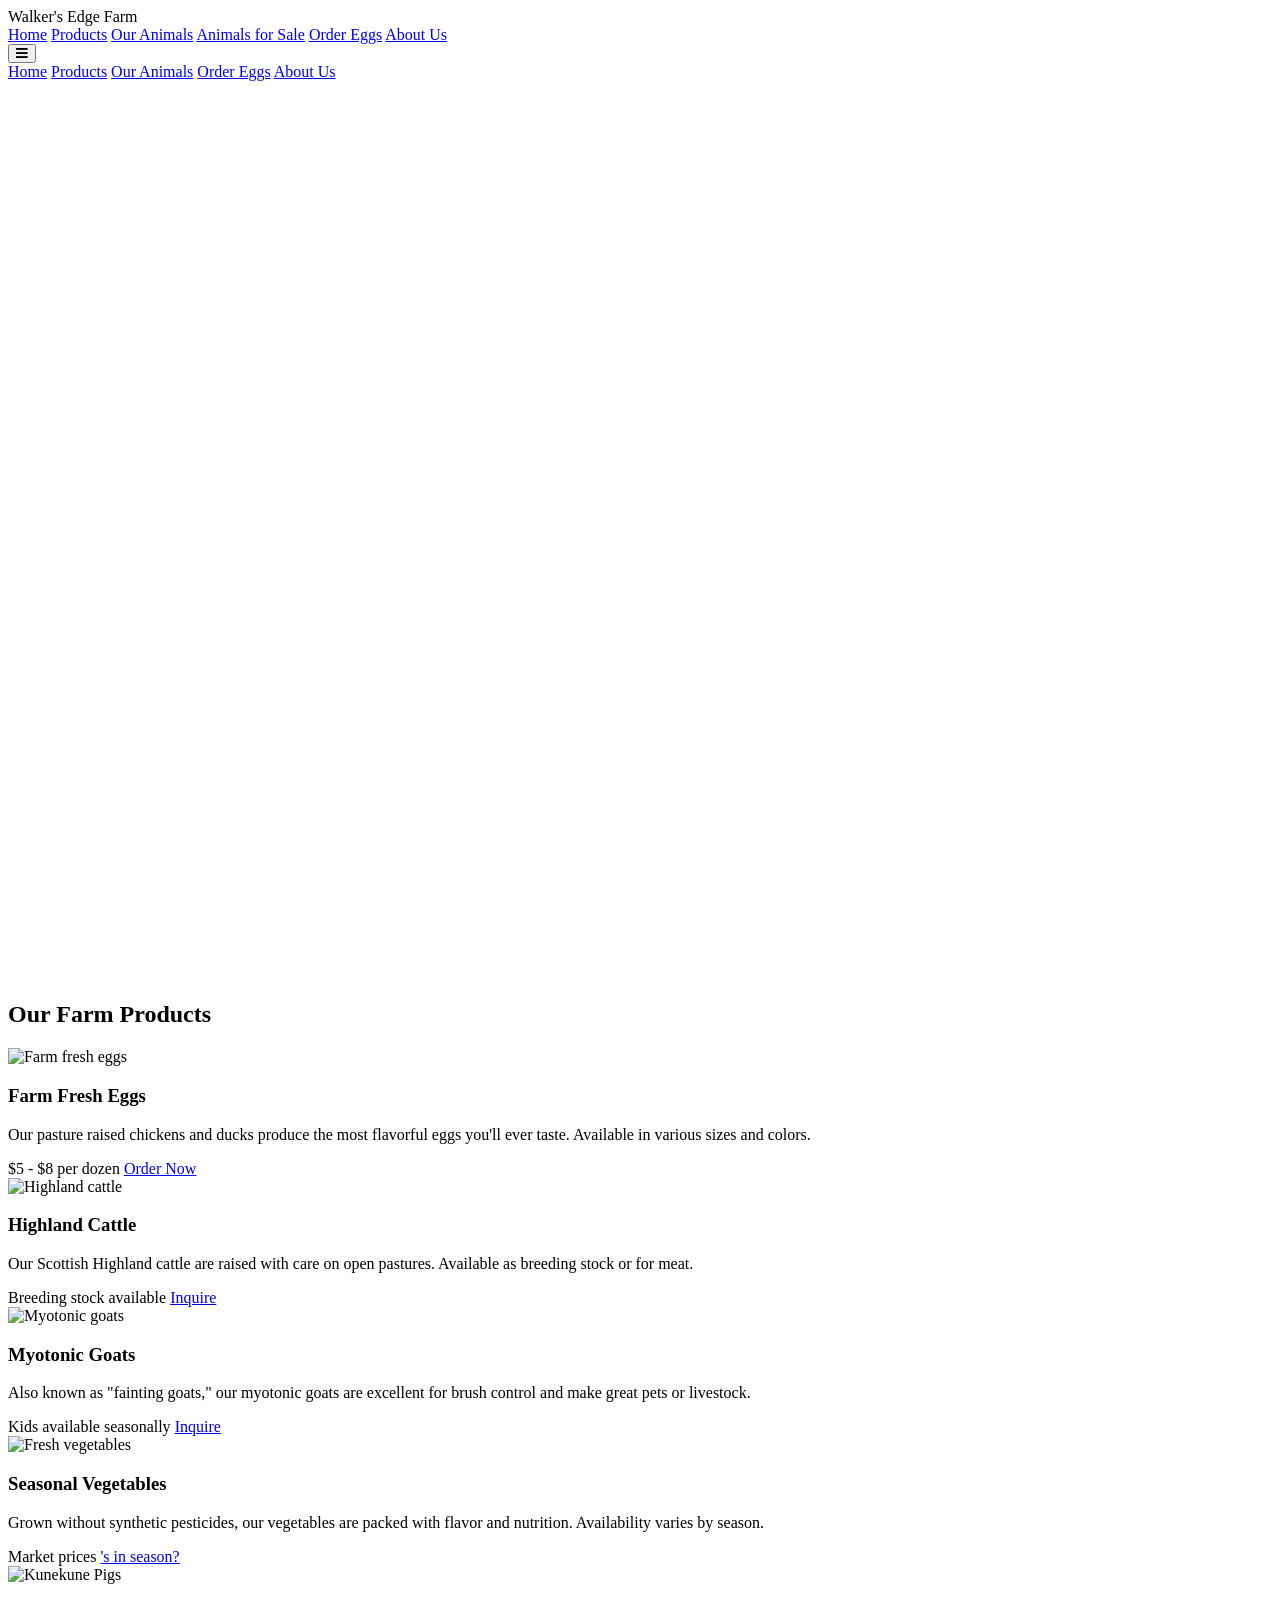
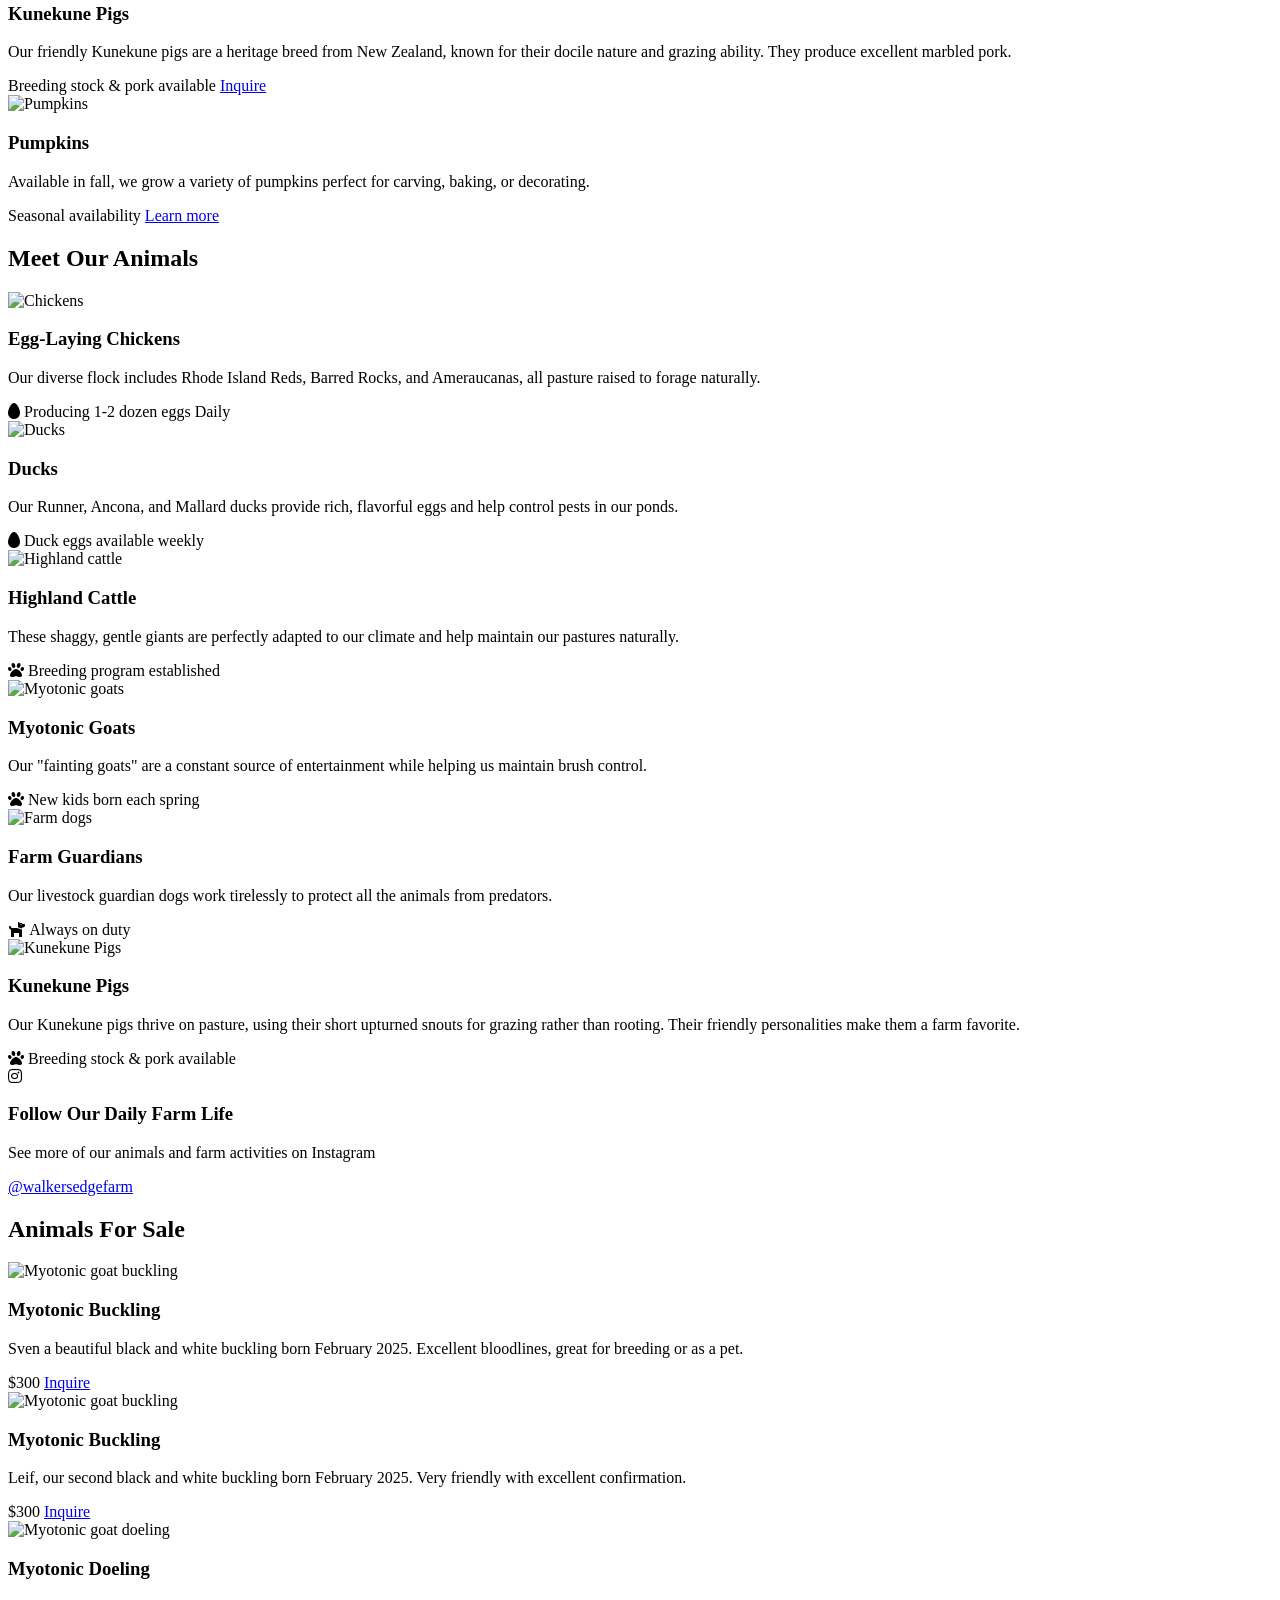
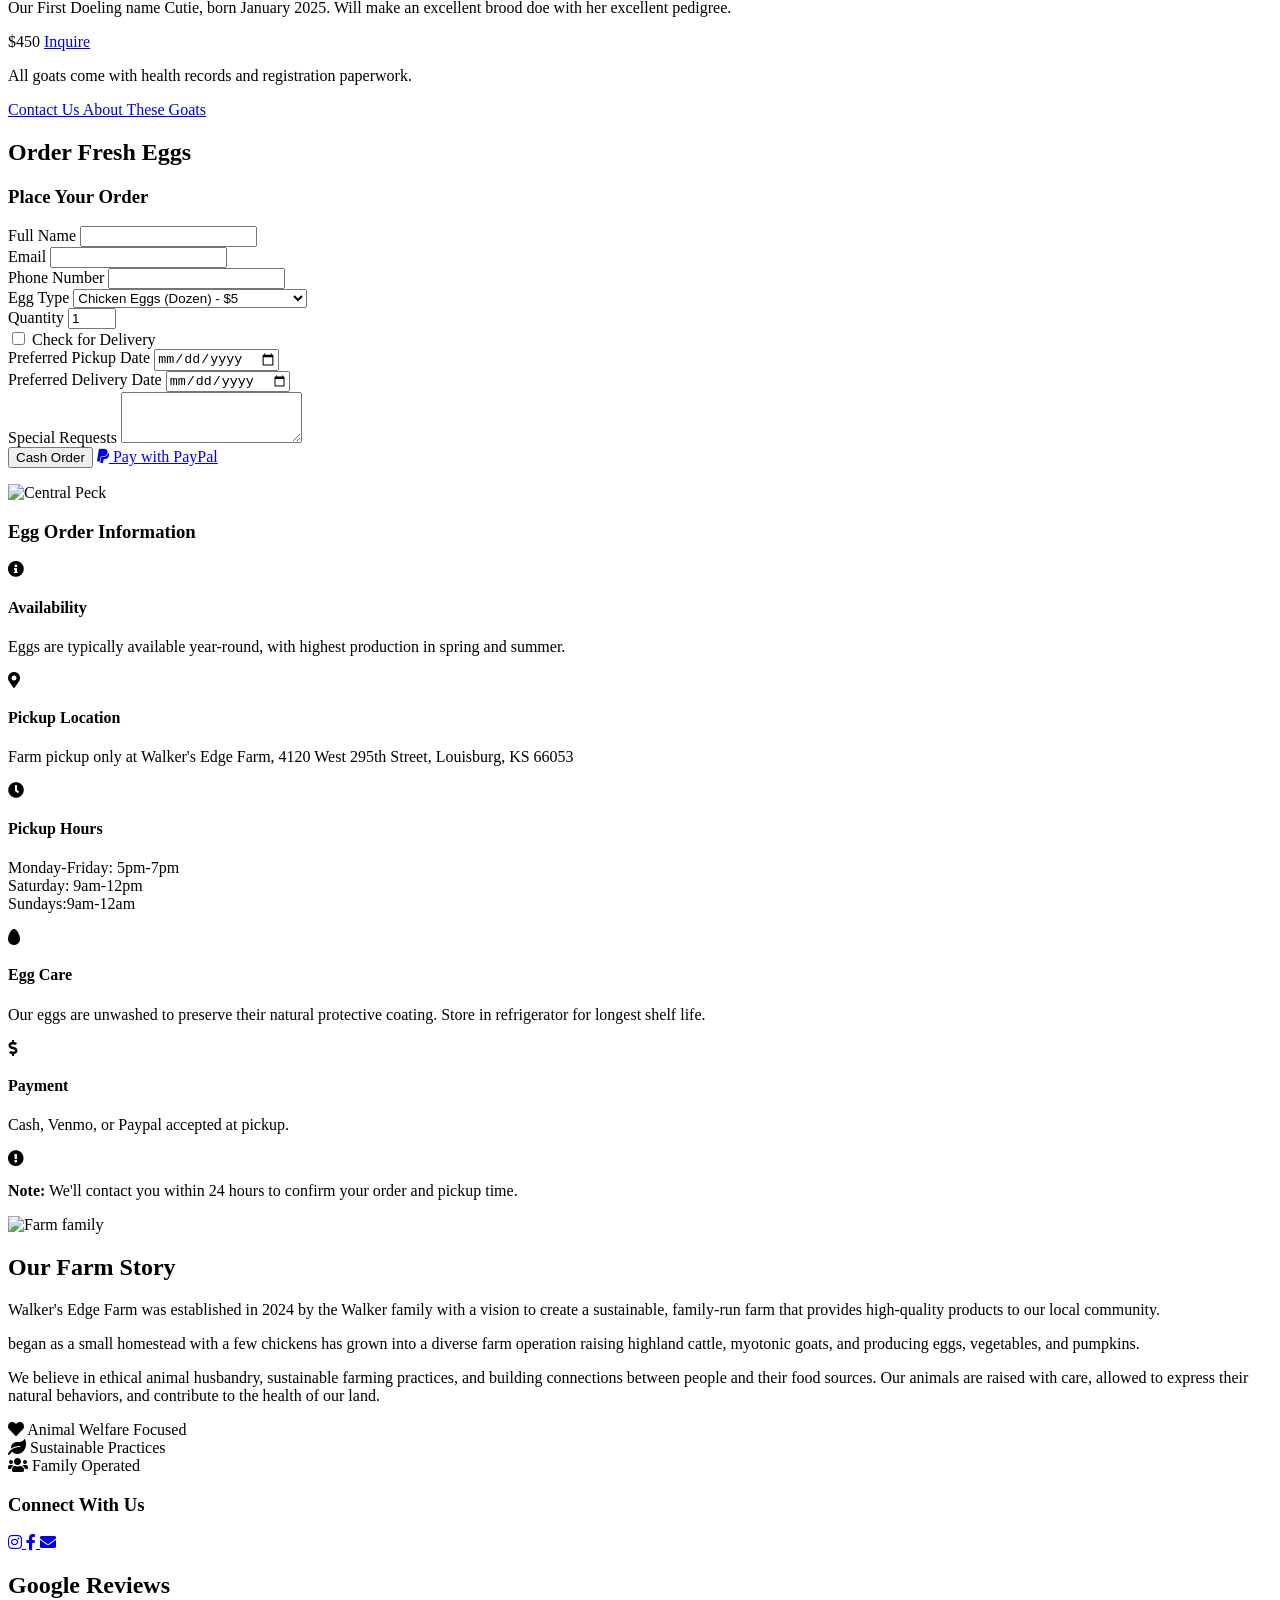
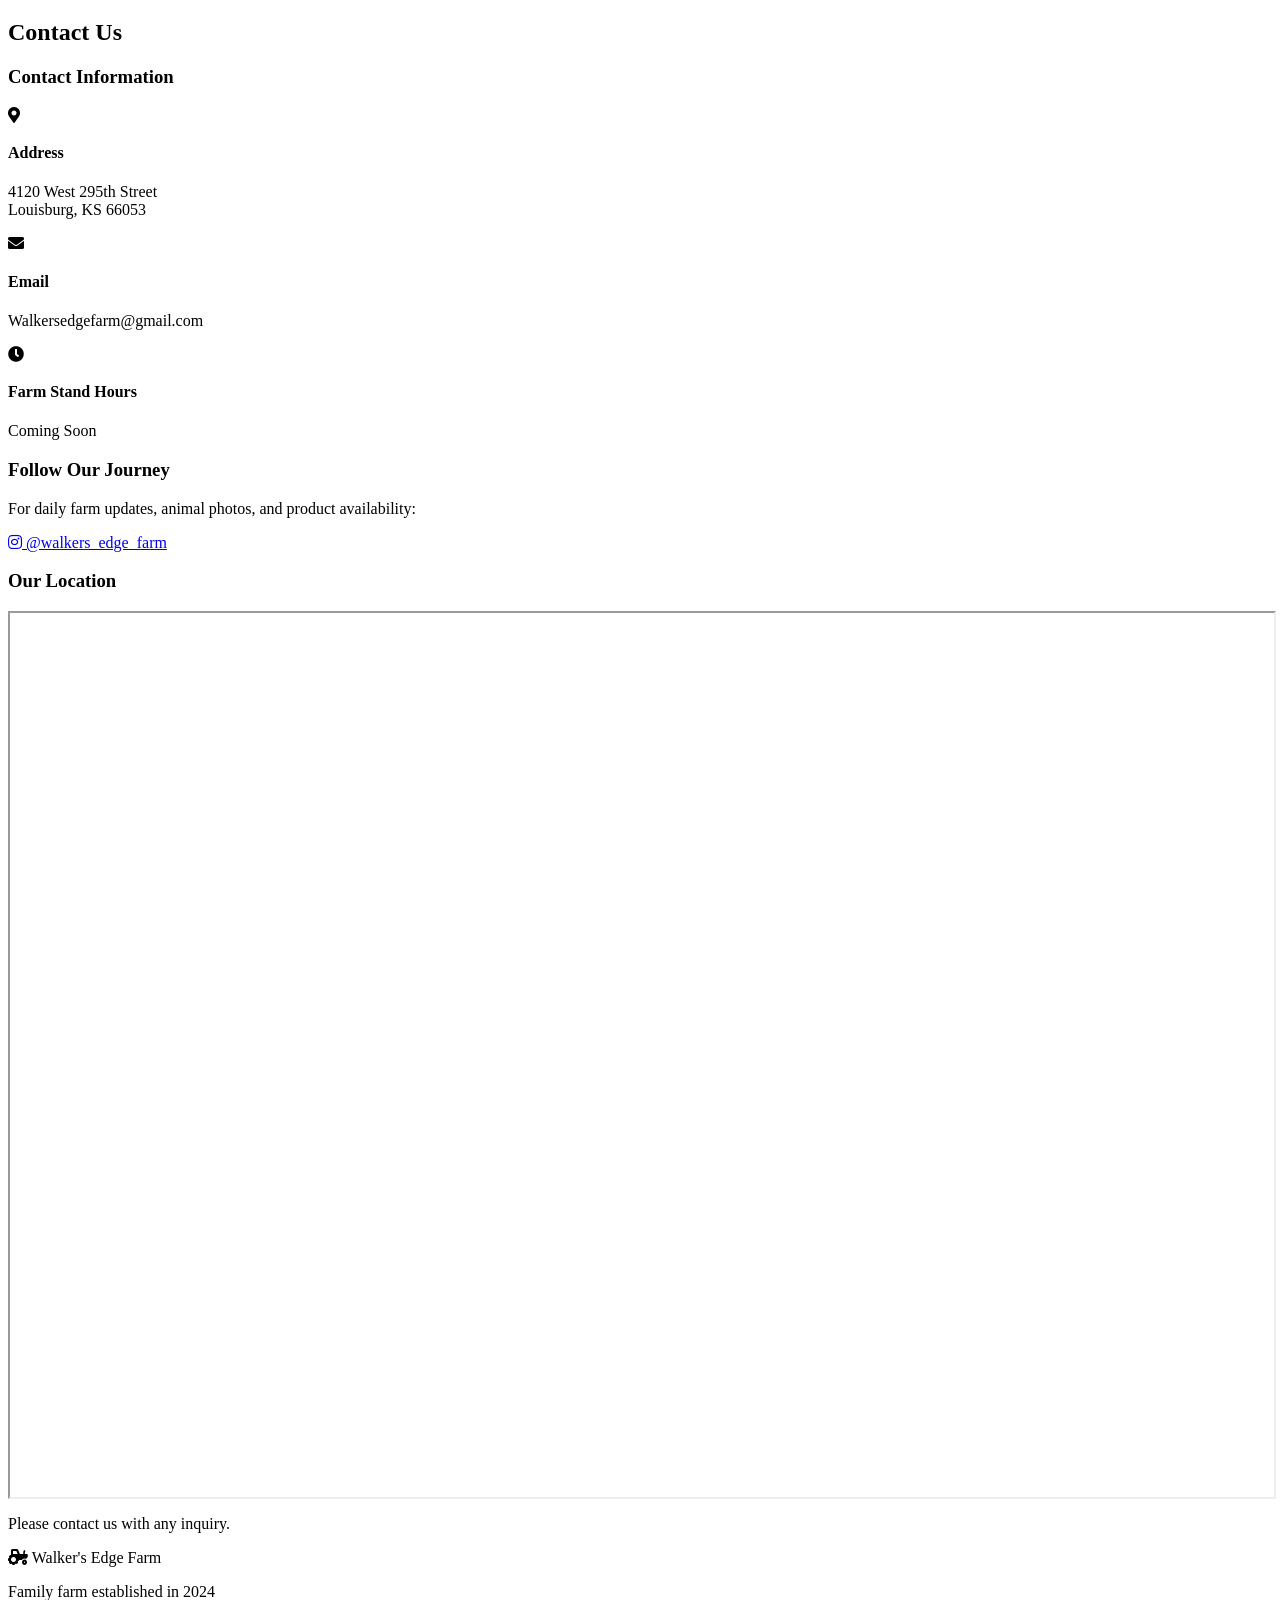
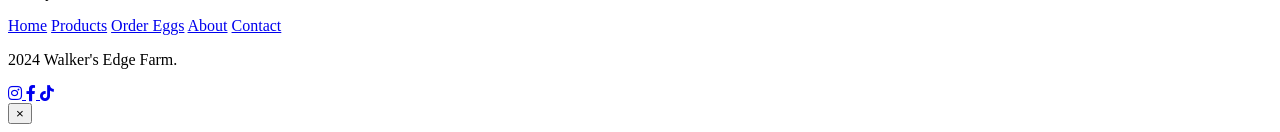
==== index.html @ 62b3bbbb "Update index.html" ====
<html lang="en">
<head>
    <meta charset="UTF-8">
    <meta name="viewport" content="width=device-width, initial-scale=1.0">
    <link rel="stylesheet" href="https://cdn.jsdelivr.net/npm/tailwindcss@2.2.19/dist/tailwind.min.css">
    <link rel="stylesheet" href="https://cdnjs.cloudflare.com/ajax/libs/font-awesome/5.15.4/css/all.min.css">
    <style>
        /* Animation classes for modal */
        .animate-zoomIn {
            animation: zoomIn 0.3s ease-out forwards;
        }
        .animate-zoomOut {
            animation: zoomOut 0.3s ease-in forwards;
        }
        @keyframes zoomIn {
            from { transform: scale(0.8); opacity: 0; }
            to { transform: scale(1); opacity: 1; }
        }
        @keyframes zoomOut {
            from { transform: scale(1); opacity: 1; }
            to { transform: scale(0.8); opacity: 0; }
        }
        
        .hero {
            background-image: linear-gradient(rgba(0, 0, 0, .0), rgba(0, 0, 0, 0)), url('https://github.com/walkersedgefarm/walkersedgefarm.github.io/blob/main/Website Logo.png?raw=true');
            background-size: cover;
            background-position: center;
            background-repeat: no-repeat;
            min-height: 100vh;
            width: 100%;
            margin: 0;
            padding: 0;
            position: relative;
        }
        .animal-card:hover {
            transform: translateY(-5px);
            box-shadow: 0 10px 25px -5px rgba(0, 0, 0, 0.1);
        }
        .product-card {
            transition: all 0.3s ease;
        }
        .product-card:hover {
            transform: scale(1.03);
        }
        .order-form {
            background-color: rgba(255, 255, 255, 0.9);
        }
        #image-modal {
            transition: opacity 0.3s ease;
        }
    </style>
</head>
<body class="font-sans bg-gray-50">
    <!-- Navigation -->
    <nav class="bg-green-800 text-white sticky top-0 z-50 shadow-lg">
        <div class="container mx-auto px-4 py-3 flex justify-between items-center">
            <div class="flex items-center space-x-2">
                <span class="text-xl font-bold">Walker's Edge Farm</span>
            </div>
            <div class="hidden md:flex space-x-6">
                <a href="#home" class="hover:text-yellow-300 transition">Home</a>
                <a href="#products" class="hover:text-yellow-300 transition">Products</a>
                <a href="#animals" class="hover:text-yellow-300 transition">Our Animals</a>
                <a href="#animals-for-sale" class="hover:text-yellow-300 transition">Animals for Sale</a>
                <a href="#order" class="hover:text-yellow-300 transition">Order Eggs</a>
                <a href="#about" class="hover:text-yellow-300 transition">About Us</a>
            </div>
            <div class="md:hidden">
                <button id="menu-btn" class="text-2xl focus:outline-none">
                    <i class="fas fa-bars"></i>
                </button>
            </div>
        </div>
        <!-- Mobile menu -->
        <div id="mobile-menu" class="hidden md:hidden bg-green-700 px-4 py-2">
            <a href="#home" class="block py-2 hover:text-yellow-300 transition">Home</a>
            <a href="#products" class="block py-2 hover:text-yellow-300 transition">Products</a>
            <a href="#animals" class="block py-2 hover:text-yellow-300 transition">Our Animals</a>
            <a href="#order" class="block py-2 hover:text-yellow-300 transition">Order Eggs</a>
            <a href="#about" class="block py-2 hover:text-yellow-300 transition">About Us</a>
        </div>
    </nav>

    <!-- Hero Section -->
    <section id="home" class="hero"></section>

    <!-- Products Section -->
    <section id="products" class="py-16 bg-white">
        <div class="container mx-auto px-4">
            <h2 class="text-3xl font-bold text-center mb-12 text-green-800">Our Farm Products</h2>
            <div class="grid grid-cols-1 md:grid-cols-2 lg:grid-cols-3 gap-8">
                <!-- Egg Products -->
                <div class="product-card bg-gray-50 rounded-lg overflow-hidden shadow-md">
                    <img src="https://github.com/walkersedgefarm/walkersedgefarm.github.io/blob/main/Eggs.jpg?raw=true" alt="Farm fresh eggs" class="w-full h-64 object-cover">
                    <div class="p-6">
                        <h3 class="text-xl font-semibold mb-2 text-green-700">Farm Fresh Eggs</h3>
                        <p class="text-gray-600 mb-4">Our pasture raised chickens and ducks produce the most flavorful eggs you'll ever taste. Available in various sizes and colors.</p>
                        <div class="flex justify-between items-center">
                            <span class="font-bold text-green-800">$5 - $8 per dozen</span>
                            <a href="#order" class="text-green-600 hover:text-green-800 font-semibold">Order Now</a>
                        </div>
                    </div>
                </div>
                
                <!-- Highland Cattle -->
                <div class="product-card bg-gray-50 rounded-lg overflow-hidden shadow-md">
                    <img src="https://github.com/walkersedgefarm/walkersedgefarm.github.io/blob/main/Cows.jpg?raw=true" alt="Highland cattle" class="w-full h-64 object-cover">
                    <div class="p-6">
                        <h3 class="text-xl font-semibold mb-2 text-green-700">Highland Cattle</h3>
                        <p class="text-gray-600 mb-4">Our Scottish Highland cattle are raised with care on open pastures. Available as breeding stock or for meat.</p>
                        <div class="flex justify-between items-center">
                            <span class="font-bold text-green-800">Breeding stock available</span>
                            <a href="#contact" class="text-green-600 hover:text-green-800 font-semibold">Inquire</a>
                        </div>
                    </div>
                </div>
                
                <!-- Myotonic Goats -->
                <div class="product-card bg-gray-50 rounded-lg overflow-hidden shadow-md">
                    <img src="https://github.com/walkersedgefarm/walkersedgefarm.github.io/blob/main/Goats.jpg?raw=true" alt="Myotonic goats" class="w-full h-64 object-cover">
                    <div class="p-6">
                        <h3 class="text-xl font-semibold mb-2 text-green-700">Myotonic Goats</h3>
                        <p class="text-gray-600 mb-4">Also known as "fainting goats," our myotonic goats are excellent for brush control and make great pets or livestock.</p>
                        <div class="flex justify-between items-center">
                            <span class="font-bold text-green-800">Kids available seasonally</span>
                            <a href="#contact" class="text-green-600 hover:text-green-800 font-semibold">Inquire</a>
                        </div>
                    </div>
                </div>
                
                <!-- Vegetables -->
                <div class="product-card bg-gray-50 rounded-lg overflow-hidden shadow-md">
                    <img src="https://github.com/walkersedgefarm/walkersedgefarm.github.io/blob/main/Zucchini.jpg?raw=true" alt="Fresh vegetables" class="w-full h-64 object-cover">
                    <div class="p-6">
                        <h3 class="text-xl font-semibold mb-2 text-green-700">Seasonal Vegetables</h3>
                        <p class="text-gray-600 mb-4">Grown without synthetic pesticides, our vegetables are packed with flavor and nutrition. Availability varies by season.</p>
                        <div class="flex justify-between items-center">
                            <span class="font-bold text-green-800">Market prices</span>
                            <a href="#contact" class="text-green-600 hover:text-green-800 font-semibold">'s in season?</a>
                        </div>
                    </div>
                </div>
                
                <!-- Pigs -->
                <div class="product-card bg-gray-50 rounded-lg overflow-hidden shadow-md">
                    <img src="https://github.com/walkersedgefarm/walkersedgefarm.github.io/blob/main/Pigs.jpg?raw=true" alt="Kunekune Pigs" class="w-full h-64 object-cover">
                    <div class="p-6">
                        <h3 class="text-xl font-semibold mb-2 text-green-700">Kunekune Pigs</h3>
                        <p class="text-gray-600 mb-4">Our friendly Kunekune pigs are a heritage breed from New Zealand, known for their docile nature and grazing ability. They produce excellent marbled pork.</p>
                        <div class="flex justify-between items-center">
                            <span class="font-bold text-green-800">Breeding stock & pork available</span>
                            <a href="#contact" class="text-green-600 hover:text-green-800 font-semibold">Inquire</a>
                        </div>
                    </div>
                </div>

                <!-- Pumpkins -->
                <div class="product-card bg-gray-50 rounded-lg overflow-hidden shadow-md">
                    <img src="https://github.com/walkersedgefarm/walkersedgefarm.github.io/blob/main/Pumpkins.jpg?raw=true" alt="Pumpkins" class="w-full h-64 object-cover">
                    <div class="p-6">
                        <h3 class="text-xl font-semibold mb-2 text-green-700">Pumpkins</h3>
                        <p class="text-gray-600 mb-4">Available in fall, we grow a variety of pumpkins perfect for carving, baking, or decorating.</p>
                        <div class="flex justify-between items-center">
                            <span class="font-bold text-green-800">Seasonal availability</span>
                            <a href="#contact" class="text-green-600 hover:text-green-800 font-semibold">Learn more</a>
                        </div>
                    </div>
                </div>
                
            </div>
        </div>
    </section>

    <!-- Our Animals Section -->
    <section id="animals" class="py-16 bg-green-50">
        <div class="container mx-auto px-4">
            <h2 class="text-3xl font-bold text-center mb-12 text-green-800">Meet Our Animals</h2>
            <div class="grid grid-cols-1 md:grid-cols-2 lg:grid-cols-3 gap-8">
                <!-- Chickens -->
                <div class="animal-card bg-white rounded-lg overflow-hidden shadow-lg transition duration-300">
                    <img src="https://github.com/walkersedgefarm/walkersedgefarm.github.io/blob/main/Chickens.jpg?raw=true" alt="Chickens" class="w-full h-64 object-cover">
                    <div class="p-6">
                        <h3 class="text-xl font-semibold mb-2 text-green-700">Egg-Laying Chickens</h3>
                        <p class="text-gray-600 mb-4">Our diverse flock includes Rhode Island Reds, Barred Rocks, and Ameraucanas, all pasture raised to forage naturally.</p>
                        <div class="flex items-center text-yellow-500">
                            <i class="fas fa-egg mr-1"></i>
                            <span class="text-gray-700 ml-1">Producing 1-2 dozen eggs Daily</span>
                        </div>
                    </div>
                </div>
                
                <!-- Ducks -->
                <div class="animal-card bg-white rounded-lg overflow-hidden shadow-lg transition duration-300">
                    <img src="https://github.com/walkersedgefarm/walkersedgefarm.github.io/blob/main/Ducks.jpg?raw=true" alt="Ducks" class="w-full h-64 object-cover">
                    <div class="p-6">
                        <h3 class="text-xl font-semibold mb-2 text-green-700">Ducks</h3>
                        <p class="text-gray-600 mb-4">Our Runner, Ancona, and Mallard ducks provide rich, flavorful eggs and help control pests in our ponds.</p>
                        <div class="flex items-center text-yellow-500">
                            <i class="fas fa-egg mr-1"></i>
                            <span class="text-gray-700 ml-1">Duck eggs available weekly</span>
                        </div>
                    </div>
                </div>
                
                <!-- Highland Cattle -->
                <div class="animal-card bg-white rounded-lg overflow-hidden shadow-lg transition duration-300">
                    <img src="https://github.com/walkersedgefarm/walkersedgefarm.github.io/blob/main/Cows.jpg?raw=true" alt="Highland cattle" class="w-full h-64 object-cover">
                    <div class="p-6">
                        <h3 class="text-xl font-semibold mb-2 text-green-700">Highland Cattle</h3>
                        <p class="text-gray-600 mb-4">These shaggy, gentle giants are perfectly adapted to our climate and help maintain our pastures naturally.</p>
                        <div class="flex items-center text-green-600">
                            <i class="fas fa-paw mr-1"></i>
                            <span class="text-gray-700 ml-1">Breeding program established</span>
                        </div>
                    </div>
                </div>
                
                <!-- Myotonic Goats -->
                <div class="animal-card bg-white rounded-lg overflow-hidden shadow-lg transition duration-300">
                    <img src="https://github.com/walkersedgefarm/walkersedgefarm.github.io/blob/main/Goats.jpg?raw=true" alt="Myotonic goats" class="w-full h-64 object-cover">
                    <div class="p-6">
                        <h3 class="text-xl font-semibold mb-2 text-green-700">Myotonic Goats</h3>
                        <p class="text-gray-600 mb-4">Our "fainting goats" are a constant source of entertainment while helping us maintain brush control.</p>
                        <div class="flex items-center text-green-600">
                            <i class="fas fa-paw mr-1"></i>
                            <span class="text-gray-700 ml-1">New kids born each spring</span>
                        </div>
                    </div>
                </div>
                
                <!-- Farm Dogs -->
                <div class="animal-card bg-white rounded-lg overflow-hidden shadow-lg transition duration-300">
                    <img src="https://github.com/walkersedgefarm/walkersedgefarm.github.io/blob/main/Cooper.jpg?raw=true" alt="Farm dogs" class="w-full h-64 object-cover">
                    <div class="p-6">
                        <h3 class="text-xl font-semibold mb-2 text-green-700">Farm Guardians</h3>
                        <p class="text-gray-600 mb-4">Our livestock guardian dogs work tirelessly to protect all the animals from predators.</p>
                        <div class="flex items-center text-green-600">
                            <i class="fas fa-dog mr-1"></i>
                            <span class="text-gray-700 ml-1">Always on duty</span>
                        </div>
                    </div>
                </div>
                
                <!-- Pigs -->
                <div class="animal-card bg-white rounded-lg overflow-hidden shadow-lg transition duration-300">
                    <img src="https://github.com/walkersedgefarm/walkersedgefarm.github.io/blob/main/Pigs.jpg?raw=true" alt="Kunekune Pigs" class="w-full h-64 object-cover">
                    <div class="p-6">
                        <h3 class="text-xl font-semibold mb-2 text-green-700">Kunekune Pigs</h3>
                        <p class="text-gray-600 mb-4">Our Kunekune pigs thrive on pasture, using their short upturned snouts for grazing rather than rooting. Their friendly personalities make them a farm favorite.</p>
                        <div class="flex items-center text-pink-500">
                            <i class="fas fa-paw mr-1"></i>
                            <span class="text-gray-700 ml-1">Breeding stock & pork available</span>
                        </div>
                    </div>
                </div>

                <!-- Instagram Feed -->
                <div class="animal-card bg-white rounded-lg overflow-hidden shadow-lg transition duration-300 lg:col-start-2">
                    <div class="h-64 bg-gradient-to-br from-purple-500 to-pink-500 flex items-center justify-center text-white">
                        <div class="text-center p-4">
                            <i class="fab fa-instagram text-4xl mb-2"></i>
                            <h3 class="text-xl font-semibold mb-2">Follow Our Daily Farm Life</h3>
                            <p class="mb-4">See more of our animals and farm activities on Instagram</p>
                            <a href="https://www.instagram.com/walkers_edge_farm" target="_blank" class="bg-white text-pink-500 px-4 py-2 rounded-lg font-semibold inline-block">@walkersedgefarm</a>
                        </div>
                    </div>
                </div>
            </div>
        </div>
    </section>

        <!-- Animals for Sale Section -->
    <section id="animals-for-sale" class="py-16 bg-white">
        <div class="container mx-auto px-4">
            <h2 class="text-3xl font-bold text-center mb-12 text-green-800">Animals For Sale</h2>
            <div class="grid grid-cols-1 md:grid-cols-3 gap-8">
                <!-- Buckling #1 -->
                <div class="animal-card bg-white rounded-lg overflow-hidden shadow-lg transition duration-300">
                    <img src="https://github.com/walkersedgefarm/walkersedgefarm.github.io/blob/main/Sven.jpg?raw=true" alt="Myotonic goat buckling" class="w-full h-64 object-cover">
                    <div class="p-6">
                        <h3 class="text-xl font-semibold mb-2 text-green-700">Myotonic Buckling</h3>
                        <p class="text-gray-600 mb-4">Sven a beautiful black and white buckling born February 2025. Excellent bloodlines, great for breeding or as a pet.</p>
                        <div class="flex justify-between items-center">
                            <span class="font-bold text-green-800">$300</span>
                            <a href="#contact" class="text-green-600 hover:text-green-800 font-semibold">Inquire</a>
                        </div>
                    </div>
                </div>
                
                <!-- Buckling #2 -->
                <div class="animal-card bg-white rounded-lg overflow-hidden shadow-lg transition duration-300">
                    <img src="https://github.com/walkersedgefarm/walkersedgefarm.github.io/blob/main/Leif.jpg?raw=true" alt="Myotonic goat buckling" class="w-full h-64 object-cover">
                    <div class="p-6">
                        <h3 class="text-xl font-semibold mb-2 text-green-700">Myotonic Buckling</h3>
                        <p class="text-gray-600 mb-4">Leif, our second black and white buckling born February 2025. Very friendly with excellent confirmation.</p>
                        <div class="flex justify-between items-center">
                            <span class="font-bold text-green-800">$300</span>
                            <a href="#contact" class="text-green-600 hover:text-green-800 font-semibold">Inquire</a>
                        </div>
                    </div>
                </div>
                
                <!-- Doeling -->
                <div class="animal-card bg-white rounded-lg overflow-hidden shadow-lg transition duration-300">
                    <img src="https://github.com/walkersedgefarm/walkersedgefarm.github.io/blob/main/Cutie.jpg?raw=true" alt="Myotonic goat doeling" class="w-full h-64 object-cover">
                    <div class="p-6">
                        <h3 class="text-xl font-semibold mb-2 text-green-700">Myotonic Doeling</h3>
                        <p class="text-gray-600 mb-4">Our First Doeling name Cutie, born January 2025. Will make an excellent brood doe with her excellent pedigree.</p>
                        <div class="flex justify-between items-center">
                            <span class="font-bold text-green-800">$450</span>
                            <a href="#contact" class="text-green-600 hover:text-green-800 font-semibold">Inquire</a>
                        </div>
                    </div>
                </div>
            </div>
            <div class="mt-8 text-center">
                <p class="text-gray-600 mb-4">All goats come with health records and registration paperwork.</p>
                <a href="#contact" class="bg-green-600 hover:bg-green-700 text-white px-6 py-3 rounded-lg font-semibold inline-block transition">Contact Us About These Goats</a>
            </div>
        </div>
    </section>
    
    <!-- Egg Order Section -->
    <section id="order" class="py-16 bg-white">
        <div class="container mx-auto px-4">
            <h2 class="text-3xl font-bold text-center mb-12 text-green-800">Order Fresh Eggs</h2>
            <div class="flex flex-col lg:flex-row gap-8">
                <div class="lg:w-1/2 order-form p-8 rounded-lg shadow-lg">
                    <h3 class="text-2xl font-semibold mb-6 text-green-700 text-center">Place Your Order</h3>
                    <form id="egg-order-form" class="space-y-4" action="https://formsubmit.co/walkersedgefarm@gmail.com" method="POST">
                        <input type="hidden" name="_template" value="table">
                        <input type="hidden" name="_subject" value="New Egg Order from Website">
                        <input type="hidden" name="_next" value="https://walkersedgefarm.github.io/thank-you.html">
                        <input type="hidden" name="_autoresponse" value="Thank you for your egg order! We'll contact you shortly to confirm.">
                        <input type="hidden" name="_captcha" value="false">
                        <input type="text" name="_honey" style="display:none">
                        <div>
                            <label for="name" class="block text-gray-700 mb-1">Full Name</label>
                            <input type="text" id="name" name="name" required class="w-full px-4 py-2 border rounded-lg focus:outline-none focus:ring-2 focus:ring-green-500">
                        </div>
                        <div>
                            <label for="email" class="block text-gray-700 mb-1">Email</label>
                            <input type="email" id="email" name="email" required class="w-full px-4 py-2 border rounded-lg focus:outline-none focus:ring-2 focus:ring-green-500">
                        </div>
                        <div>
                            <label for="phone" class="block text-gray-700 mb-1">Phone Number</label>
                            <input type="tel" id="phone" name="phone" class="w-full px-4 py-2 border rounded-lg focus:outline-none focus:ring-2 focus:ring-green-500">
                        </div>
                        <div>
                            <label for="egg-type" class="block text-gray-700 mb-1">Egg Type</label>
                            <select id="egg-type" name="egg-type" class="w-full px-4 py-2 border rounded-lg focus:outline-none focus:ring-2 focus:ring-green-500">
                                <option value="chicken">Chicken Eggs (Dozen) - $5</option>
                                <option value="duck">Duck Eggs (Half Dozen) - $6</option>
                                <option value="mixed">Mixed Dozen (Chicken & Duck) - $8</option>
                            </select>
                        </div>
                        <div>
                            <label for="quantity" class="block text-gray-700 mb-1">Quantity</label>
                            <input type="number" id="quantity" name="quantity" min="1" max="10" value="1" class="w-full px-4 py-2 border rounded-lg focus:outline-none focus:ring-2 focus:ring-green-500">
                        </div>
                        <div class="flex items-center mb-4">
                            <input type="checkbox" id="delivery-toggle" name="delivery" class="mr-2 h-5 w-5">
                            <label for="delivery-toggle" class="text-gray-700">Check for Delivery</label>
                        </div>
                        <div id="pickup-date-container">
                            <label for="pickup-date" class="block text-gray-700 mb-1">Preferred Pickup Date</label>
                            <input type="date" id="pickup-date" name="pickup-date" required class="w-full px-4 py-2 border rounded-lg focus:outline-none focus:ring-2 focus:ring-green-500">
                        </div>
                        <div id="delivery-date-container" class="hidden">
                            <label for="delivery-date" class="block text-gray-700 mb-1">Preferred Delivery Date</label>
                            <input type="date" id="delivery-date" name="delivery-date" class="w-full px-4 py-2 border rounded-lg focus:outline-none focus:ring-2 focus:ring-green-500">
                        </div>
                        <div>
                            <label for="notes" class="block text-gray-700 mb-1">Special Requests</label>
                            <textarea id="notes" name="notes" rows="3" class="w-full px-4 py-2 border rounded-lg focus:outline-none focus:ring-2 focus:ring-green-500"></textarea>
                        </div>
                        <button type="submit" class="w-full bg-green-600 hover:bg-green-700 text-white py-3 rounded-lg font-semibold transition mb-4">Cash Order</button>
                        <a href="https://www.paypal.com/ncp/payment/MYETDXRGGTS4J" target="_blank" class="w-full bg-blue-600 hover:bg-blue-700 text-white py-3 rounded-lg font-semibold transition flex items-center justify-center">
                            <i class="fab fa-paypal mr-2"></i> Pay with PayPal
                        </a>
                    </form>
                </div>
                <div class="lg:w-1/2">
                    <div class="bg-green-50 p-8 rounded-lg h-full">
                        <div class="mb-6 w-full h-64 overflow-hidden rounded-lg">
                            <img src="https://github.com/walkersedgefarm/walkersedgefarm.github.io/blob/main/Central%20Peck.jpg?raw=true" alt="Central Peck" class="w-full h-full object-cover">
                        </div>
                        <h3 class="text-2xl font-semibold mb-4 text-green-700">Egg Order Information</h3>
                        <div class="space-y-4">
                            <div class="flex items-start">
                                <i class="fas fa-info-circle text-green-600 mt-1 mr-3"></i>
                                <div>
                                    <h4 class="font-semibold text-gray-800">Availability</h4>
                                    <p class="text-gray-600">Eggs are typically available year-round, with highest production in spring and summer.</p>
                                </div>
                            </div>
                            <div class="flex items-start">
                                <i class="fas fa-map-marker-alt text-green-600 mt-1 mr-3"></i>
                                <div>
                                    <h4 class="font-semibold text-gray-800">Pickup Location</h4>
                                    <p class="text-gray-600">Farm pickup only at Walker's Edge Farm, 4120 West 295th Street, Louisburg, KS 66053</p>
                                </div>
                            </div>
                            <div class="flex items-start">
                                <i class="fas fa-clock text-green-600 mt-1 mr-3"></i>
                                <div>
                                    <h4 class="font-semibold text-gray-800">Pickup Hours</h4>
                                    <p class="text-gray-600">Monday-Friday: 5pm-7pm<br>Saturday: 9am-12pm<br> Sundays:9am-12am</p>
                                </div>
                            </div>
                            <div class="flex items-start">
                                <i class="fas fa-egg text-green-600 mt-1 mr-3"></i>
                                <div>
                                    <h4 class="font-semibold text-gray-800">Egg Care</h4>
                                    <p class="text-gray-600">Our eggs are unwashed to preserve their natural protective coating. Store in refrigerator for longest shelf life.</p>
                                </div>
                            </div>
                            <div class="flex items-start">
                                <i class="fas fa-dollar-sign text-green-600 mt-1 mr-3"></i>
                                <div>
                                    <h4 class="font-semibold text-gray-800">Payment</h4>
                                    <p class="text-gray-600">Cash, Venmo, or Paypal accepted at pickup.</p>
                                </div>
                            </div>
                        </div>
                        <div class="mt-8 bg-yellow-50 border-l-4 border-yellow-400 p-4">
                            <div class="flex">
                                <div class="flex-shrink-0">
                                    <i class="fas fa-exclamation-circle text-yellow-500"></i>
                                </div>
                                <div class="ml-3">
                                    <p class="text-sm text-yellow-700">
                                        <strong>Note:</strong> We'll contact you within 24 hours to confirm your order and pickup time.
                                    </p>
                                </div>
                            </div>
                        </div>
                    </div>
                </div>
            </div>
        </div>
    </section>

    <!-- About Us Section -->
    <section id="about" class="py-16 bg-green-800 text-white">
        <div class="container mx-auto px-4">
            <div class="flex flex-col lg:flex-row gap-12 items-center">
                <div class="lg:w-1/2">
                    <img src="https://github.com/walkersedgefarm/walkersedgefarm.github.io/blob/main/SnowBarn.jpg?raw=true" alt="Farm family" class="rounded-lg shadow-xl w-full">
                </div>
                <div class="lg:w-1/2">
                    <h2 class="text-3xl font-bold mb-6">Our Farm Story</h2>
                    <p class="mb-4 text-lg">Walker's Edge Farm was established in 2024 by the Walker family with a vision to create a sustainable, family-run farm that provides high-quality products to our local community.</p>
                    <p class="mb-4"> began as a small homestead with a few chickens has grown into a diverse farm operation raising highland cattle, myotonic goats, and producing eggs, vegetables, and pumpkins.</p>
                    <p class="mb-6">We believe in ethical animal husbandry, sustainable farming practices, and building connections between people and their food sources. Our animals are raised with care, allowed to express their natural behaviors, and contribute to the health of our land.</p>
                    <div class="flex flex-wrap gap-4">
                        <div class="flex items-center bg-green-700 px-4 py-2 rounded-lg">
                            <i class="fas fa-heart mr-2"></i>
                            <span>Animal Welfare Focused</span>
                        </div>
                        <div class="flex items-center bg-green-700 px-4 py-2 rounded-lg">
                            <i class="fas fa-leaf mr-2"></i>
                            <span>Sustainable Practices</span>
                        </div>
                        <div class="flex items-center bg-green-700 px-4 py-2 rounded-lg">
                            <i class="fas fa-users mr-2"></i>
                            <span>Family Operated</span>
                        </div>
                    </div>
                    <div class="mt-8">
                        <h3 class="text-xl font-semibold mb-4">Connect With Us</h3>
                        <div class="flex space-x-4">
                            <a href="https://www.instagram.com/walkers_edge_farm" target="_blank" class="bg-pink-600 hover:bg-pink-700 w-10 h-10 rounded-full flex items-center justify-center text-white">
                                <i class="fab fa-instagram"></i>
                            </a>
                            <a href="https://www.facebook.com/people/Walkers-Edge-Farm/61564915550157/?ref=_xav_ig_profile_page_web#" target="_blank" class="bg-blue-600 hover:bg-blue-700 w-10 h-10 rounded-full flex items-center justify-center text-white">
                                <i class="fab fa-facebook-f"></i>                      
                            </a>
                            <a href="walkersedgefarm@gmail.com" class="bg-red-600 hover:bg-red-700 w-10 h-10 rounded-full flex items-center justify-center text-white">
                                <i class="fas fa-envelope"></i>
                            </a>
                        </div>
                    </div>
                </div>
            </div>
        </div>
    </section>

    <!-- Google Reviews -->
    <section class="py-8 bg-gray-50">
        <div class="container mx-auto px-4">
            <h2 class="text-3xl font-bold text-center mb-12 text-green-800">Google Reviews</h2>
            <!-- Elfsight Google Reviews | Untitled Google Reviews -->
            <script src="https://elfsightcdn.com/platform.js" async></script>
            <div class="elfsight-app-69a62b04-50c7-46d8-9f9d-1e63221ea5bd" data-elfsight-app-lazy></div>
        </div>
    </section>

    <!-- Contact Section -->
    <section id="contact" class="py-8 bg-white">
        <div class="container mx-auto px-4">
            <div class="max-w-4xl mx-auto">
                <h2 class="text-3xl font-bold text-center mb-12 text-green-800">Contact Us</h2>
                <div class="flex flex-col md:flex-row gap-8">
                    <div class="md:w-1/2">
                        <h3 class="text-xl font-semibold mb-4 text-green-700">Contact Information</h3>
                        <div class="space-y-4">
                            <div class="flex items-start">
                                <i class="fas fa-map-marker-alt text-green-600 mt-1 mr-3"></i>
                                <div>
                                    <h4 class="font-semibold text-gray-800">Address</h4>
                                    <p class="text-gray-600">4120 West 295th Street<br>Louisburg, KS 66053</p>
                                </div>
                            </div>
                            <div class="flex items-start">
                                <i class="fas fa-envelope text-green-600 mt-1 mr-3"></i>
                                <div>
                                    <h4 class="font-semibold text-gray-800">Email</h4>
                                    <p class="text-gray-600">Walkersedgefarm@gmail.com</p>
                                </div>
                            </div>
                            <div class="flex items-start">
                                <i class="fas fa-clock text-green-600 mt-1 mr-3"></i>
                                <div>
                                    <h4 class="font-semibold text-gray-800">Farm Stand Hours</h4>
                                    <p class="text-gray-600">Coming Soon</p>
                                </div>
                            </div>
                        </div>
                        <div class="mt-8">
                            <h3 class="text-xl font-semibold mb-4 text-green-700">Follow Our Journey</h3>
                            <p class="mb-4 text-gray-600">For daily farm updates, animal photos, and product availability:</p>
                            <a href="https://www.instagram.com/walkers_edge_farm" target="_blank" class="inline-flex items-center bg-gradient-to-r from-purple-500 to-pink-500 text-white px-4 py-2 rounded-lg">
                                <i class="fab fa-instagram mr-2"></i>
                                @walkers_edge_farm
                            </a>
                        </div>
                    </div>
                    <div class="md:w-1/2">
                        <h3 class="text-xl font-semibold mb-4 text-green-700">Our Location</h3>
                        <div class="bg-gray-100 p-4 rounded-lg h-full">
                            <iframe src="https://www.google.com/maps/embed?pb=!1m18!1m12!1m3!1d3099.187116199113!2d-94.715309!3d38.620833!2m3!1f0!2f0!3f0!3m2!1i1024!2i768!4f13.1!3m3!1m2!1s0x87c0f7c5d8c4c6e5%3A0x3e3e3e3e3e3e3e3e!2s4120%20W%20295th%20St%2C%20Louisburg%2C%20KS%2066053!5e0!3m2!1sen!2sus!4v1620000000000!5m2!1sen!2sus" width="100%" height="100%" style="min-height: 300px;" allowfullscreen="" loading="lazy" referrerpolicy="no-referrer-when-downgrade" class="rounded-lg"></iframe>
                        </div>
                        <p class="mt-4 text-gray-600"> Please contact us with any inquiry.</p>
                    </div>
                </div>
            </div>
        </div>
    </section>

    <!-- Footer -->
    <footer class="bg-green-900 text-white py-8">
        <div class="container mx-auto px-4">
            <div class="flex flex-col md:flex-row justify-between items-center">
                <div class="mb-4 md:mb-0">
                    <div class="flex items-center space-x-2">
                        <i class="fas fa-tractor text-2xl"></i>
                        <span class="text-xl font-bold">Walker's Edge Farm</span>
                    </div>
                    <p class="mt-2 text-green-200">Family farm established in 2024</p>
                </div>
                <div class="flex space-x-6">
                    <a href="#home" class="hover:text-yellow-300 transition">Home</a>
                    <a href="#products" class="hover:text-yellow-300 transition">Products</a>
                    <a href="#order" class="hover:text-yellow-300 transition">Order Eggs</a>
                    <a href="#about" class="hover:text-yellow-300 transition">About</a>
                    <a href="#contact" class="hover:text-yellow-300 transition">Contact</a>
                </div>
            </div>
            <div class="border-t border-green-800 mt-6 pt-6 flex flex-col md:flex-row justify-between items-center">
                <p class="text-green-300 text-sm mb-4 md:mb-0">2024 Walker's Edge Farm. </p>
                <div class="flex space-x-4">
                    <a href="https://www.instagram.com/walkers_edge_farm" target="_blank" class="text-green-300 hover:text-white">
                        <i class="fab fa-instagram text-xl"></i>
                    </a>
                    <a href="#" class="text-green-300 hover:text-white">
                        <i class="fab fa-facebook-f text-xl"></i>
                    </a>
                    <a href="#" class="text-green-300 hover:text-white">
                        <i class="fab fa-tiktok text-xl"></i>
                    </a>
                </div>
            </div>
        </div>
    </footer>

    <!-- Image Modal -->
    <div id="image-modal" class="hidden fixed inset-0 z-50 bg-black bg-opacity-90 flex items-center justify-center p-4">
        <div class="relative max-w-4xl w-full">
            <button id="close-modal" class="absolute -top-12 right-0 text-white text-3xl hover:text-yellow-300 transition">&times;</button>
            <img id="modal-image" src="" alt="" class="w-full max-h-[90vh] object-contain rounded-lg">
        </div>
    </div>

    <script>
        // Mobile menu toggle
        document.getElementById('menu-btn').addEventListener('click', function() {
            document.getElementById('mobile-menu').classList.toggle('hidden');
        });

        // Form validation
        document.getElementById('egg-order-form').addEventListener('submit', function(e) {
            const name = document.getElementById('name').value.trim();
            const email = document.getElementById('email').value.trim();
            const phone = document.getElementById('phone').value.trim();
            const quantity = document.getElementById('quantity').value;
            
            if(!name || !email) {
                e.preventDefault();
                alert('Please fill out all required fields (Name and Email).');
                return false;
            }
            
            if(!/^\w+([\.-]?\w+)*@\w+([\.-]?\w+)*(\.\w{2,3})+$/.test(email)) {
                e.preventDefault();
                alert('Please enter a valid email address.');
                return false;
            }
            
            if(quantity < 1 || quantity > 10) {
                e.preventDefault();
                alert('Please enter a quantity between 1 and 10.');
                return false;
            }
            
            return true;
        });

        // Set minimum date for order pickup/delivery (tomorrow)
        const today = new Date();
        const tomorrow = new Date(today);
        tomorrow.setDate(tomorrow.getDate() + 1);
        
        const dd = String(tomorrow.getDate()).padStart(2, '0');
        const mm = String(tomorrow.getMonth() + 1).padStart(2, '0');
        const yyyy = tomorrow.getFullYear();
        
        const minDate = yyyy + '-' + mm + '-' + dd;
        document.getElementById('pickup-date').setAttribute('min', minDate);
        document.getElementById('delivery-date').setAttribute('min', minDate);

        // Delivery toggle handler
        document.getElementById('delivery-toggle').addEventListener('change', function() {
            const isDelivery = this.checked;
            document.getElementById('pickup-date-container').classList.toggle('hidden', isDelivery);
            document.getElementById('delivery-date-container').classList.toggle('hidden', !isDelivery);
            
            // Make the appropriate date field required
            document.getElementById('pickup-date').required = !isDelivery;
            document.getElementById('delivery-date').required = isDelivery;
        });

        // Image modal functionality for Bucklings and Doeling
        document.querySelectorAll('#animals-for-sale .animal-card img').forEach(img => {
            img.style.cursor = 'zoom-in';
            img.addEventListener('click', function() {
                const modal = document.getElementById('image-modal');
                const modalImg = document.getElementById('modal-image');
                
                modalImg.src = this.src;
                modalImg.alt = this.alt;
                modal.classList.remove('hidden');
                document.body.style.overflow = 'hidden';
            });
        });

        // Close modal button
        document.getElementById('close-modal').addEventListener('click', function() {
            document.getElementById('image-modal').classList.add('hidden');
            document.body.style.overflow = '';
        });

        // Close when clicking outside image
        document.getElementById('image-modal').addEventListener('click', function(e) {
            if (e.target === this) {
                this.classList.add('hidden');
                document.body.style.overflow = '';
            }
        });

        // Close with Escape key
        document.addEventListener('keydown', function(e) {
            if (e.key === 'Escape') {
                document.getElementById('image-modal').classList.add('hidden');
                document.body.style.overflow = '';
            }
        });
    </script>
</body>
</html>
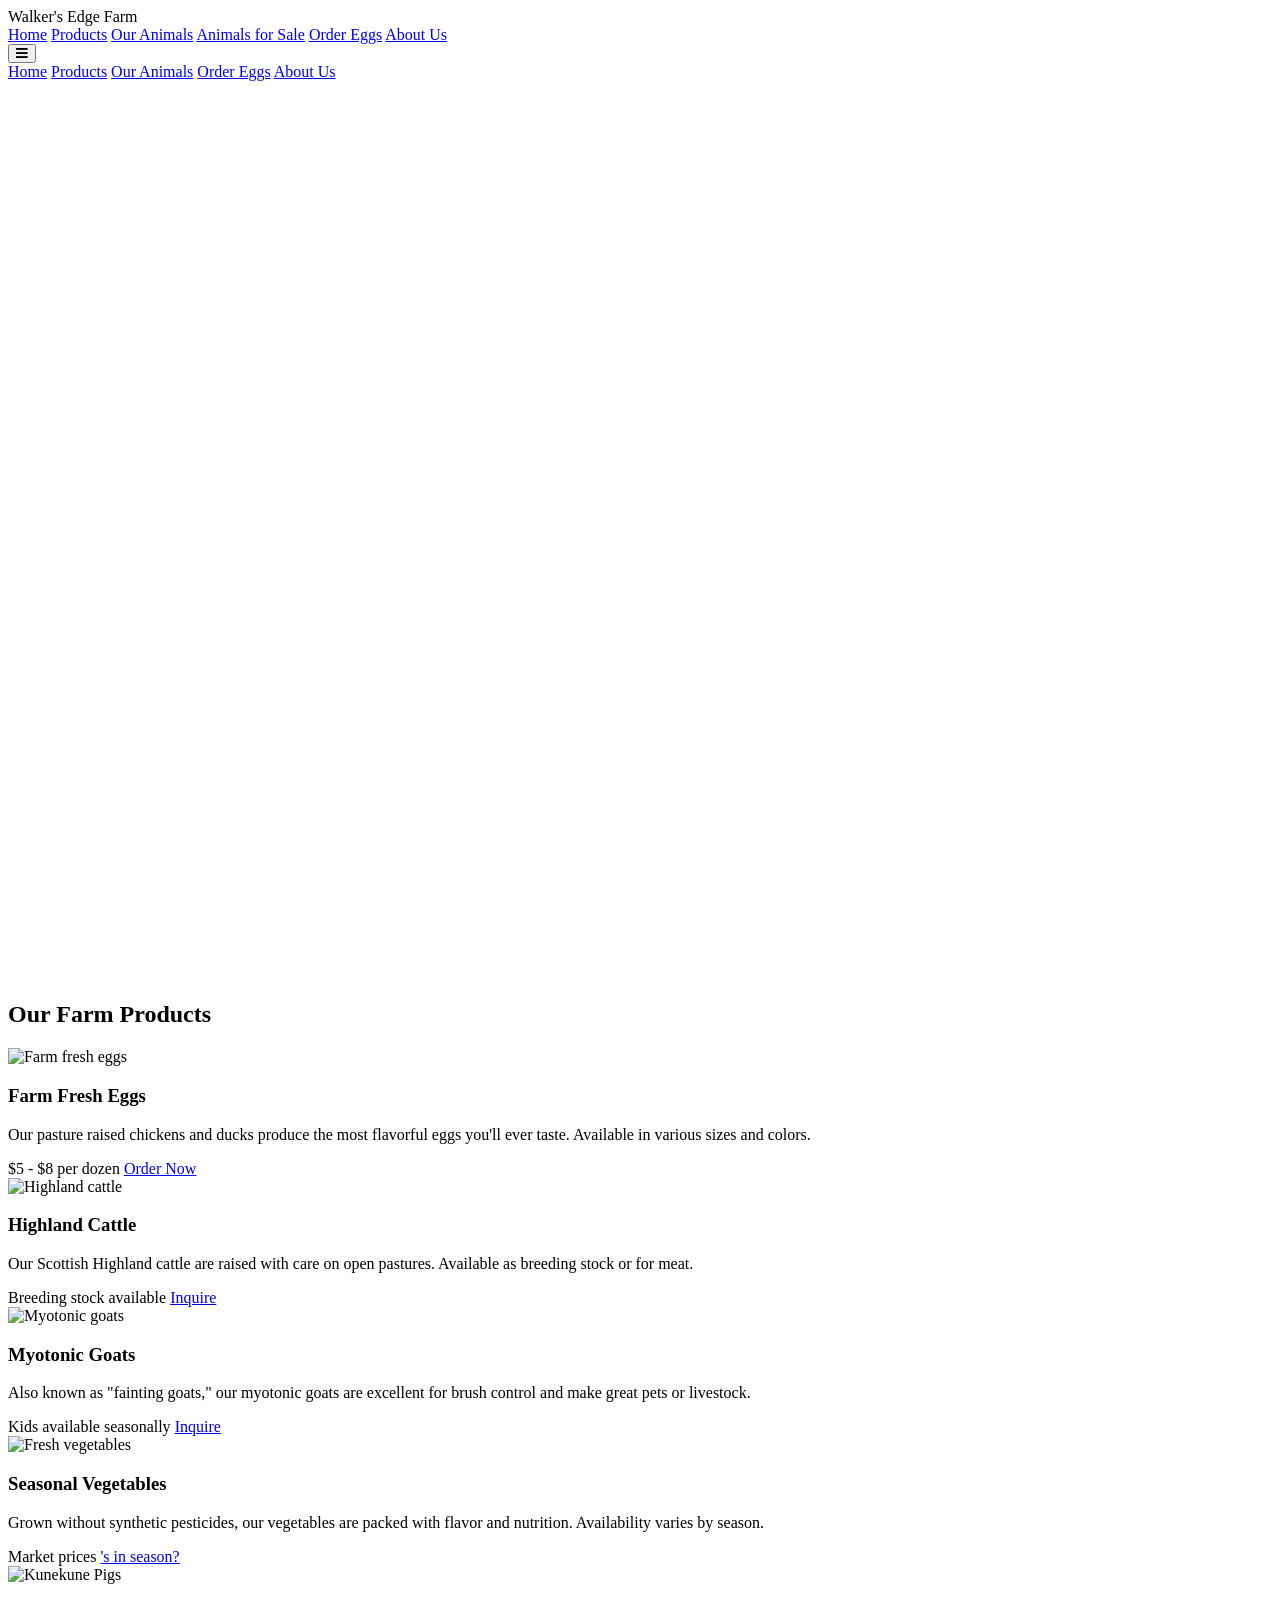
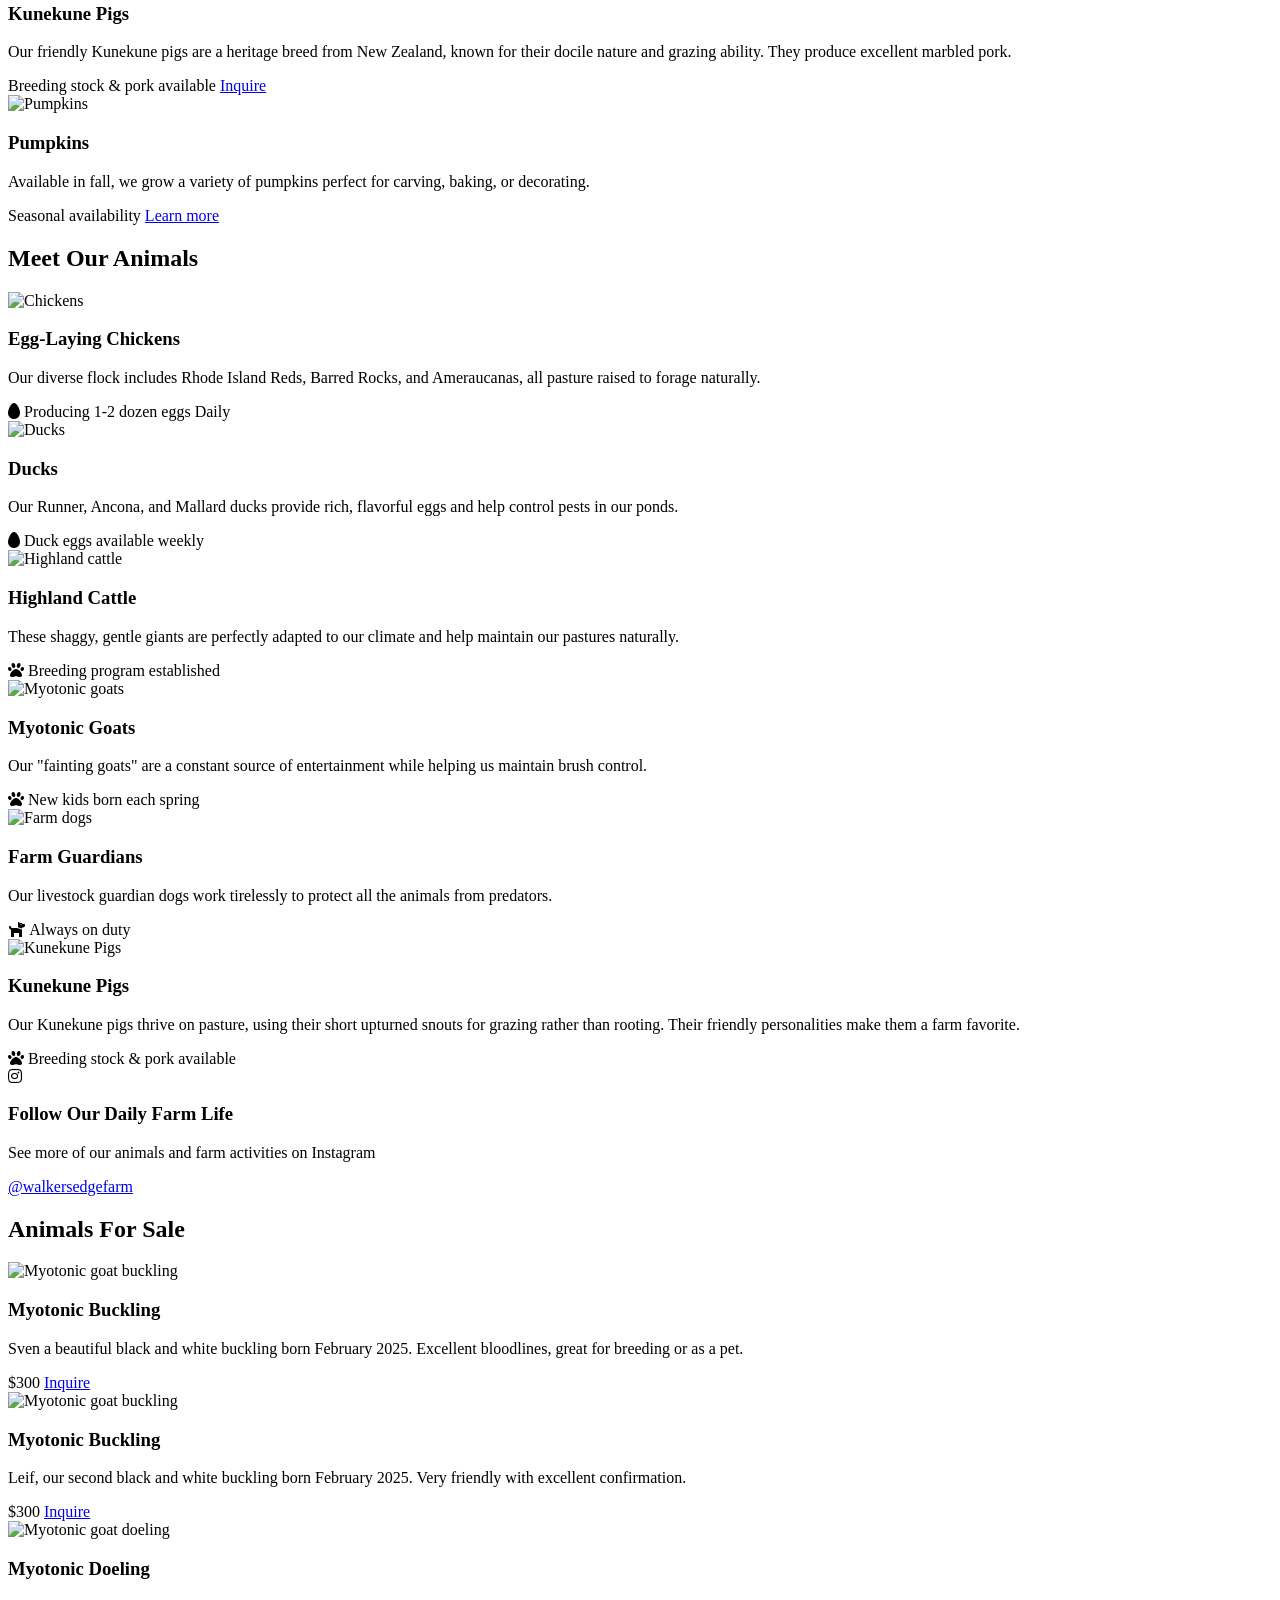
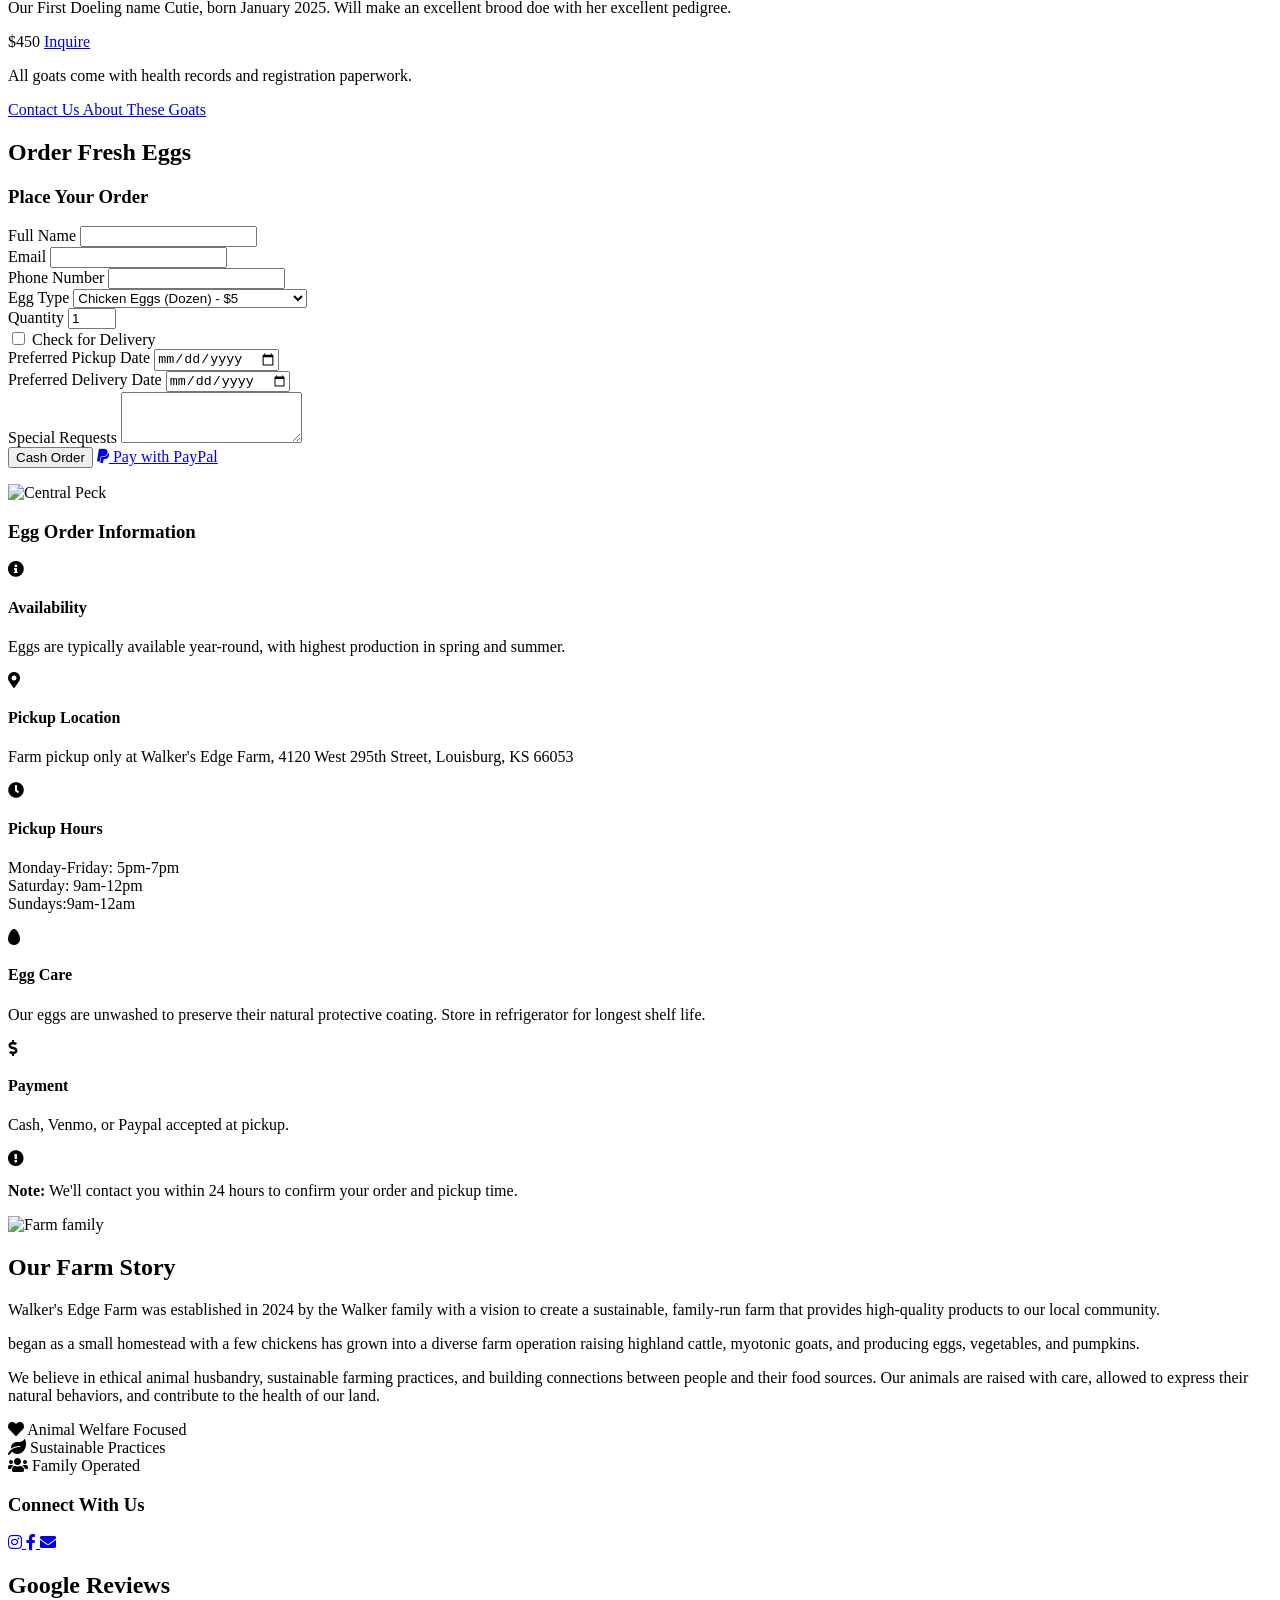
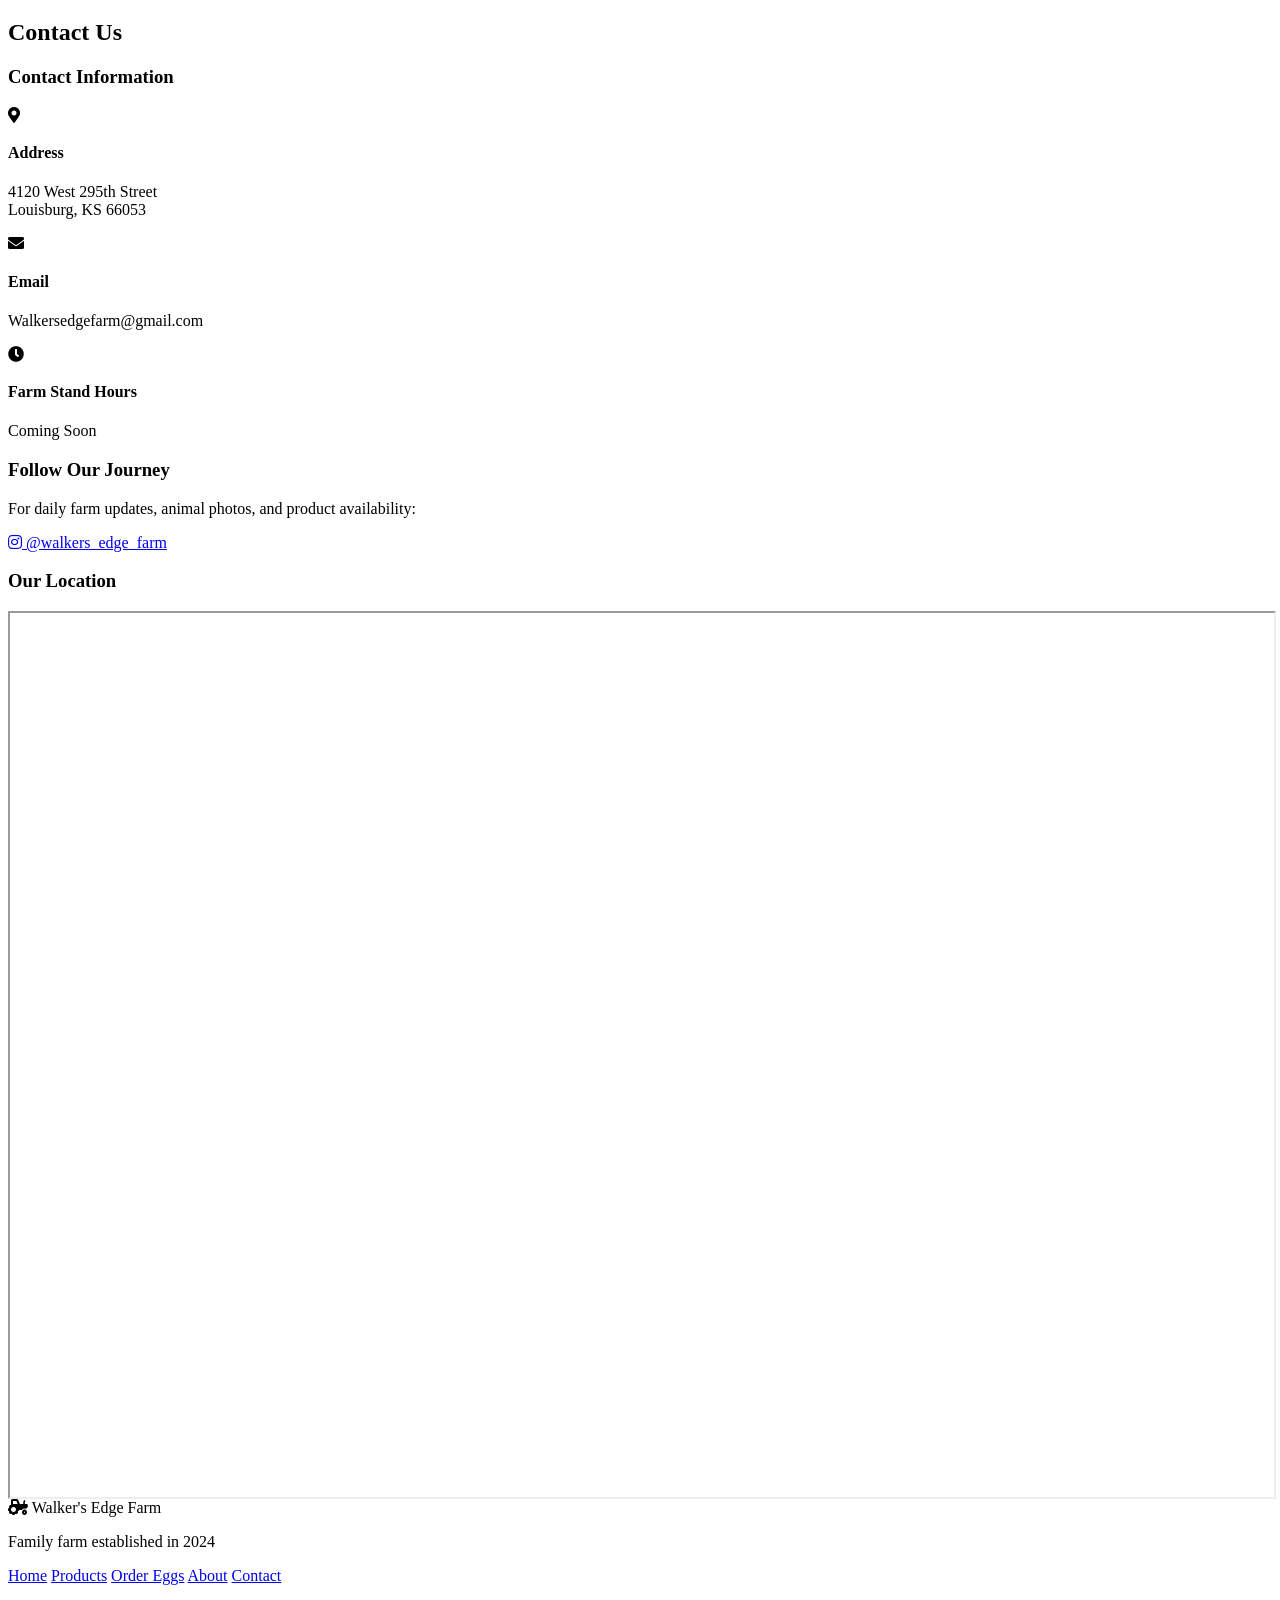
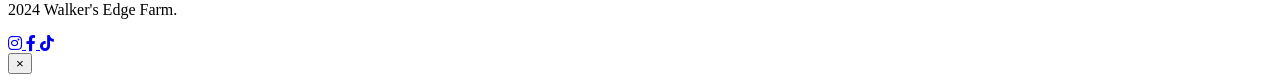
==== commit 78b0ba34: "Update index.html" ====
--- a/index.html
+++ b/index.html
@@ -497,7 +497,7 @@
     </section>
 
     <!-- Contact Section -->
-    <section id="contact" class="py-8 bg-white">
+    <section id="contact" class="py-12 bg-white">
         <div class="container mx-auto px-4">
             <div class="max-w-4xl mx-auto">
                 <h2 class="text-3xl font-bold text-center mb-12 text-green-800">Contact Us</h2>
@@ -541,7 +541,6 @@
                         <div class="bg-gray-100 p-4 rounded-lg h-full">
                             <iframe src="https://www.google.com/maps/embed?pb=!1m18!1m12!1m3!1d3099.187116199113!2d-94.715309!3d38.620833!2m3!1f0!2f0!3f0!3m2!1i1024!2i768!4f13.1!3m3!1m2!1s0x87c0f7c5d8c4c6e5%3A0x3e3e3e3e3e3e3e3e!2s4120%20W%20295th%20St%2C%20Louisburg%2C%20KS%2066053!5e0!3m2!1sen!2sus!4v1620000000000!5m2!1sen!2sus" width="100%" height="100%" style="min-height: 300px;" allowfullscreen="" loading="lazy" referrerpolicy="no-referrer-when-downgrade" class="rounded-lg"></iframe>
                         </div>
-                        <p class="mt-4 text-gray-600"> Please contact us with any inquiry.</p>
                     </div>
                 </div>
             </div>
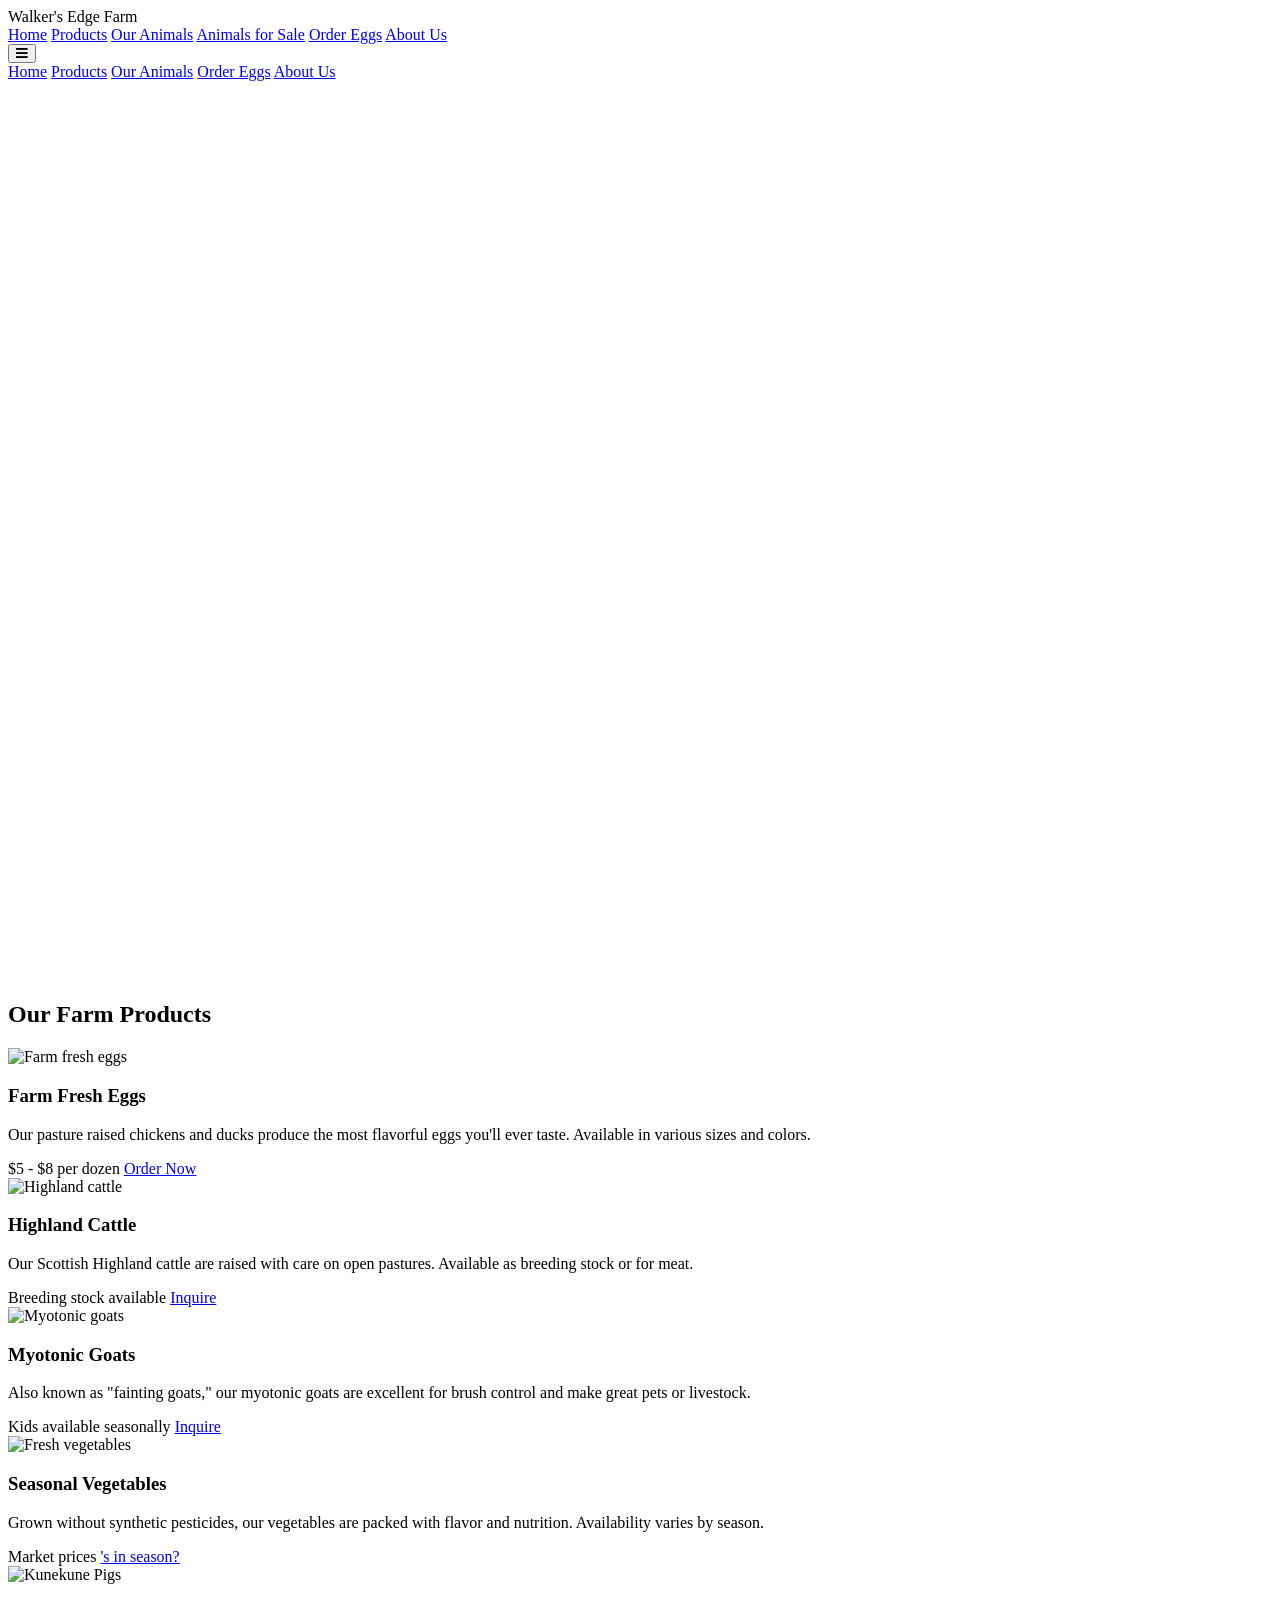
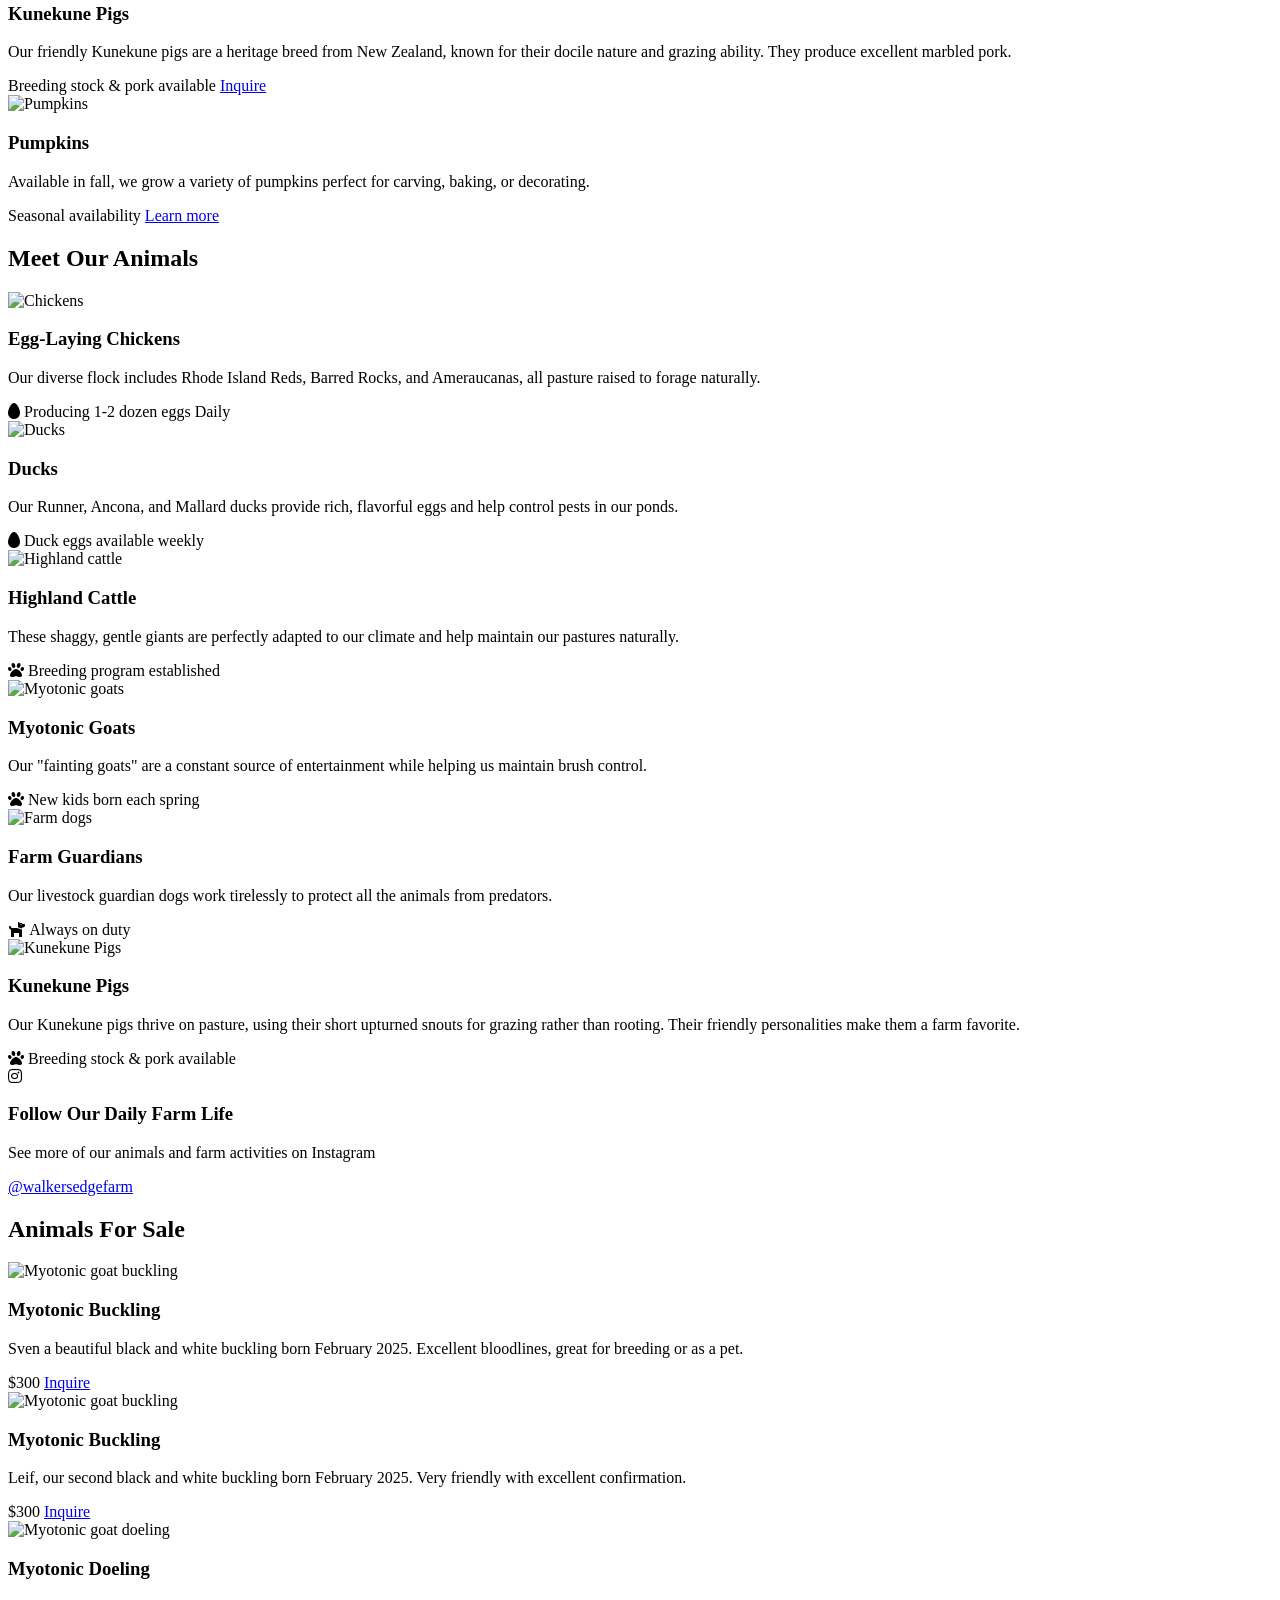
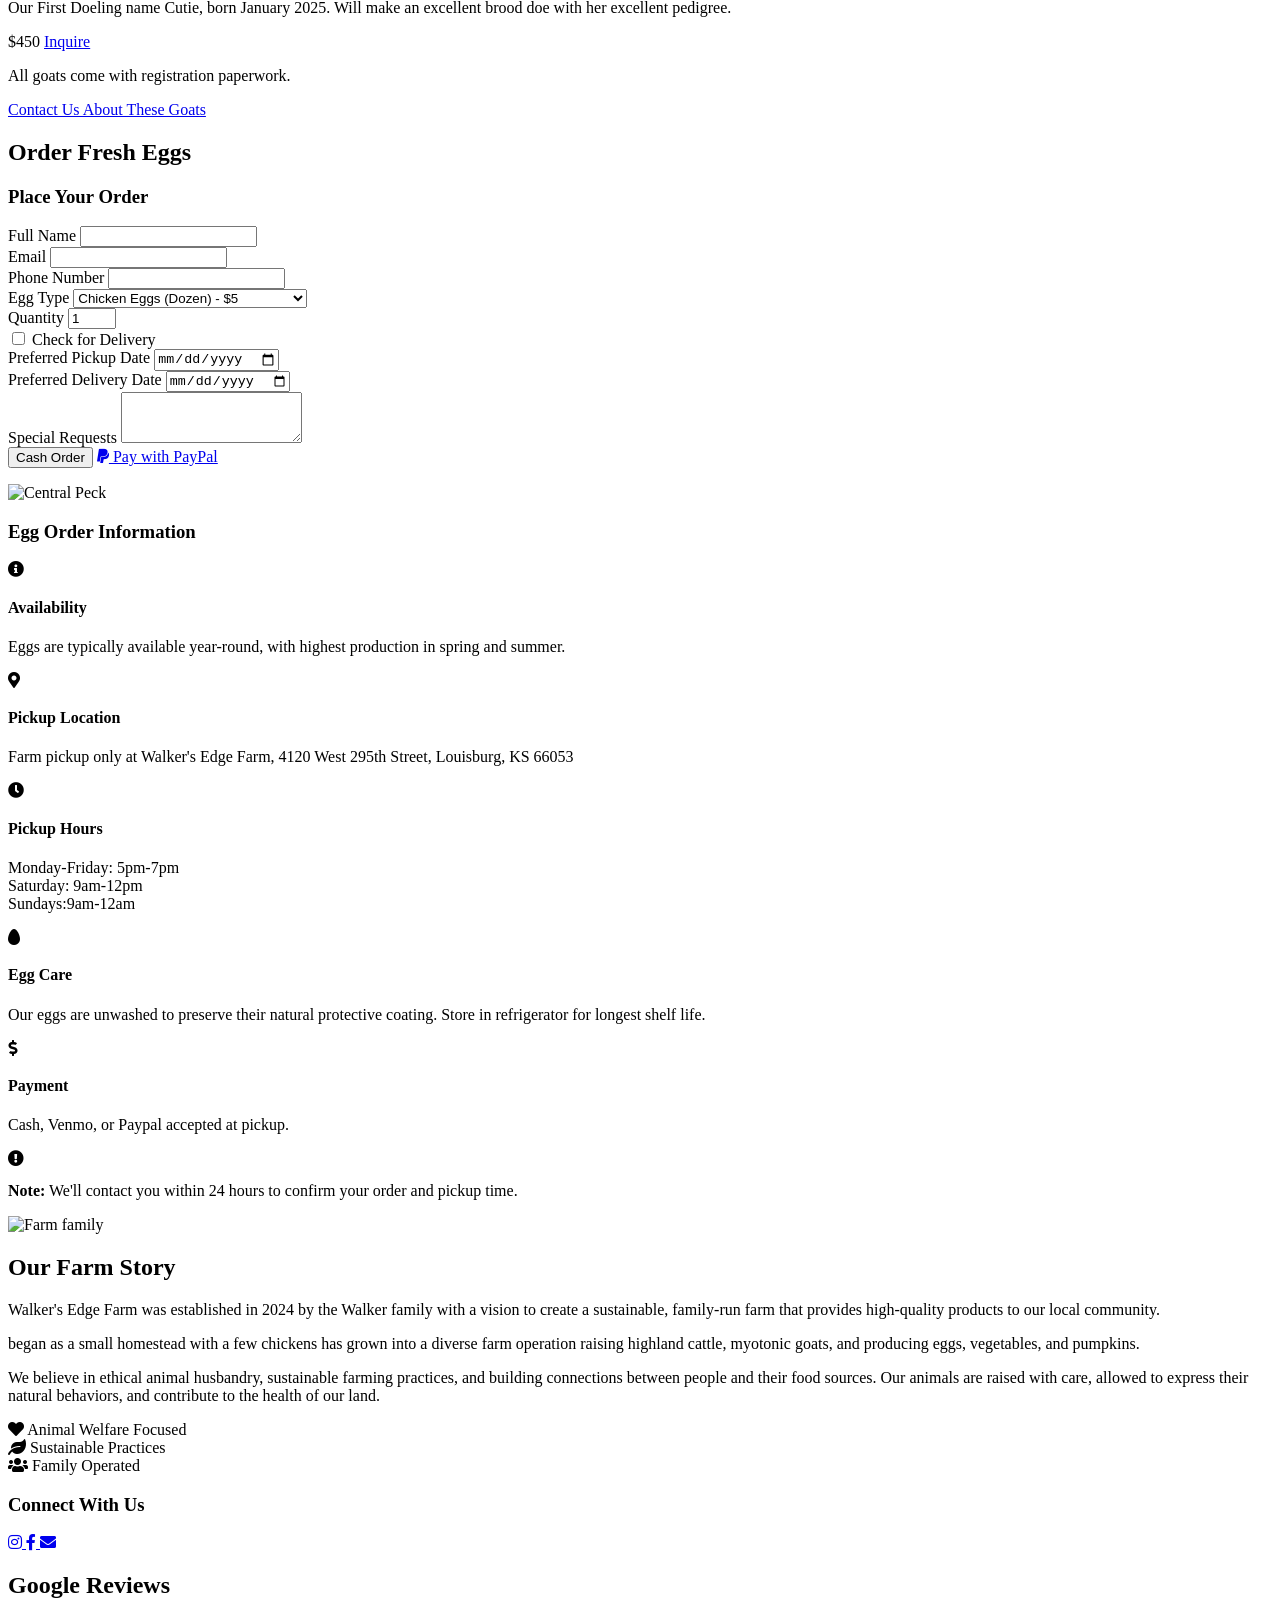
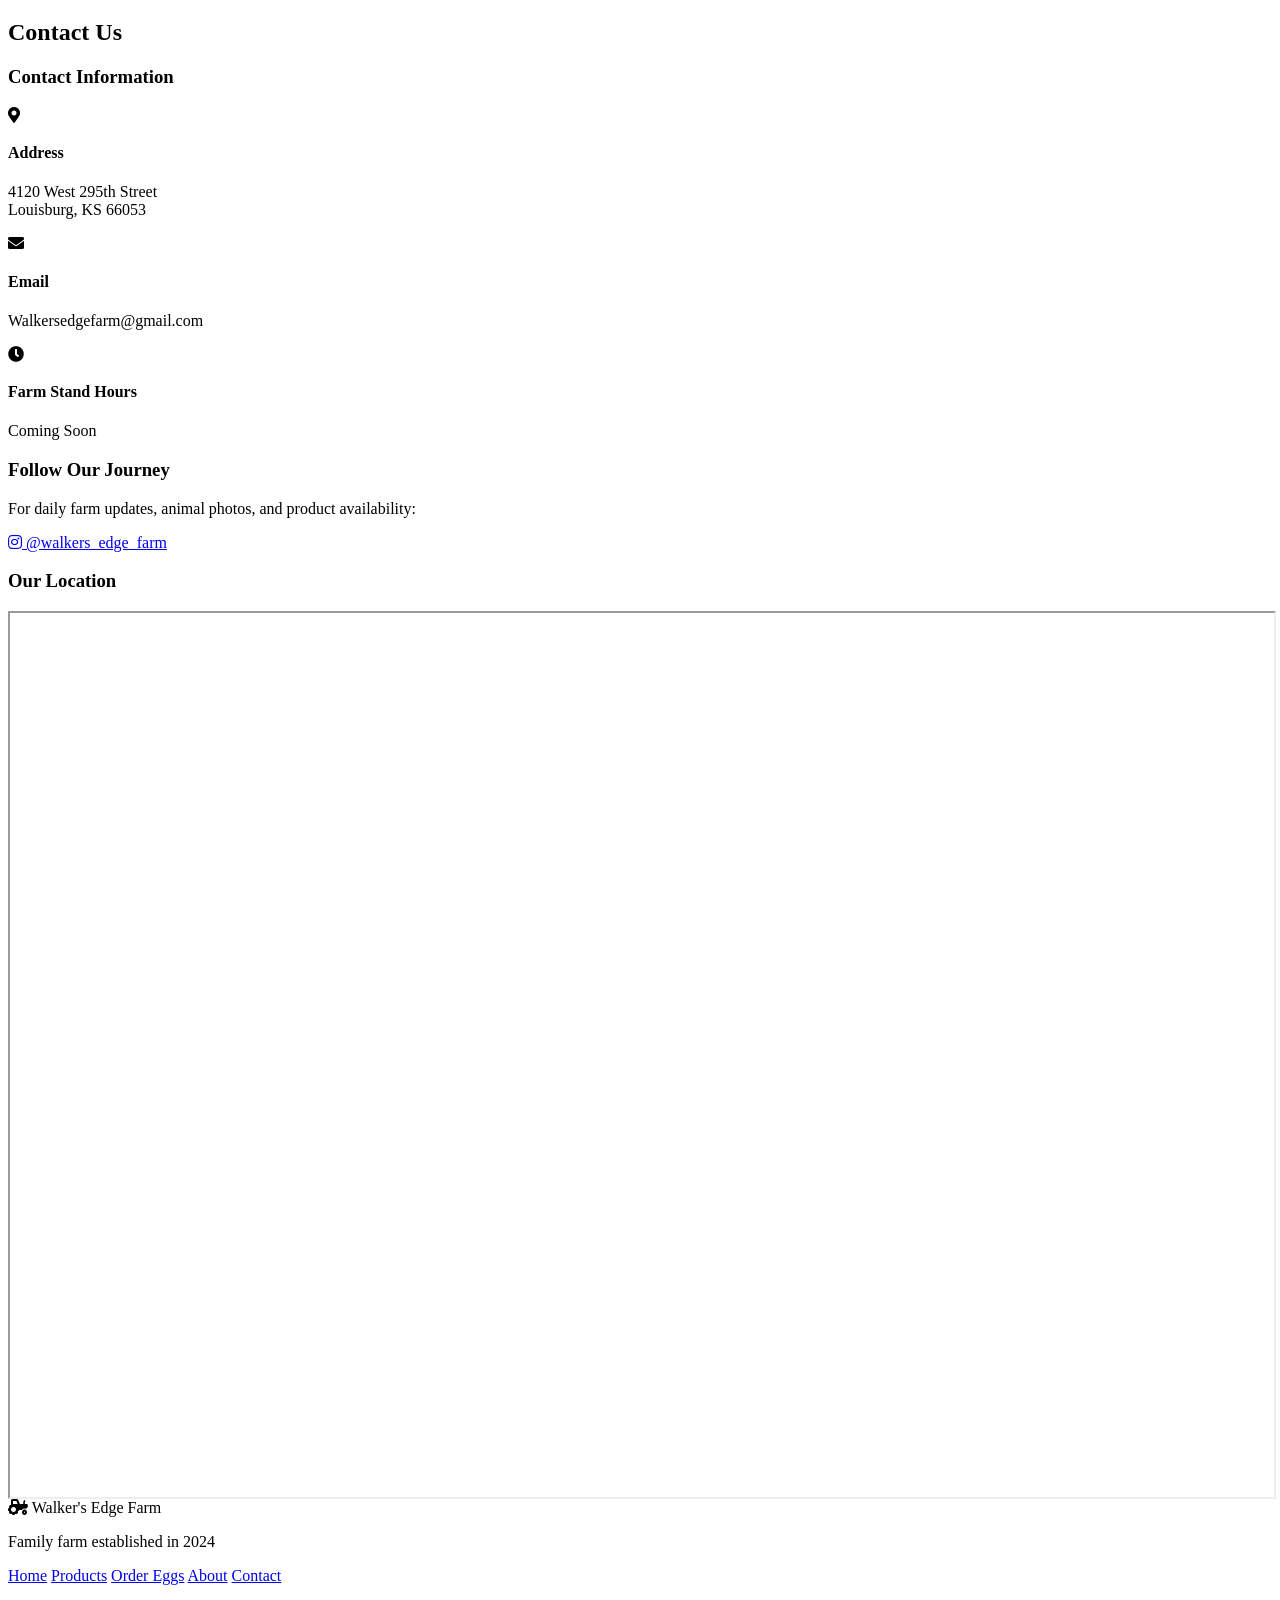
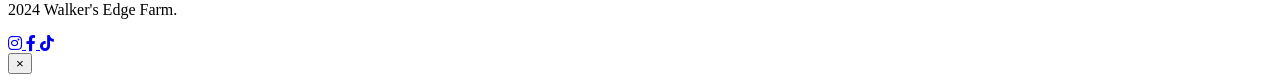
==== commit 40a787f8: "Update index.html" ====
--- a/index.html
+++ b/index.html
@@ -314,7 +314,7 @@
                 </div>
             </div>
             <div class="mt-8 text-center">
-                <p class="text-gray-600 mb-4">All goats come with health records and registration paperwork.</p>
+                <p class="text-gray-600 mb-4">All goats come with registration paperwork.</p>
                 <a href="#contact" class="bg-green-600 hover:bg-green-700 text-white px-6 py-3 rounded-lg font-semibold inline-block transition">Contact Us About These Goats</a>
             </div>
         </div>
@@ -476,7 +476,7 @@
                             <a href="https://www.facebook.com/people/Walkers-Edge-Farm/61564915550157/?ref=_xav_ig_profile_page_web#" target="_blank" class="bg-blue-600 hover:bg-blue-700 w-10 h-10 rounded-full flex items-center justify-center text-white">
                                 <i class="fab fa-facebook-f"></i>                      
                             </a>
-                            <a href="walkersedgefarm@gmail.com" class="bg-red-600 hover:bg-red-700 w-10 h-10 rounded-full flex items-center justify-center text-white">
+                            <a href="#contact" class="bg-red-600 hover:bg-red-700 w-10 h-10 rounded-full flex items-center justify-center text-white">
                                 <i class="fas fa-envelope"></i>
                             </a>
                         </div>
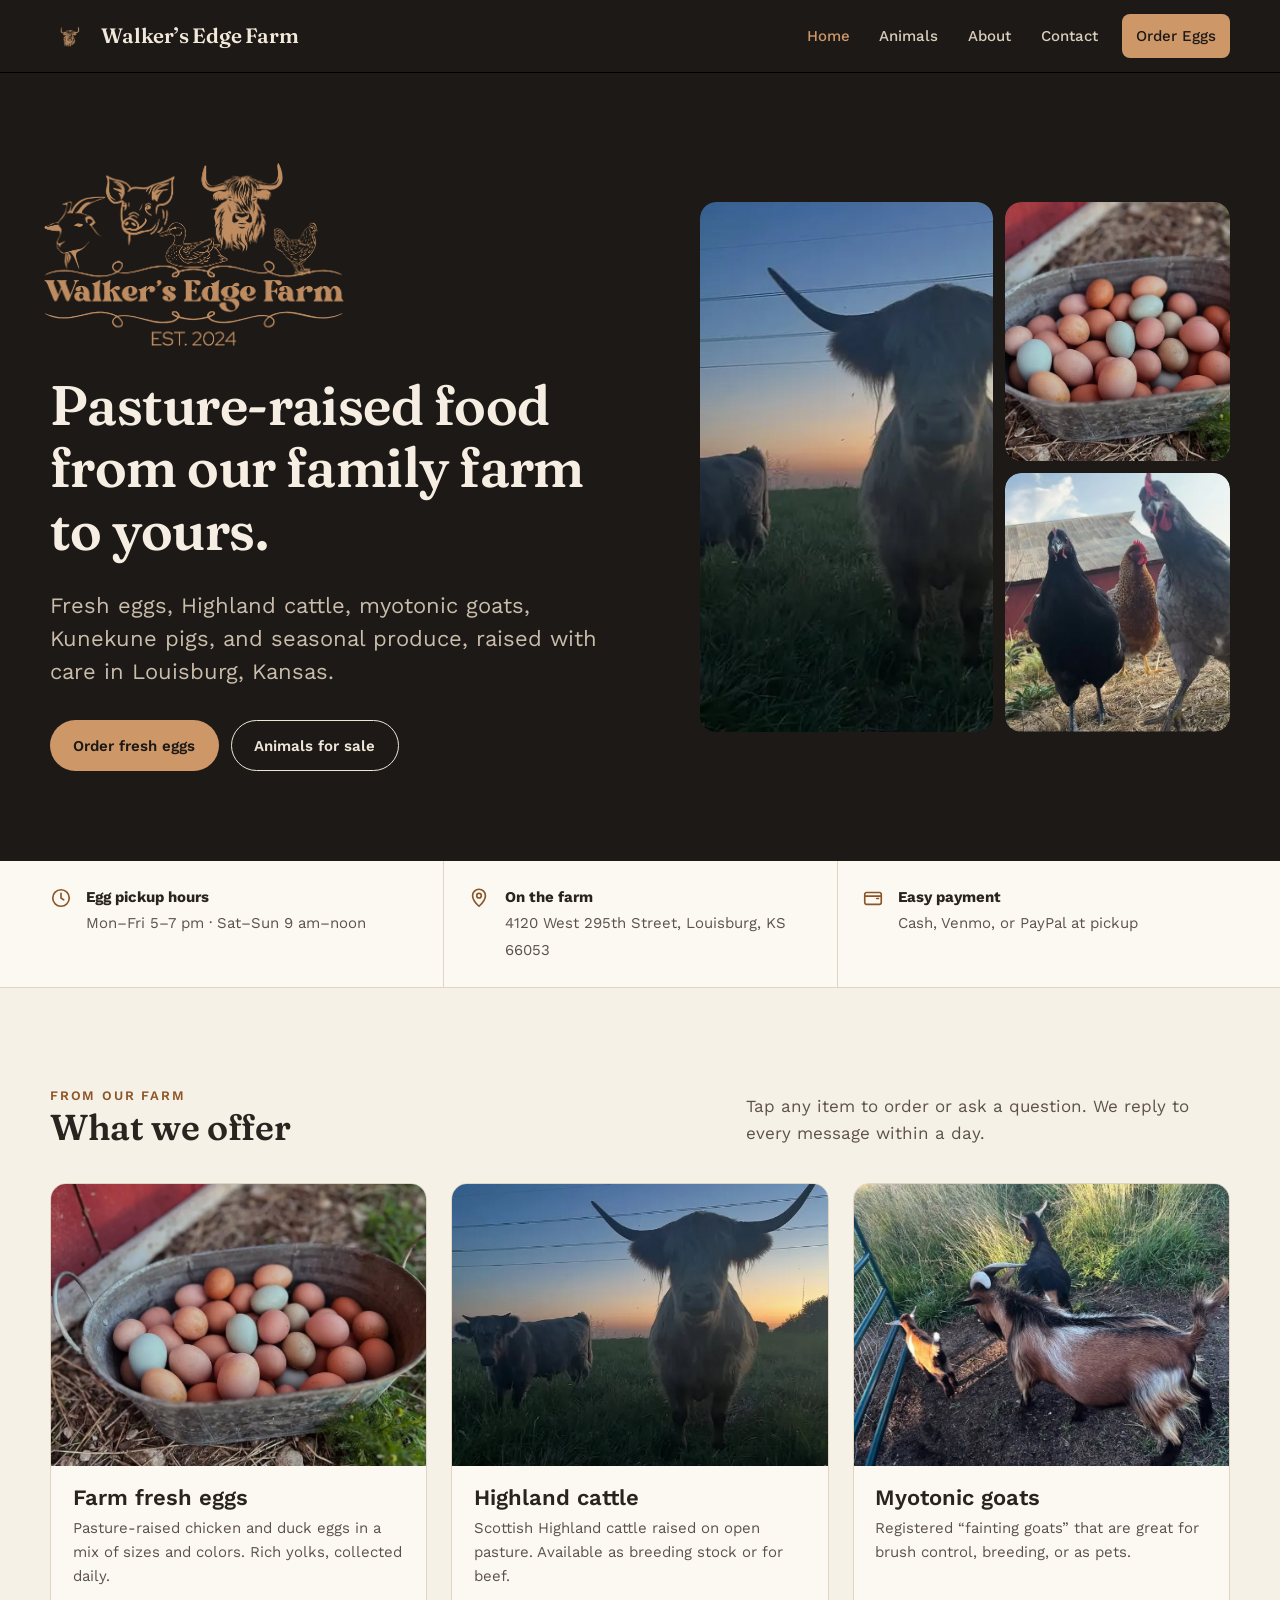
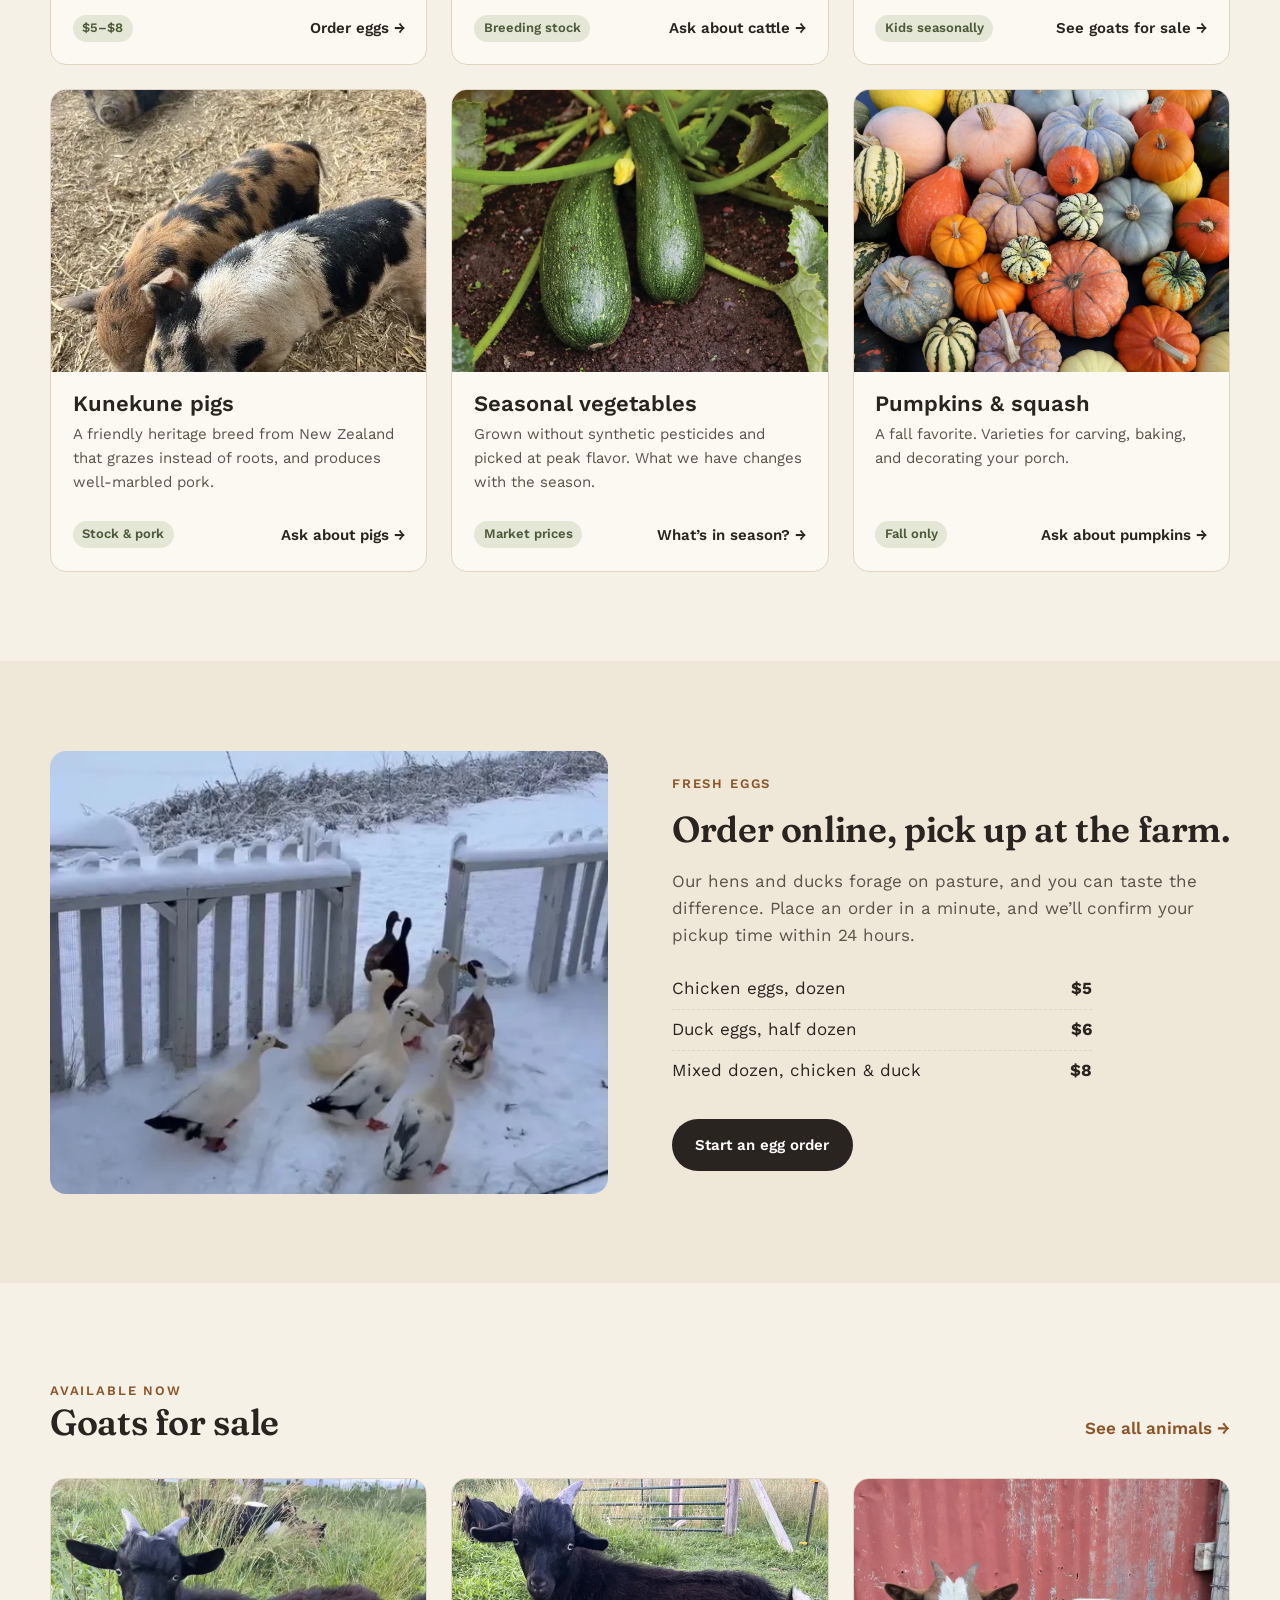
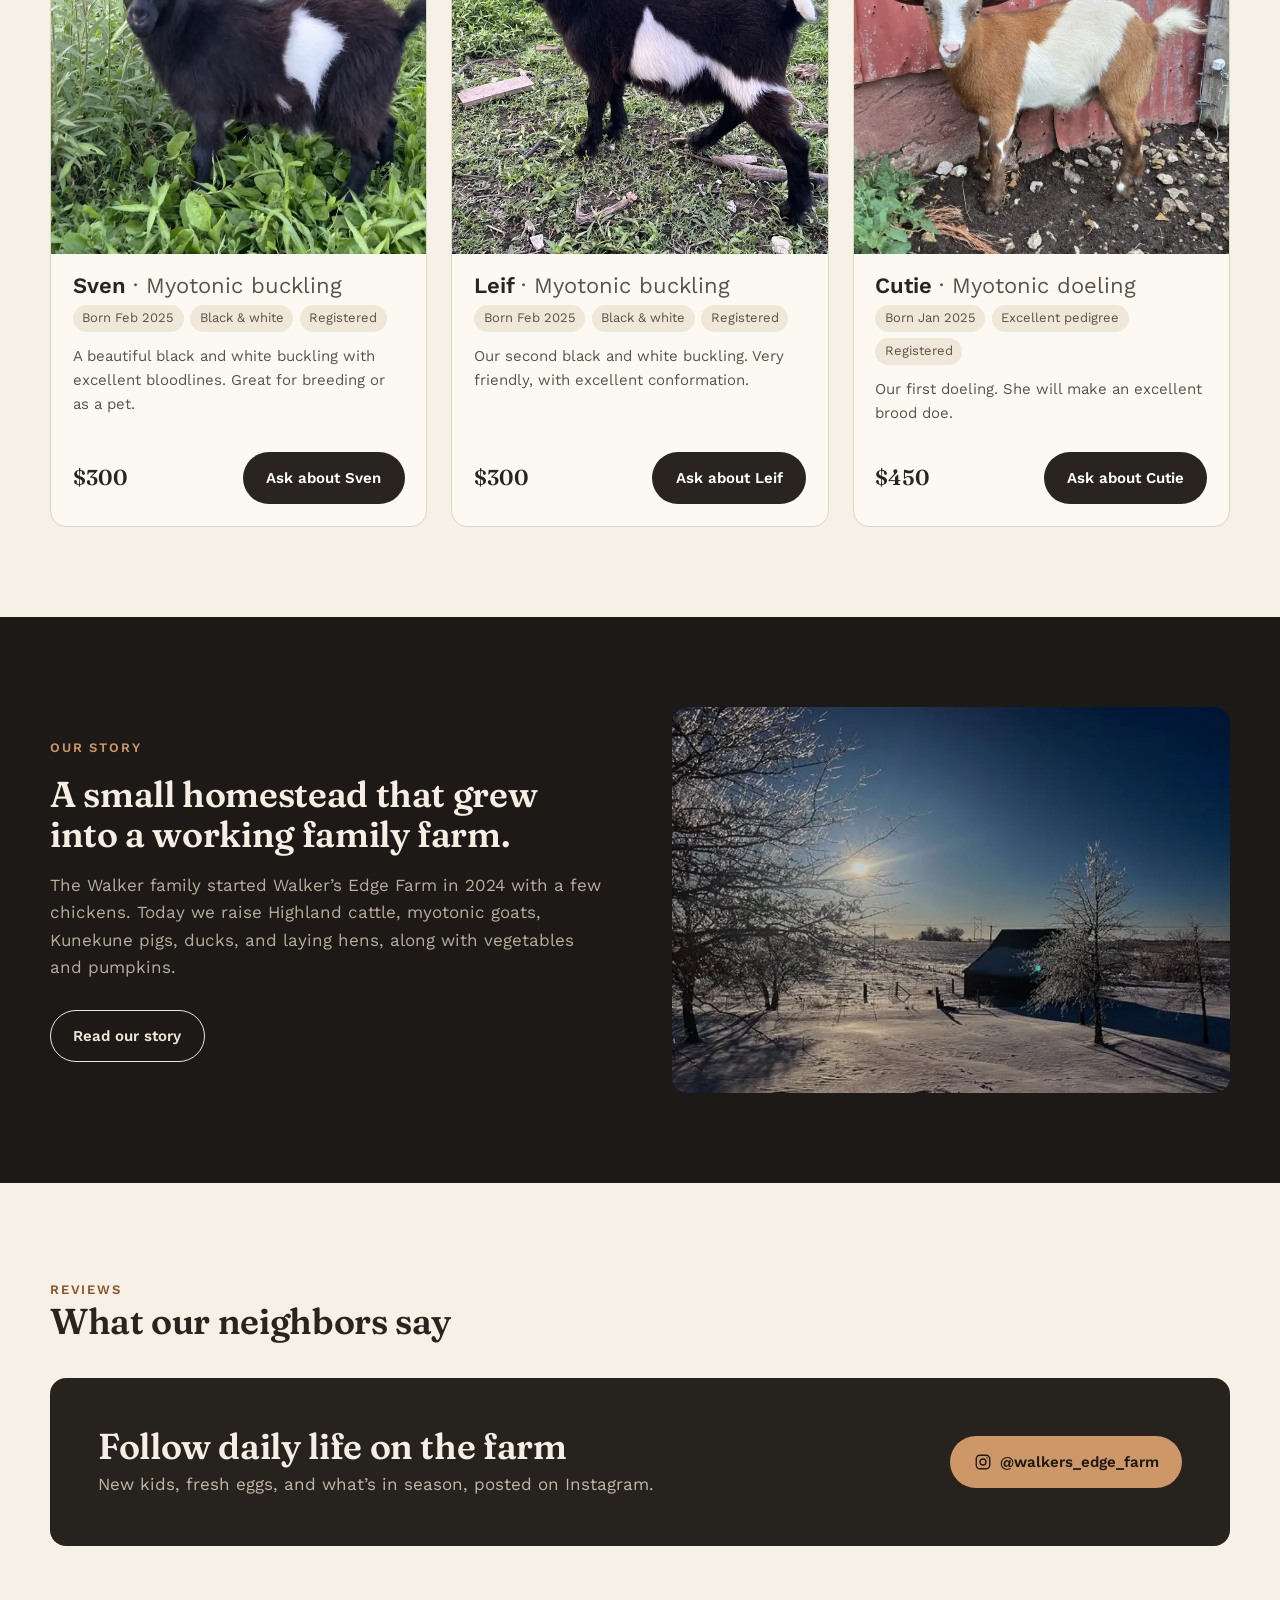
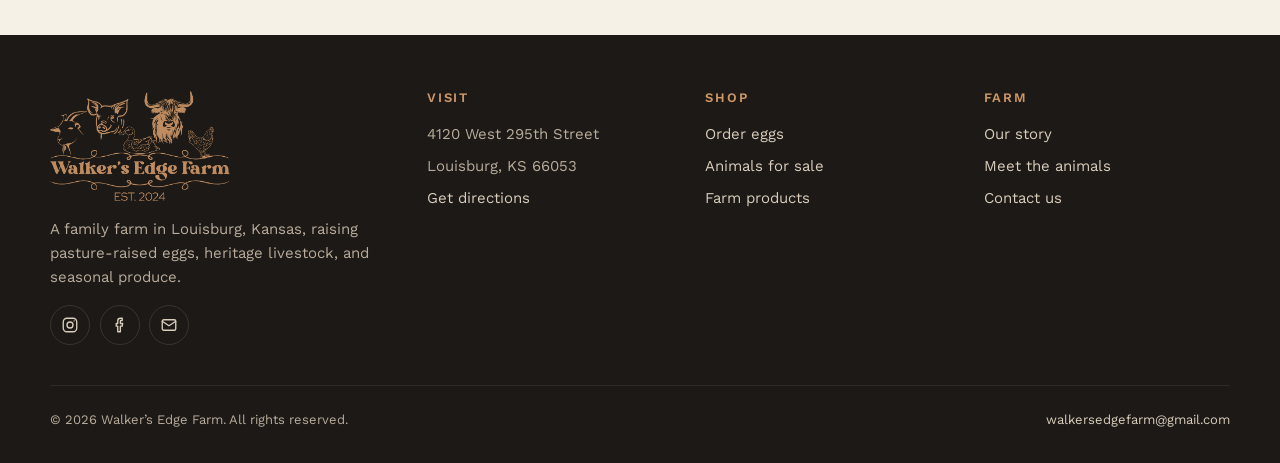
==== commit 8078b4b4: "Redesign site: multi-page layout, egg order and contact forms, optimized photos" ====
--- a/index.html
+++ b/index.html
@@ -1,689 +1,172 @@
+<!DOCTYPE html>
 <html lang="en">
 <head>
-    <meta charset="UTF-8">
-    <meta name="viewport" content="width=device-width, initial-scale=1.0">
-    <link rel="stylesheet" href="https://cdn.jsdelivr.net/npm/tailwindcss@2.2.19/dist/tailwind.min.css">
-    <link rel="stylesheet" href="https://cdnjs.cloudflare.com/ajax/libs/font-awesome/5.15.4/css/all.min.css">
-    <style>
-        /* Animation classes for modal */
-        .animate-zoomIn {
-            animation: zoomIn 0.3s ease-out forwards;
-        }
-        .animate-zoomOut {
-            animation: zoomOut 0.3s ease-in forwards;
-        }
-        @keyframes zoomIn {
-            from { transform: scale(0.8); opacity: 0; }
-            to { transform: scale(1); opacity: 1; }
-        }
-        @keyframes zoomOut {
-            from { transform: scale(1); opacity: 1; }
-            to { transform: scale(0.8); opacity: 0; }
-        }
-        
-        .hero {
-            background-image: linear-gradient(rgba(0, 0, 0, .0), rgba(0, 0, 0, 0)), url('https://github.com/walkersedgefarm/walkersedgefarm.github.io/blob/main/Website Logo.png?raw=true');
-            background-size: cover;
-            background-position: center;
-            background-repeat: no-repeat;
-            min-height: 100vh;
-            width: 100%;
-            margin: 0;
-            padding: 0;
-            position: relative;
-        }
-        .animal-card:hover {
-            transform: translateY(-5px);
-            box-shadow: 0 10px 25px -5px rgba(0, 0, 0, 0.1);
-        }
-        .product-card {
-            transition: all 0.3s ease;
-        }
-        .product-card:hover {
-            transform: scale(1.03);
-        }
-        .order-form {
-            background-color: rgba(255, 255, 255, 0.9);
-        }
-        #image-modal {
-            transition: opacity 0.3s ease;
-        }
-    </style>
+<meta charset="UTF-8">
+<meta name="viewport" content="width=device-width, initial-scale=1">
+<title>Walker's Edge Farm | Fresh Eggs & Heritage Livestock in Louisburg, KS</title>
+<meta name="description" content="Family farm in Louisburg, Kansas offering pasture-raised eggs, Highland cattle, registered myotonic goats, Kunekune pigs, and seasonal produce.">
+<link rel="canonical" href="https://walkersedgefarm.com/">
+<meta property="og:type" content="website">
+<meta property="og:title" content="Walker's Edge Farm | Fresh Eggs & Heritage Livestock in Louisburg, KS">
+<meta property="og:description" content="Family farm in Louisburg, Kansas offering pasture-raised eggs, Highland cattle, registered myotonic goats, Kunekune pigs, and seasonal produce.">
+<meta property="og:image" content="https://walkersedgefarm.com/img/highland-cattle.jpg">
+<meta property="og:url" content="https://walkersedgefarm.com/">
+<meta name="theme-color" content="#1c1916">
+<link rel="icon" href="img/favicon.png" type="image/png">
+<link rel="apple-touch-icon" href="img/apple-touch-icon.png">
+<link rel="preconnect" href="https://fonts.googleapis.com">
+<link rel="preconnect" href="https://fonts.gstatic.com" crossorigin>
+<link href="https://fonts.googleapis.com/css2?family=Fraunces:opsz,wght,SOFT@9..144,500..700,50&family=Work+Sans:wght@400;500;600&display=swap" rel="stylesheet">
+<link rel="stylesheet" href="css/styles.css">
+<script type="application/ld+json">{"@context": "https://schema.org", "@type": "LocalBusiness", "name": "Walker's Edge Farm", "image": "https://walkersedgefarm.com/img/logo.png", "url": "https://walkersedgefarm.com", "email": "walkersedgefarm@gmail.com", "foundingDate": "2024", "address": {"@type": "PostalAddress", "streetAddress": "4120 West 295th Street", "addressLocality": "Louisburg", "addressRegion": "KS", "postalCode": "66053", "addressCountry": "US"}, "sameAs": ["https://www.instagram.com/walkers_edge_farm", "https://www.facebook.com/people/Walkers-Edge-Farm/61564915550157/"], "openingHoursSpecification": [{"@type": "OpeningHoursSpecification", "dayOfWeek": ["Monday", "Tuesday", "Wednesday", "Thursday", "Friday"], "opens": "17:00", "closes": "19:00"}, {"@type": "OpeningHoursSpecification", "dayOfWeek": ["Saturday", "Sunday"], "opens": "09:00", "closes": "12:00"}]}</script>
 </head>
-<body class="font-sans bg-gray-50">
-    <!-- Navigation -->
-    <nav class="bg-green-800 text-white sticky top-0 z-50 shadow-lg">
-        <div class="container mx-auto px-4 py-3 flex justify-between items-center">
-            <div class="flex items-center space-x-2">
-                <span class="text-xl font-bold">Walker's Edge Farm</span>
-            </div>
-            <div class="hidden md:flex space-x-6">
-                <a href="#home" class="hover:text-yellow-300 transition">Home</a>
-                <a href="#products" class="hover:text-yellow-300 transition">Products</a>
-                <a href="#animals" class="hover:text-yellow-300 transition">Our Animals</a>
-                <a href="#animals-for-sale" class="hover:text-yellow-300 transition">Animals for Sale</a>
-                <a href="#order" class="hover:text-yellow-300 transition">Order Eggs</a>
-                <a href="#about" class="hover:text-yellow-300 transition">About Us</a>
-            </div>
-            <div class="md:hidden">
-                <button id="menu-btn" class="text-2xl focus:outline-none">
-                    <i class="fas fa-bars"></i>
-                </button>
-            </div>
-        </div>
-        <!-- Mobile menu -->
-        <div id="mobile-menu" class="hidden md:hidden bg-green-700 px-4 py-2">
-            <a href="#home" class="block py-2 hover:text-yellow-300 transition">Home</a>
-            <a href="#products" class="block py-2 hover:text-yellow-300 transition">Products</a>
-            <a href="#animals" class="block py-2 hover:text-yellow-300 transition">Our Animals</a>
-            <a href="#order" class="block py-2 hover:text-yellow-300 transition">Order Eggs</a>
-            <a href="#about" class="block py-2 hover:text-yellow-300 transition">About Us</a>
-        </div>
-    </nav>
-
-    <!-- Hero Section -->
-    <section id="home" class="hero"></section>
-
-    <!-- Products Section -->
-    <section id="products" class="py-16 bg-white">
-        <div class="container mx-auto px-4">
-            <h2 class="text-3xl font-bold text-center mb-12 text-green-800">Our Farm Products</h2>
-            <div class="grid grid-cols-1 md:grid-cols-2 lg:grid-cols-3 gap-8">
-                <!-- Egg Products -->
-                <div class="product-card bg-gray-50 rounded-lg overflow-hidden shadow-md">
-                    <img src="https://github.com/walkersedgefarm/walkersedgefarm.github.io/blob/main/Eggs.jpg?raw=true" alt="Farm fresh eggs" class="w-full h-64 object-cover">
-                    <div class="p-6">
-                        <h3 class="text-xl font-semibold mb-2 text-green-700">Farm Fresh Eggs</h3>
-                        <p class="text-gray-600 mb-4">Our pasture raised chickens and ducks produce the most flavorful eggs you'll ever taste. Available in various sizes and colors.</p>
-                        <div class="flex justify-between items-center">
-                            <span class="font-bold text-green-800">$5 - $8 per dozen</span>
-                            <a href="#order" class="text-green-600 hover:text-green-800 font-semibold">Order Now</a>
-                        </div>
-                    </div>
-                </div>
-                
-                <!-- Highland Cattle -->
-                <div class="product-card bg-gray-50 rounded-lg overflow-hidden shadow-md">
-                    <img src="https://github.com/walkersedgefarm/walkersedgefarm.github.io/blob/main/Cows.jpg?raw=true" alt="Highland cattle" class="w-full h-64 object-cover">
-                    <div class="p-6">
-                        <h3 class="text-xl font-semibold mb-2 text-green-700">Highland Cattle</h3>
-                        <p class="text-gray-600 mb-4">Our Scottish Highland cattle are raised with care on open pastures. Available as breeding stock or for meat.</p>
-                        <div class="flex justify-between items-center">
-                            <span class="font-bold text-green-800">Breeding stock available</span>
-                            <a href="#contact" class="text-green-600 hover:text-green-800 font-semibold">Inquire</a>
-                        </div>
-                    </div>
-                </div>
-                
-                <!-- Myotonic Goats -->
-                <div class="product-card bg-gray-50 rounded-lg overflow-hidden shadow-md">
-                    <img src="https://github.com/walkersedgefarm/walkersedgefarm.github.io/blob/main/Goats.jpg?raw=true" alt="Myotonic goats" class="w-full h-64 object-cover">
-                    <div class="p-6">
-                        <h3 class="text-xl font-semibold mb-2 text-green-700">Myotonic Goats</h3>
-                        <p class="text-gray-600 mb-4">Also known as "fainting goats," our myotonic goats are excellent for brush control and make great pets or livestock.</p>
-                        <div class="flex justify-between items-center">
-                            <span class="font-bold text-green-800">Kids available seasonally</span>
-                            <a href="#contact" class="text-green-600 hover:text-green-800 font-semibold">Inquire</a>
-                        </div>
-                    </div>
-                </div>
-                
-                <!-- Vegetables -->
-                <div class="product-card bg-gray-50 rounded-lg overflow-hidden shadow-md">
-                    <img src="https://github.com/walkersedgefarm/walkersedgefarm.github.io/blob/main/Zucchini.jpg?raw=true" alt="Fresh vegetables" class="w-full h-64 object-cover">
-                    <div class="p-6">
-                        <h3 class="text-xl font-semibold mb-2 text-green-700">Seasonal Vegetables</h3>
-                        <p class="text-gray-600 mb-4">Grown without synthetic pesticides, our vegetables are packed with flavor and nutrition. Availability varies by season.</p>
-                        <div class="flex justify-between items-center">
-                            <span class="font-bold text-green-800">Market prices</span>
-                            <a href="#contact" class="text-green-600 hover:text-green-800 font-semibold">'s in season?</a>
-                        </div>
-                    </div>
-                </div>
-                
-                <!-- Pigs -->
-                <div class="product-card bg-gray-50 rounded-lg overflow-hidden shadow-md">
-                    <img src="https://github.com/walkersedgefarm/walkersedgefarm.github.io/blob/main/Pigs.jpg?raw=true" alt="Kunekune Pigs" class="w-full h-64 object-cover">
-                    <div class="p-6">
-                        <h3 class="text-xl font-semibold mb-2 text-green-700">Kunekune Pigs</h3>
-                        <p class="text-gray-600 mb-4">Our friendly Kunekune pigs are a heritage breed from New Zealand, known for their docile nature and grazing ability. They produce excellent marbled pork.</p>
-                        <div class="flex justify-between items-center">
-                            <span class="font-bold text-green-800">Breeding stock & pork available</span>
-                            <a href="#contact" class="text-green-600 hover:text-green-800 font-semibold">Inquire</a>
-                        </div>
-                    </div>
-                </div>
-
-                <!-- Pumpkins -->
-                <div class="product-card bg-gray-50 rounded-lg overflow-hidden shadow-md">
-                    <img src="https://github.com/walkersedgefarm/walkersedgefarm.github.io/blob/main/Pumpkins.jpg?raw=true" alt="Pumpkins" class="w-full h-64 object-cover">
-                    <div class="p-6">
-                        <h3 class="text-xl font-semibold mb-2 text-green-700">Pumpkins</h3>
-                        <p class="text-gray-600 mb-4">Available in fall, we grow a variety of pumpkins perfect for carving, baking, or decorating.</p>
-                        <div class="flex justify-between items-center">
-                            <span class="font-bold text-green-800">Seasonal availability</span>
-                            <a href="#contact" class="text-green-600 hover:text-green-800 font-semibold">Learn more</a>
-                        </div>
-                    </div>
-                </div>
-                
-            </div>
-        </div>
-    </section>
-
-    <!-- Our Animals Section -->
-    <section id="animals" class="py-16 bg-green-50">
-        <div class="container mx-auto px-4">
-            <h2 class="text-3xl font-bold text-center mb-12 text-green-800">Meet Our Animals</h2>
-            <div class="grid grid-cols-1 md:grid-cols-2 lg:grid-cols-3 gap-8">
-                <!-- Chickens -->
-                <div class="animal-card bg-white rounded-lg overflow-hidden shadow-lg transition duration-300">
-                    <img src="https://github.com/walkersedgefarm/walkersedgefarm.github.io/blob/main/Chickens.jpg?raw=true" alt="Chickens" class="w-full h-64 object-cover">
-                    <div class="p-6">
-                        <h3 class="text-xl font-semibold mb-2 text-green-700">Egg-Laying Chickens</h3>
-                        <p class="text-gray-600 mb-4">Our diverse flock includes Rhode Island Reds, Barred Rocks, and Ameraucanas, all pasture raised to forage naturally.</p>
-                        <div class="flex items-center text-yellow-500">
-                            <i class="fas fa-egg mr-1"></i>
-                            <span class="text-gray-700 ml-1">Producing 1-2 dozen eggs Daily</span>
-                        </div>
-                    </div>
-                </div>
-                
-                <!-- Ducks -->
-                <div class="animal-card bg-white rounded-lg overflow-hidden shadow-lg transition duration-300">
-                    <img src="https://github.com/walkersedgefarm/walkersedgefarm.github.io/blob/main/Ducks.jpg?raw=true" alt="Ducks" class="w-full h-64 object-cover">
-                    <div class="p-6">
-                        <h3 class="text-xl font-semibold mb-2 text-green-700">Ducks</h3>
-                        <p class="text-gray-600 mb-4">Our Runner, Ancona, and Mallard ducks provide rich, flavorful eggs and help control pests in our ponds.</p>
-                        <div class="flex items-center text-yellow-500">
-                            <i class="fas fa-egg mr-1"></i>
-                            <span class="text-gray-700 ml-1">Duck eggs available weekly</span>
-                        </div>
-                    </div>
-                </div>
-                
-                <!-- Highland Cattle -->
-                <div class="animal-card bg-white rounded-lg overflow-hidden shadow-lg transition duration-300">
-                    <img src="https://github.com/walkersedgefarm/walkersedgefarm.github.io/blob/main/Cows.jpg?raw=true" alt="Highland cattle" class="w-full h-64 object-cover">
-                    <div class="p-6">
-                        <h3 class="text-xl font-semibold mb-2 text-green-700">Highland Cattle</h3>
-                        <p class="text-gray-600 mb-4">These shaggy, gentle giants are perfectly adapted to our climate and help maintain our pastures naturally.</p>
-                        <div class="flex items-center text-green-600">
-                            <i class="fas fa-paw mr-1"></i>
-                            <span class="text-gray-700 ml-1">Breeding program established</span>
-                        </div>
-                    </div>
-                </div>
-                
-                <!-- Myotonic Goats -->
-                <div class="animal-card bg-white rounded-lg overflow-hidden shadow-lg transition duration-300">
-                    <img src="https://github.com/walkersedgefarm/walkersedgefarm.github.io/blob/main/Goats.jpg?raw=true" alt="Myotonic goats" class="w-full h-64 object-cover">
-                    <div class="p-6">
-                        <h3 class="text-xl font-semibold mb-2 text-green-700">Myotonic Goats</h3>
-                        <p class="text-gray-600 mb-4">Our "fainting goats" are a constant source of entertainment while helping us maintain brush control.</p>
-                        <div class="flex items-center text-green-600">
-                            <i class="fas fa-paw mr-1"></i>
-                            <span class="text-gray-700 ml-1">New kids born each spring</span>
-                        </div>
-                    </div>
-                </div>
-                
-                <!-- Farm Dogs -->
-                <div class="animal-card bg-white rounded-lg overflow-hidden shadow-lg transition duration-300">
-                    <img src="https://github.com/walkersedgefarm/walkersedgefarm.github.io/blob/main/Cooper.jpg?raw=true" alt="Farm dogs" class="w-full h-64 object-cover">
-                    <div class="p-6">
-                        <h3 class="text-xl font-semibold mb-2 text-green-700">Farm Guardians</h3>
-                        <p class="text-gray-600 mb-4">Our livestock guardian dogs work tirelessly to protect all the animals from predators.</p>
-                        <div class="flex items-center text-green-600">
-                            <i class="fas fa-dog mr-1"></i>
-                            <span class="text-gray-700 ml-1">Always on duty</span>
-                        </div>
-                    </div>
-                </div>
-                
-                <!-- Pigs -->
-                <div class="animal-card bg-white rounded-lg overflow-hidden shadow-lg transition duration-300">
-                    <img src="https://github.com/walkersedgefarm/walkersedgefarm.github.io/blob/main/Pigs.jpg?raw=true" alt="Kunekune Pigs" class="w-full h-64 object-cover">
-                    <div class="p-6">
-                        <h3 class="text-xl font-semibold mb-2 text-green-700">Kunekune Pigs</h3>
-                        <p class="text-gray-600 mb-4">Our Kunekune pigs thrive on pasture, using their short upturned snouts for grazing rather than rooting. Their friendly personalities make them a farm favorite.</p>
-                        <div class="flex items-center text-pink-500">
-                            <i class="fas fa-paw mr-1"></i>
-                            <span class="text-gray-700 ml-1">Breeding stock & pork available</span>
-                        </div>
-                    </div>
-                </div>
-
-                <!-- Instagram Feed -->
-                <div class="animal-card bg-white rounded-lg overflow-hidden shadow-lg transition duration-300 lg:col-start-2">
-                    <div class="h-64 bg-gradient-to-br from-purple-500 to-pink-500 flex items-center justify-center text-white">
-                        <div class="text-center p-4">
-                            <i class="fab fa-instagram text-4xl mb-2"></i>
-                            <h3 class="text-xl font-semibold mb-2">Follow Our Daily Farm Life</h3>
-                            <p class="mb-4">See more of our animals and farm activities on Instagram</p>
-                            <a href="https://www.instagram.com/walkers_edge_farm" target="_blank" class="bg-white text-pink-500 px-4 py-2 rounded-lg font-semibold inline-block">@walkersedgefarm</a>
-                        </div>
-                    </div>
-                </div>
-            </div>
-        </div>
-    </section>
-
-        <!-- Animals for Sale Section -->
-    <section id="animals-for-sale" class="py-16 bg-white">
-        <div class="container mx-auto px-4">
-            <h2 class="text-3xl font-bold text-center mb-12 text-green-800">Animals For Sale</h2>
-            <div class="grid grid-cols-1 md:grid-cols-3 gap-8">
-                <!-- Buckling #1 -->
-                <div class="animal-card bg-white rounded-lg overflow-hidden shadow-lg transition duration-300">
-                    <img src="https://github.com/walkersedgefarm/walkersedgefarm.github.io/blob/main/Sven.jpg?raw=true" alt="Myotonic goat buckling" class="w-full h-64 object-cover">
-                    <div class="p-6">
-                        <h3 class="text-xl font-semibold mb-2 text-green-700">Myotonic Buckling</h3>
-                        <p class="text-gray-600 mb-4">Sven a beautiful black and white buckling born February 2025. Excellent bloodlines, great for breeding or as a pet.</p>
-                        <div class="flex justify-between items-center">
-                            <span class="font-bold text-green-800">$300</span>
-                            <a href="#contact" class="text-green-600 hover:text-green-800 font-semibold">Inquire</a>
-                        </div>
-                    </div>
-                </div>
-                
-                <!-- Buckling #2 -->
-                <div class="animal-card bg-white rounded-lg overflow-hidden shadow-lg transition duration-300">
-                    <img src="https://github.com/walkersedgefarm/walkersedgefarm.github.io/blob/main/Leif.jpg?raw=true" alt="Myotonic goat buckling" class="w-full h-64 object-cover">
-                    <div class="p-6">
-                        <h3 class="text-xl font-semibold mb-2 text-green-700">Myotonic Buckling</h3>
-                        <p class="text-gray-600 mb-4">Leif, our second black and white buckling born February 2025. Very friendly with excellent confirmation.</p>
-                        <div class="flex justify-between items-center">
-                            <span class="font-bold text-green-800">$300</span>
-                            <a href="#contact" class="text-green-600 hover:text-green-800 font-semibold">Inquire</a>
-                        </div>
-                    </div>
-                </div>
-                
-                <!-- Doeling -->
-                <div class="animal-card bg-white rounded-lg overflow-hidden shadow-lg transition duration-300">
-                    <img src="https://github.com/walkersedgefarm/walkersedgefarm.github.io/blob/main/Cutie.jpg?raw=true" alt="Myotonic goat doeling" class="w-full h-64 object-cover">
-                    <div class="p-6">
-                        <h3 class="text-xl font-semibold mb-2 text-green-700">Myotonic Doeling</h3>
-                        <p class="text-gray-600 mb-4">Our First Doeling name Cutie, born January 2025. Will make an excellent brood doe with her excellent pedigree.</p>
-                        <div class="flex justify-between items-center">
-                            <span class="font-bold text-green-800">$450</span>
-                            <a href="#contact" class="text-green-600 hover:text-green-800 font-semibold">Inquire</a>
-                        </div>
-                    </div>
-                </div>
-            </div>
-            <div class="mt-8 text-center">
-                <p class="text-gray-600 mb-4">All goats come with registration paperwork.</p>
-                <a href="#contact" class="bg-green-600 hover:bg-green-700 text-white px-6 py-3 rounded-lg font-semibold inline-block transition">Contact Us About These Goats</a>
-            </div>
-        </div>
-    </section>
-    
-    <!-- Egg Order Section -->
-    <section id="order" class="py-16 bg-white">
-        <div class="container mx-auto px-4">
-            <h2 class="text-3xl font-bold text-center mb-12 text-green-800">Order Fresh Eggs</h2>
-            <div class="flex flex-col lg:flex-row gap-8">
-                <div class="lg:w-1/2 order-form p-8 rounded-lg shadow-lg">
-                    <h3 class="text-2xl font-semibold mb-6 text-green-700 text-center">Place Your Order</h3>
-                    <form id="egg-order-form" class="space-y-4" action="https://formsubmit.co/walkersedgefarm@gmail.com" method="POST">
-                        <input type="hidden" name="_template" value="table">
-                        <input type="hidden" name="_subject" value="New Egg Order from Website">
-                        <input type="hidden" name="_next" value="https://walkersedgefarm.github.io/thank-you.html">
-                        <input type="hidden" name="_autoresponse" value="Thank you for your egg order! We'll contact you shortly to confirm.">
-                        <input type="hidden" name="_captcha" value="false">
-                        <input type="text" name="_honey" style="display:none">
-                        <div>
-                            <label for="name" class="block text-gray-700 mb-1">Full Name</label>
-                            <input type="text" id="name" name="name" required class="w-full px-4 py-2 border rounded-lg focus:outline-none focus:ring-2 focus:ring-green-500">
-                        </div>
-                        <div>
-                            <label for="email" class="block text-gray-700 mb-1">Email</label>
-                            <input type="email" id="email" name="email" required class="w-full px-4 py-2 border rounded-lg focus:outline-none focus:ring-2 focus:ring-green-500">
-                        </div>
-                        <div>
-                            <label for="phone" class="block text-gray-700 mb-1">Phone Number</label>
-                            <input type="tel" id="phone" name="phone" class="w-full px-4 py-2 border rounded-lg focus:outline-none focus:ring-2 focus:ring-green-500">
-                        </div>
-                        <div>
-                            <label for="egg-type" class="block text-gray-700 mb-1">Egg Type</label>
-                            <select id="egg-type" name="egg-type" class="w-full px-4 py-2 border rounded-lg focus:outline-none focus:ring-2 focus:ring-green-500">
-                                <option value="chicken">Chicken Eggs (Dozen) - $5</option>
-                                <option value="duck">Duck Eggs (Half Dozen) - $6</option>
-                                <option value="mixed">Mixed Dozen (Chicken & Duck) - $8</option>
-                            </select>
-                        </div>
-                        <div>
-                            <label for="quantity" class="block text-gray-700 mb-1">Quantity</label>
-                            <input type="number" id="quantity" name="quantity" min="1" max="10" value="1" class="w-full px-4 py-2 border rounded-lg focus:outline-none focus:ring-2 focus:ring-green-500">
-                        </div>
-                        <div class="flex items-center mb-4">
-                            <input type="checkbox" id="delivery-toggle" name="delivery" class="mr-2 h-5 w-5">
-                            <label for="delivery-toggle" class="text-gray-700">Check for Delivery</label>
-                        </div>
-                        <div id="pickup-date-container">
-                            <label for="pickup-date" class="block text-gray-700 mb-1">Preferred Pickup Date</label>
-                            <input type="date" id="pickup-date" name="pickup-date" required class="w-full px-4 py-2 border rounded-lg focus:outline-none focus:ring-2 focus:ring-green-500">
-                        </div>
-                        <div id="delivery-date-container" class="hidden">
-                            <label for="delivery-date" class="block text-gray-700 mb-1">Preferred Delivery Date</label>
-                            <input type="date" id="delivery-date" name="delivery-date" class="w-full px-4 py-2 border rounded-lg focus:outline-none focus:ring-2 focus:ring-green-500">
-                        </div>
-                        <div>
-                            <label for="notes" class="block text-gray-700 mb-1">Special Requests</label>
-                            <textarea id="notes" name="notes" rows="3" class="w-full px-4 py-2 border rounded-lg focus:outline-none focus:ring-2 focus:ring-green-500"></textarea>
-                        </div>
-                        <button type="submit" class="w-full bg-green-600 hover:bg-green-700 text-white py-3 rounded-lg font-semibold transition mb-4">Cash Order</button>
-                        <a href="https://www.paypal.com/ncp/payment/MYETDXRGGTS4J" target="_blank" class="w-full bg-blue-600 hover:bg-blue-700 text-white py-3 rounded-lg font-semibold transition flex items-center justify-center">
-                            <i class="fab fa-paypal mr-2"></i> Pay with PayPal
-                        </a>
-                    </form>
-                </div>
-                <div class="lg:w-1/2">
-                    <div class="bg-green-50 p-8 rounded-lg h-full">
-                        <div class="mb-6 w-full h-64 overflow-hidden rounded-lg">
-                            <img src="https://github.com/walkersedgefarm/walkersedgefarm.github.io/blob/main/Central%20Peck.jpg?raw=true" alt="Central Peck" class="w-full h-full object-cover">
-                        </div>
-                        <h3 class="text-2xl font-semibold mb-4 text-green-700">Egg Order Information</h3>
-                        <div class="space-y-4">
-                            <div class="flex items-start">
-                                <i class="fas fa-info-circle text-green-600 mt-1 mr-3"></i>
-                                <div>
-                                    <h4 class="font-semibold text-gray-800">Availability</h4>
-                                    <p class="text-gray-600">Eggs are typically available year-round, with highest production in spring and summer.</p>
-                                </div>
-                            </div>
-                            <div class="flex items-start">
-                                <i class="fas fa-map-marker-alt text-green-600 mt-1 mr-3"></i>
-                                <div>
-                                    <h4 class="font-semibold text-gray-800">Pickup Location</h4>
-                                    <p class="text-gray-600">Farm pickup only at Walker's Edge Farm, 4120 West 295th Street, Louisburg, KS 66053</p>
-                                </div>
-                            </div>
-                            <div class="flex items-start">
-                                <i class="fas fa-clock text-green-600 mt-1 mr-3"></i>
-                                <div>
-                                    <h4 class="font-semibold text-gray-800">Pickup Hours</h4>
-                                    <p class="text-gray-600">Monday-Friday: 5pm-7pm<br>Saturday: 9am-12pm<br> Sundays:9am-12am</p>
-                                </div>
-                            </div>
-                            <div class="flex items-start">
-                                <i class="fas fa-egg text-green-600 mt-1 mr-3"></i>
-                                <div>
-                                    <h4 class="font-semibold text-gray-800">Egg Care</h4>
-                                    <p class="text-gray-600">Our eggs are unwashed to preserve their natural protective coating. Store in refrigerator for longest shelf life.</p>
-                                </div>
-                            </div>
-                            <div class="flex items-start">
-                                <i class="fas fa-dollar-sign text-green-600 mt-1 mr-3"></i>
-                                <div>
-                                    <h4 class="font-semibold text-gray-800">Payment</h4>
-                                    <p class="text-gray-600">Cash, Venmo, or Paypal accepted at pickup.</p>
-                                </div>
-                            </div>
-                        </div>
-                        <div class="mt-8 bg-yellow-50 border-l-4 border-yellow-400 p-4">
-                            <div class="flex">
-                                <div class="flex-shrink-0">
-                                    <i class="fas fa-exclamation-circle text-yellow-500"></i>
-                                </div>
-                                <div class="ml-3">
-                                    <p class="text-sm text-yellow-700">
-                                        <strong>Note:</strong> We'll contact you within 24 hours to confirm your order and pickup time.
-                                    </p>
-                                </div>
-                            </div>
-                        </div>
-                    </div>
-                </div>
-            </div>
-        </div>
-    </section>
-
-    <!-- About Us Section -->
-    <section id="about" class="py-16 bg-green-800 text-white">
-        <div class="container mx-auto px-4">
-            <div class="flex flex-col lg:flex-row gap-12 items-center">
-                <div class="lg:w-1/2">
-                    <img src="https://github.com/walkersedgefarm/walkersedgefarm.github.io/blob/main/SnowBarn.jpg?raw=true" alt="Farm family" class="rounded-lg shadow-xl w-full">
-                </div>
-                <div class="lg:w-1/2">
-                    <h2 class="text-3xl font-bold mb-6">Our Farm Story</h2>
-                    <p class="mb-4 text-lg">Walker's Edge Farm was established in 2024 by the Walker family with a vision to create a sustainable, family-run farm that provides high-quality products to our local community.</p>
-                    <p class="mb-4"> began as a small homestead with a few chickens has grown into a diverse farm operation raising highland cattle, myotonic goats, and producing eggs, vegetables, and pumpkins.</p>
-                    <p class="mb-6">We believe in ethical animal husbandry, sustainable farming practices, and building connections between people and their food sources. Our animals are raised with care, allowed to express their natural behaviors, and contribute to the health of our land.</p>
-                    <div class="flex flex-wrap gap-4">
-                        <div class="flex items-center bg-green-700 px-4 py-2 rounded-lg">
-                            <i class="fas fa-heart mr-2"></i>
-                            <span>Animal Welfare Focused</span>
-                        </div>
-                        <div class="flex items-center bg-green-700 px-4 py-2 rounded-lg">
-                            <i class="fas fa-leaf mr-2"></i>
-                            <span>Sustainable Practices</span>
-                        </div>
-                        <div class="flex items-center bg-green-700 px-4 py-2 rounded-lg">
-                            <i class="fas fa-users mr-2"></i>
-                            <span>Family Operated</span>
-                        </div>
-                    </div>
-                    <div class="mt-8">
-                        <h3 class="text-xl font-semibold mb-4">Connect With Us</h3>
-                        <div class="flex space-x-4">
-                            <a href="https://www.instagram.com/walkers_edge_farm" target="_blank" class="bg-pink-600 hover:bg-pink-700 w-10 h-10 rounded-full flex items-center justify-center text-white">
-                                <i class="fab fa-instagram"></i>
-                            </a>
-                            <a href="https://www.facebook.com/people/Walkers-Edge-Farm/61564915550157/?ref=_xav_ig_profile_page_web#" target="_blank" class="bg-blue-600 hover:bg-blue-700 w-10 h-10 rounded-full flex items-center justify-center text-white">
-                                <i class="fab fa-facebook-f"></i>                      
-                            </a>
-                            <a href="#contact" class="bg-red-600 hover:bg-red-700 w-10 h-10 rounded-full flex items-center justify-center text-white">
-                                <i class="fas fa-envelope"></i>
-                            </a>
-                        </div>
-                    </div>
-                </div>
-            </div>
-        </div>
-    </section>
-
-    <!-- Google Reviews -->
-    <section class="py-8 bg-gray-50">
-        <div class="container mx-auto px-4">
-            <h2 class="text-3xl font-bold text-center mb-12 text-green-800">Google Reviews</h2>
-            <!-- Elfsight Google Reviews | Untitled Google Reviews -->
-            <script src="https://elfsightcdn.com/platform.js" async></script>
-            <div class="elfsight-app-69a62b04-50c7-46d8-9f9d-1e63221ea5bd" data-elfsight-app-lazy></div>
-        </div>
-    </section>
-
-    <!-- Contact Section -->
-    <section id="contact" class="py-12 bg-white">
-        <div class="container mx-auto px-4">
-            <div class="max-w-4xl mx-auto">
-                <h2 class="text-3xl font-bold text-center mb-12 text-green-800">Contact Us</h2>
-                <div class="flex flex-col md:flex-row gap-8">
-                    <div class="md:w-1/2">
-                        <h3 class="text-xl font-semibold mb-4 text-green-700">Contact Information</h3>
-                        <div class="space-y-4">
-                            <div class="flex items-start">
-                                <i class="fas fa-map-marker-alt text-green-600 mt-1 mr-3"></i>
-                                <div>
-                                    <h4 class="font-semibold text-gray-800">Address</h4>
-                                    <p class="text-gray-600">4120 West 295th Street<br>Louisburg, KS 66053</p>
-                                </div>
-                            </div>
-                            <div class="flex items-start">
-                                <i class="fas fa-envelope text-green-600 mt-1 mr-3"></i>
-                                <div>
-                                    <h4 class="font-semibold text-gray-800">Email</h4>
-                                    <p class="text-gray-600">Walkersedgefarm@gmail.com</p>
-                                </div>
-                            </div>
-                            <div class="flex items-start">
-                                <i class="fas fa-clock text-green-600 mt-1 mr-3"></i>
-                                <div>
-                                    <h4 class="font-semibold text-gray-800">Farm Stand Hours</h4>
-                                    <p class="text-gray-600">Coming Soon</p>
-                                </div>
-                            </div>
-                        </div>
-                        <div class="mt-8">
-                            <h3 class="text-xl font-semibold mb-4 text-green-700">Follow Our Journey</h3>
-                            <p class="mb-4 text-gray-600">For daily farm updates, animal photos, and product availability:</p>
-                            <a href="https://www.instagram.com/walkers_edge_farm" target="_blank" class="inline-flex items-center bg-gradient-to-r from-purple-500 to-pink-500 text-white px-4 py-2 rounded-lg">
-                                <i class="fab fa-instagram mr-2"></i>
-                                @walkers_edge_farm
-                            </a>
-                        </div>
-                    </div>
-                    <div class="md:w-1/2">
-                        <h3 class="text-xl font-semibold mb-4 text-green-700">Our Location</h3>
-                        <div class="bg-gray-100 p-4 rounded-lg h-full">
-                            <iframe src="https://www.google.com/maps/embed?pb=!1m18!1m12!1m3!1d3099.187116199113!2d-94.715309!3d38.620833!2m3!1f0!2f0!3f0!3m2!1i1024!2i768!4f13.1!3m3!1m2!1s0x87c0f7c5d8c4c6e5%3A0x3e3e3e3e3e3e3e3e!2s4120%20W%20295th%20St%2C%20Louisburg%2C%20KS%2066053!5e0!3m2!1sen!2sus!4v1620000000000!5m2!1sen!2sus" width="100%" height="100%" style="min-height: 300px;" allowfullscreen="" loading="lazy" referrerpolicy="no-referrer-when-downgrade" class="rounded-lg"></iframe>
-                        </div>
-                    </div>
-                </div>
-            </div>
-        </div>
-    </section>
-
-    <!-- Footer -->
-    <footer class="bg-green-900 text-white py-8">
-        <div class="container mx-auto px-4">
-            <div class="flex flex-col md:flex-row justify-between items-center">
-                <div class="mb-4 md:mb-0">
-                    <div class="flex items-center space-x-2">
-                        <i class="fas fa-tractor text-2xl"></i>
-                        <span class="text-xl font-bold">Walker's Edge Farm</span>
-                    </div>
-                    <p class="mt-2 text-green-200">Family farm established in 2024</p>
-                </div>
-                <div class="flex space-x-6">
-                    <a href="#home" class="hover:text-yellow-300 transition">Home</a>
-                    <a href="#products" class="hover:text-yellow-300 transition">Products</a>
-                    <a href="#order" class="hover:text-yellow-300 transition">Order Eggs</a>
-                    <a href="#about" class="hover:text-yellow-300 transition">About</a>
-                    <a href="#contact" class="hover:text-yellow-300 transition">Contact</a>
-                </div>
-            </div>
-            <div class="border-t border-green-800 mt-6 pt-6 flex flex-col md:flex-row justify-between items-center">
-                <p class="text-green-300 text-sm mb-4 md:mb-0">2024 Walker's Edge Farm. </p>
-                <div class="flex space-x-4">
-                    <a href="https://www.instagram.com/walkers_edge_farm" target="_blank" class="text-green-300 hover:text-white">
-                        <i class="fab fa-instagram text-xl"></i>
-                    </a>
-                    <a href="#" class="text-green-300 hover:text-white">
-                        <i class="fab fa-facebook-f text-xl"></i>
-                    </a>
-                    <a href="#" class="text-green-300 hover:text-white">
-                        <i class="fab fa-tiktok text-xl"></i>
-                    </a>
-                </div>
-            </div>
-        </div>
-    </footer>
-
-    <!-- Image Modal -->
-    <div id="image-modal" class="hidden fixed inset-0 z-50 bg-black bg-opacity-90 flex items-center justify-center p-4">
-        <div class="relative max-w-4xl w-full">
-            <button id="close-modal" class="absolute -top-12 right-0 text-white text-3xl hover:text-yellow-300 transition">&times;</button>
-            <img id="modal-image" src="" alt="" class="w-full max-h-[90vh] object-contain rounded-lg">
-        </div>
+<body>
+<a class="skip" href="#main">Skip to content</a>
+<header class="site-header">
+  <div class="wrap">
+    <a class="brand" href="index.html" aria-label="Walker's Edge Farm home"><img src="img/favicon.png" alt="" width="40" height="40"><span>Walker&rsquo;s Edge Farm</span></a>
+    <button class="menu-btn" aria-expanded="false" aria-controls="site-nav"><svg width="20" height="20" viewBox="0 0 24 24" fill="none" stroke="currentColor" stroke-width="1.8" stroke-linecap="round" stroke-linejoin="round" aria-hidden="true"><path d="M4 7h16M4 12h16M4 17h16"/></svg> Menu</button>
+    <nav class="nav" id="site-nav" aria-label="Main"><a href="index.html" aria-current="page">Home</a><a href="animals.html">Animals</a><a href="about.html">About</a><a href="contact.html">Contact</a><a class="btn btn--copper" href="order.html">Order Eggs</a></nav>
+  </div>
+</header>
+<main id="main">
+<section class="hero">
+  <div class="wrap">
+    <div>
+      <img class="hero-logo" src="img/logo.png" alt="Walker's Edge Farm, established 2024" width="617" height="377">
+      <h1>Pasture-raised food from our family farm to yours.</h1>
+      <p class="lede">Fresh eggs, Highland cattle, myotonic goats, Kunekune pigs, and seasonal produce, raised with care in Louisburg, Kansas.</p>
+      <div class="btn-row"><a class="btn btn--copper" href="order.html">Order fresh eggs</a><a class="btn btn--ghost" href="animals.html#for-sale">Animals for sale</a></div>
     </div>
-
-    <script>
-        // Mobile menu toggle
-        document.getElementById('menu-btn').addEventListener('click', function() {
-            document.getElementById('mobile-menu').classList.toggle('hidden');
-        });
-
-        // Form validation
-        document.getElementById('egg-order-form').addEventListener('submit', function(e) {
-            const name = document.getElementById('name').value.trim();
-            const email = document.getElementById('email').value.trim();
-            const phone = document.getElementById('phone').value.trim();
-            const quantity = document.getElementById('quantity').value;
-            
-            if(!name || !email) {
-                e.preventDefault();
-                alert('Please fill out all required fields (Name and Email).');
-                return false;
-            }
-            
-            if(!/^\w+([\.-]?\w+)*@\w+([\.-]?\w+)*(\.\w{2,3})+$/.test(email)) {
-                e.preventDefault();
-                alert('Please enter a valid email address.');
-                return false;
-            }
-            
-            if(quantity < 1 || quantity > 10) {
-                e.preventDefault();
-                alert('Please enter a quantity between 1 and 10.');
-                return false;
-            }
-            
-            return true;
-        });
-
-        // Set minimum date for order pickup/delivery (tomorrow)
-        const today = new Date();
-        const tomorrow = new Date(today);
-        tomorrow.setDate(tomorrow.getDate() + 1);
-        
-        const dd = String(tomorrow.getDate()).padStart(2, '0');
-        const mm = String(tomorrow.getMonth() + 1).padStart(2, '0');
-        const yyyy = tomorrow.getFullYear();
-        
-        const minDate = yyyy + '-' + mm + '-' + dd;
-        document.getElementById('pickup-date').setAttribute('min', minDate);
-        document.getElementById('delivery-date').setAttribute('min', minDate);
-
-        // Delivery toggle handler
-        document.getElementById('delivery-toggle').addEventListener('change', function() {
-            const isDelivery = this.checked;
-            document.getElementById('pickup-date-container').classList.toggle('hidden', isDelivery);
-            document.getElementById('delivery-date-container').classList.toggle('hidden', !isDelivery);
-            
-            // Make the appropriate date field required
-            document.getElementById('pickup-date').required = !isDelivery;
-            document.getElementById('delivery-date').required = isDelivery;
-        });
-
-        // Image modal functionality for Bucklings and Doeling
-        document.querySelectorAll('#animals-for-sale .animal-card img').forEach(img => {
-            img.style.cursor = 'zoom-in';
-            img.addEventListener('click', function() {
-                const modal = document.getElementById('image-modal');
-                const modalImg = document.getElementById('modal-image');
-                
-                modalImg.src = this.src;
-                modalImg.alt = this.alt;
-                modal.classList.remove('hidden');
-                document.body.style.overflow = 'hidden';
-            });
-        });
-
-        // Close modal button
-        document.getElementById('close-modal').addEventListener('click', function() {
-            document.getElementById('image-modal').classList.add('hidden');
-            document.body.style.overflow = '';
-        });
-
-        // Close when clicking outside image
-        document.getElementById('image-modal').addEventListener('click', function(e) {
-            if (e.target === this) {
-                this.classList.add('hidden');
-                document.body.style.overflow = '';
-            }
-        });
-
-        // Close with Escape key
-        document.addEventListener('keydown', function(e) {
-            if (e.key === 'Escape') {
-                document.getElementById('image-modal').classList.add('hidden');
-                document.body.style.overflow = '';
-            }
-        });
-    </script>
+    <div class="hero-photos">
+      <picture class="tall"><source srcset="img/highland-cattle.webp" type="image/webp"><img src="img/highland-cattle.jpg" alt="Highland cow standing in the pasture at sunset" loading="eager" decoding="async"></picture>
+      <picture><source srcset="img/eggs.webp" type="image/webp"><img src="img/eggs.jpg" alt="Basket of brown, blue, and green farm eggs" loading="eager" decoding="async"></picture>
+      <picture><source srcset="img/chickens.webp" type="image/webp"><img src="img/chickens.jpg" alt="Three hens in front of the red barn" loading="eager" decoding="async"></picture>
+    </div>
+  </div>
+</section>
+<section class="facts" aria-label="Pickup details">
+  <div class="wrap">
+    <div class="fact"><svg width="22" height="22" viewBox="0 0 24 24" fill="none" stroke="currentColor" stroke-width="1.8" stroke-linecap="round" stroke-linejoin="round" aria-hidden="true"><circle cx="12" cy="12" r="9"/><path d="M12 7v5l3 2"/></svg><div><strong>Egg pickup hours</strong><span>Mon&ndash;Fri 5&ndash;7 pm &middot; Sat&ndash;Sun 9 am&ndash;noon</span></div></div>
+    <div class="fact"><svg width="22" height="22" viewBox="0 0 24 24" fill="none" stroke="currentColor" stroke-width="1.8" stroke-linecap="round" stroke-linejoin="round" aria-hidden="true"><path d="M12 21s-7-6.2-7-11.5A7 7 0 0 1 19 9.5C19 14.8 12 21 12 21z"/><circle cx="12" cy="9.5" r="2.5"/></svg><div><strong>On the farm</strong><span>4120 West 295th Street, Louisburg, KS 66053</span></div></div>
+    <div class="fact"><svg width="22" height="22" viewBox="0 0 24 24" fill="none" stroke="currentColor" stroke-width="1.8" stroke-linecap="round" stroke-linejoin="round" aria-hidden="true"><rect x="3" y="6" width="18" height="13" rx="2"/><path d="M16 12.5h2M3 10h18"/></svg><div><strong>Easy payment</strong><span>Cash, Venmo, or PayPal at pickup</span></div></div>
+  </div>
+</section>
+<section class="section" id="products">
+  <div class="wrap">
+    <div class="section-head"><div><p class="eyebrow">From our farm</p><h2>What we offer</h2></div><p class="muted" style="max-width:44ch">Tap any item to order or ask a question. We reply to every message within a day.</p></div>
+    <div class="grid grid-3"><a class="card" href="order.html">
+  <div class="card-media"><picture><source srcset="img/eggs.webp" type="image/webp"><img src="img/eggs.jpg" alt="Farm fresh eggs in a metal basket" loading="lazy" decoding="async"></picture></div>
+  <div class="card-body"><h3>Farm fresh eggs</h3><p>Pasture-raised chicken and duck eggs in a mix of sizes and colors. Rich yolks, collected daily.</p>
+  <div class="card-foot"><span class="tag">$5&ndash;$8</span><span class="link-arrow">Order eggs</span></div></div>
+</a>
+<a class="card" href="contact.html?topic=Highland+cattle">
+  <div class="card-media"><picture><source srcset="img/highland-cattle.webp" type="image/webp"><img src="img/highland-cattle.jpg" alt="Highland cow on pasture at sunset" loading="lazy" decoding="async"></picture></div>
+  <div class="card-body"><h3>Highland cattle</h3><p>Scottish Highland cattle raised on open pasture. Available as breeding stock or for beef.</p>
+  <div class="card-foot"><span class="tag">Breeding stock</span><span class="link-arrow">Ask about cattle</span></div></div>
+</a>
+<a class="card" href="animals.html#for-sale">
+  <div class="card-media"><picture><source srcset="img/goats.webp" type="image/webp"><img src="img/goats.jpg" alt="Myotonic goats in the pen" loading="lazy" decoding="async"></picture></div>
+  <div class="card-body"><h3>Myotonic goats</h3><p>Registered &ldquo;fainting goats&rdquo; that are great for brush control, breeding, or as pets.</p>
+  <div class="card-foot"><span class="tag">Kids seasonally</span><span class="link-arrow">See goats for sale</span></div></div>
+</a>
+<a class="card" href="contact.html?topic=Kunekune+pigs">
+  <div class="card-media"><picture><source srcset="img/kunekune-pigs.webp" type="image/webp"><img src="img/kunekune-pigs.jpg" alt="Kunekune pigs resting in straw" loading="lazy" decoding="async"></picture></div>
+  <div class="card-body"><h3>Kunekune pigs</h3><p>A friendly heritage breed from New Zealand that grazes instead of roots, and produces well-marbled pork.</p>
+  <div class="card-foot"><span class="tag">Stock &amp; pork</span><span class="link-arrow">Ask about pigs</span></div></div>
+</a>
+<a class="card" href="contact.html?topic=Vegetables">
+  <div class="card-media"><picture><source srcset="img/zucchini.webp" type="image/webp"><img src="img/zucchini.jpg" alt="Zucchini growing in the garden" loading="lazy" decoding="async"></picture></div>
+  <div class="card-body"><h3>Seasonal vegetables</h3><p>Grown without synthetic pesticides and picked at peak flavor. What we have changes with the season.</p>
+  <div class="card-foot"><span class="tag">Market prices</span><span class="link-arrow">What&rsquo;s in season?</span></div></div>
+</a>
+<a class="card" href="contact.html?topic=Pumpkins">
+  <div class="card-media"><picture><source srcset="img/pumpkins.webp" type="image/webp"><img src="img/pumpkins.jpg" alt="Assorted pumpkins and winter squash" loading="lazy" decoding="async"></picture></div>
+  <div class="card-body"><h3>Pumpkins &amp; squash</h3><p>A fall favorite. Varieties for carving, baking, and decorating your porch.</p>
+  <div class="card-foot"><span class="tag">Fall only</span><span class="link-arrow">Ask about pumpkins</span></div></div>
+</a></div>
+  </div>
+</section>
+<section class="section section--tint">
+  <div class="wrap split">
+    <div><picture><source srcset="img/ducks.webp" type="image/webp"><img src="img/ducks.jpg" alt="Our ducks walking through fresh snow" width="631" height="501" loading="lazy" decoding="async"></picture></div>
+    <div>
+      <p class="eyebrow">Fresh eggs</p>
+      <h2>Order online, pick up at the farm.</h2>
+      <p class="muted">Our hens and ducks forage on pasture, and you can taste the difference. Place an order in a minute, and we&rsquo;ll confirm your pickup time within 24 hours.</p>
+      <ul class="price-list" style="margin:1.25rem 0 1.75rem;max-width:420px">
+        <li><span>Chicken eggs, dozen</span><b>$5</b></li>
+        <li><span>Duck eggs, half dozen</span><b>$6</b></li>
+        <li><span>Mixed dozen, chicken &amp; duck</span><b>$8</b></li>
+      </ul>
+      <a class="btn btn--dark" href="order.html">Start an egg order</a>
+    </div>
+  </div>
+</section>
+<section class="section" id="for-sale">
+  <div class="wrap">
+    <div class="section-head"><div><p class="eyebrow">Available now</p><h2>Goats for sale</h2></div><a class="link-arrow" href="animals.html#for-sale">See all animals</a></div>
+    <div class="grid grid-3"><article class="card sale-card">
+  <div class="card-media"><picture><source srcset="img/sven.webp" type="image/webp"><img src="img/sven.jpg" alt="Sven, a myotonic buckling" loading="lazy" decoding="async"></picture></div>
+  <div class="card-body"><h3>Sven <span class="muted" style="font-weight:400">&middot; Myotonic buckling</span></h3>
+  <div class="sale-meta"><span>Born Feb 2025</span><span>Black &amp; white</span><span>Registered</span></div>
+  <p>A beautiful black and white buckling with excellent bloodlines. Great for breeding or as a pet.</p>
+  <div class="card-foot"><span class="price">$300</span><a class="btn btn--dark" href="contact.html?topic=Goat+for+sale%3A+Sven">Ask about Sven</a></div></div>
+</article>
+<article class="card sale-card">
+  <div class="card-media"><picture><source srcset="img/leif.webp" type="image/webp"><img src="img/leif.jpg" alt="Leif, a myotonic buckling" loading="lazy" decoding="async"></picture></div>
+  <div class="card-body"><h3>Leif <span class="muted" style="font-weight:400">&middot; Myotonic buckling</span></h3>
+  <div class="sale-meta"><span>Born Feb 2025</span><span>Black &amp; white</span><span>Registered</span></div>
+  <p>Our second black and white buckling. Very friendly, with excellent conformation.</p>
+  <div class="card-foot"><span class="price">$300</span><a class="btn btn--dark" href="contact.html?topic=Goat+for+sale%3A+Leif">Ask about Leif</a></div></div>
+</article>
+<article class="card sale-card">
+  <div class="card-media"><picture><source srcset="img/cutie.webp" type="image/webp"><img src="img/cutie.jpg" alt="Cutie, a myotonic doeling" loading="lazy" decoding="async"></picture></div>
+  <div class="card-body"><h3>Cutie <span class="muted" style="font-weight:400">&middot; Myotonic doeling</span></h3>
+  <div class="sale-meta"><span>Born Jan 2025</span><span>Excellent pedigree</span><span>Registered</span></div>
+  <p>Our first doeling. She will make an excellent brood doe.</p>
+  <div class="card-foot"><span class="price">$450</span><a class="btn btn--dark" href="contact.html?topic=Goat+for+sale%3A+Cutie">Ask about Cutie</a></div></div>
+</article></div>
+  </div>
+</section>
+<section class="section section--dark">
+  <div class="wrap split split--rev">
+    <div><picture><source srcset="img/snow-barn.webp" type="image/webp"><img src="img/snow-barn.jpg" alt="The barn at Walker&rsquo;s Edge Farm on a snowy morning" width="886" height="614" loading="lazy" decoding="async"></picture></div>
+    <div>
+      <p class="eyebrow">Our story</p>
+      <h2 style="color:#f6eee2">A small homestead that grew into a working family farm.</h2>
+      <p class="muted">The Walker family started Walker&rsquo;s Edge Farm in 2024 with a few chickens. Today we raise Highland cattle, myotonic goats, Kunekune pigs, ducks, and laying hens, along with vegetables and pumpkins.</p>
+      <a class="btn btn--ghost" href="about.html" style="margin-top:.75rem">Read our story</a>
+    </div>
+  </div>
+</section>
+<section class="section">
+  <div class="wrap">
+    <div class="section-head"><div><p class="eyebrow">Reviews</p><h2>What our neighbors say</h2></div></div>
+    <script src="https://elfsightcdn.com/platform.js" async></script>
+    <div class="elfsight-app-69a62b04-50c7-46d8-9f9d-1e63221ea5bd" data-elfsight-app-lazy></div>
+    <div class="band mt-2">
+      <div><h2>Follow daily life on the farm</h2><p>New kids, fresh eggs, and what&rsquo;s in season, posted on Instagram.</p></div>
+      <a class="btn btn--copper" href="https://www.instagram.com/walkers_edge_farm"><svg width="18" height="18" viewBox="0 0 24 24" fill="none" stroke="currentColor" stroke-width="1.8" stroke-linecap="round" stroke-linejoin="round" aria-hidden="true"><rect x="3" y="3" width="18" height="18" rx="5"/><circle cx="12" cy="12" r="4"/><path d="M17.5 6.5h.01"/></svg> @walkers_edge_farm</a>
+    </div>
+  </div>
+</section>
+</main>
+<footer class="site-footer">
+  <div class="wrap">
+    <div class="foot-grid">
+      <div>
+        <img class="foot-logo" src="img/logo.png" alt="Walker's Edge Farm, established 2024" width="220" height="134" loading="lazy">
+        <p>A family farm in Louisburg, Kansas, raising pasture-raised eggs, heritage livestock, and seasonal produce.</p>
+        <div class="socials"><a href="https://www.instagram.com/walkers_edge_farm" aria-label="Instagram"><svg width="18" height="18" viewBox="0 0 24 24" fill="none" stroke="currentColor" stroke-width="1.8" stroke-linecap="round" stroke-linejoin="round" aria-hidden="true"><rect x="3" y="3" width="18" height="18" rx="5"/><circle cx="12" cy="12" r="4"/><path d="M17.5 6.5h.01"/></svg></a><a href="https://www.facebook.com/people/Walkers-Edge-Farm/61564915550157/" aria-label="Facebook"><svg width="18" height="18" viewBox="0 0 24 24" fill="none" stroke="currentColor" stroke-width="1.8" stroke-linecap="round" stroke-linejoin="round" aria-hidden="true"><path d="M15 3h-2.5A3.5 3.5 0 0 0 9 6.5V10H7v3.5h2V21h3.5v-7.5H15l.5-3.5h-3V7a1 1 0 0 1 1-1H15z"/></svg></a><a href="mailto:walkersedgefarm@gmail.com" aria-label="Email"><svg width="18" height="18" viewBox="0 0 24 24" fill="none" stroke="currentColor" stroke-width="1.8" stroke-linecap="round" stroke-linejoin="round" aria-hidden="true"><rect x="3" y="5" width="18" height="14" rx="2"/><path d="m3 7 9 6 9-6"/></svg></a></div>
+      </div>
+      <div><h2>Visit</h2><ul><li>4120 West 295th Street</li><li>Louisburg, KS 66053</li><li><a href="https://www.google.com/maps/search/?api=1&query=4120+W+295th+St+Louisburg+KS+66053">Get directions</a></li></ul></div>
+      <div><h2>Shop</h2><ul><li><a href="order.html">Order eggs</a></li><li><a href="animals.html#for-sale">Animals for sale</a></li><li><a href="index.html#products">Farm products</a></li></ul></div>
+      <div><h2>Farm</h2><ul><li><a href="about.html">Our story</a></li><li><a href="animals.html#meet">Meet the animals</a></li><li><a href="contact.html">Contact us</a></li></ul></div>
+    </div>
+    <div class="foot-bottom"><span>&copy; <span data-year>2026</span> Walker&rsquo;s Edge Farm. All rights reserved.</span><a href="mailto:walkersedgefarm@gmail.com">walkersedgefarm@gmail.com</a></div>
+  </div>
+</footer>
+<script src="js/main.js" defer></script>
 </body>
 </html>
--- a/css/styles.css
+++ b/css/styles.css
@@ -0,0 +1,292 @@
+/* Walker's Edge Farm — site styles */
+:root {
+  --bg: #f6f1e7;
+  --surface: #fcf9f3;
+  --surface-2: #efe7d8;
+  --ink: #2a2420;
+  --ink-soft: #5c524a;
+  --ink-faint: #8a7f74;
+  --line: #e0d5c3;
+  --copper: #ce9768;       /* logo copper — use on dark only */
+  --copper-deep: #8c5528;  /* accessible on cream */
+  --copper-hover: #74441f;
+  --night: #1c1916;
+  --night-2: #26221e;
+  --pasture: #4c5a3a;
+
+  --font-display: 'Fraunces', 'Georgia', serif;
+  --font-body: 'Work Sans', 'Helvetica Neue', sans-serif;
+
+  --text-xs: 0.8125rem;
+  --text-sm: 0.9375rem;
+  --text-base: 1.0625rem;
+  --text-lg: clamp(1.15rem, 1rem + 0.5vw, 1.375rem);
+  --text-xl: clamp(1.6rem, 1.2rem + 1.4vw, 2.25rem);
+  --text-2xl: clamp(2.1rem, 1.4rem + 2.6vw, 3.5rem);
+
+  --radius: 10px;
+  --radius-lg: 16px;
+  --shadow: 0 1px 2px rgba(42, 36, 32, .06), 0 8px 24px -12px rgba(42, 36, 32, .18);
+  --wrap: 1180px;
+  --section: clamp(3.5rem, 7vw, 6.5rem);
+}
+
+*, *::before, *::after { box-sizing: border-box; }
+html { -webkit-text-size-adjust: 100%; scroll-behavior: smooth; }
+body {
+  margin: 0;
+  background: var(--bg);
+  color: var(--ink);
+  font-family: var(--font-body);
+  font-size: var(--text-base);
+  line-height: 1.6;
+  -webkit-font-smoothing: antialiased;
+}
+img { max-width: 100%; display: block; height: auto; }
+a { color: var(--copper-deep); text-underline-offset: 3px; }
+a:hover { color: var(--copper-hover); }
+:focus-visible { outline: 3px solid var(--copper); outline-offset: 3px; border-radius: 4px; }
+
+h1, h2, h3 { font-family: var(--font-display); font-weight: 600; line-height: 1.12; margin: 0 0 .5em; letter-spacing: -0.01em; font-variation-settings: "SOFT" 50, "WONK" 0; }
+h1 { font-size: var(--text-2xl); }
+h2 { font-size: var(--text-xl); }
+h3 { font-size: var(--text-lg); font-family: var(--font-body); font-weight: 600; letter-spacing: 0; }
+p { margin: 0 0 1em; }
+.lede { font-size: var(--text-lg); color: var(--ink-soft); max-width: 60ch; line-height: 1.5; }
+.muted { color: var(--ink-soft); }
+.eyebrow { font-size: var(--text-xs); font-weight: 600; text-transform: uppercase; letter-spacing: .14em; color: var(--copper-deep); margin: 0 0 .9rem; }
+
+.wrap { width: min(100% - 2.5rem, var(--wrap)); margin-inline: auto; }
+.section { padding-block: var(--section); }
+.section--tint { background: var(--surface-2); }
+.section--dark { background: var(--night); color: #efe6d8; }
+.section--dark .eyebrow { color: var(--copper); }
+.section--dark .muted { color: #b9ac9c; }
+.section-head { display: flex; justify-content: space-between; align-items: end; gap: 1.5rem; margin-bottom: 2.25rem; flex-wrap: wrap; }
+.section-head h2 { margin: 0; }
+.section-head p { margin: .5rem 0 0; }
+
+.skip { position: absolute; left: -999px; top: 0; background: var(--ink); color: #fff; padding: .6rem 1rem; z-index: 100; }
+.skip:focus { left: 1rem; top: 1rem; }
+
+/* Header */
+.site-header { position: sticky; top: 0; z-index: 50; background: var(--night); color: #efe6d8; border-bottom: 1px solid #000; }
+.site-header .wrap { display: flex; align-items: center; justify-content: space-between; gap: 1rem; min-height: 72px; }
+.brand { display: flex; align-items: center; gap: .7rem; color: #f3e9da; text-decoration: none; }
+.brand img { width: 40px; height: 40px; border-radius: 8px; }
+.brand span { font-family: var(--font-display); font-weight: 600; font-size: 1.3rem; letter-spacing: -0.01em; }
+.brand:hover { color: #fff; }
+.nav { display: flex; align-items: center; gap: .25rem; }
+.nav a { color: #d9cdbc; text-decoration: none; font-size: var(--text-sm); font-weight: 500; padding: .55rem .8rem; border-radius: 8px; }
+.nav a:hover { color: #fff; background: rgba(255,255,255,.06); }
+.nav a[aria-current="page"] { color: var(--copper); }
+.nav .btn { margin-left: .5rem; color: var(--night); }
+.nav .btn:hover { color: var(--night); background: #e0ad80; }
+.menu-btn { display: none; background: none; border: 1px solid #4a423a; color: #f3e9da; border-radius: 8px; padding: .5rem .75rem; font: inherit; font-size: var(--text-sm); cursor: pointer; }
+
+@media (max-width: 880px) {
+  .menu-btn { display: inline-flex; align-items: center; gap: .5rem; }
+  .nav { display: none; position: absolute; left: 0; right: 0; top: 100%; background: var(--night); flex-direction: column; align-items: stretch; padding: .5rem 1.25rem 1.25rem; border-bottom: 1px solid #000; }
+  .nav.open { display: flex; }
+  .nav a { padding: .85rem .5rem; font-size: var(--text-base); border-bottom: 1px solid #2f2a25; border-radius: 0; }
+  .nav .btn { margin: 1rem 0 0; text-align: center; border-radius: 999px; border: 0; }
+}
+
+/* Buttons */
+.btn { display: inline-flex; align-items: center; justify-content: center; gap: .5rem; padding: .8rem 1.4rem; border-radius: 999px; font-weight: 600; font-size: var(--text-sm); text-decoration: none; border: 1.5px solid transparent; cursor: pointer; font-family: inherit; transition: background-color .18s, color .18s, border-color .18s; }
+.btn--copper { background: var(--copper); color: var(--night); }
+.btn--copper:hover { background: #e0ad80; color: var(--night); }
+.btn--dark { background: var(--ink); color: #fff; }
+.btn--dark:hover { background: #000; color: #fff; }
+.btn--ghost { border-color: currentColor; color: inherit; background: transparent; }
+.btn--ghost:hover { background: rgba(127,127,127,.12); color: inherit; }
+.btn--block { width: 100%; }
+.btn-row { display: flex; flex-wrap: wrap; gap: .75rem; }
+
+/* Hero */
+.hero { background: var(--night); color: #efe6d8; overflow: hidden; }
+.hero .wrap { display: grid; grid-template-columns: 1.05fr .95fr; gap: clamp(2rem, 5vw, 4.5rem); align-items: center; padding-block: clamp(3rem, 7vw, 6rem); }
+.hero-logo { width: min(300px, 70%); margin: 0 0 1.75rem -6px; }
+.hero h1 { color: #f6eee2; max-width: 16ch; }
+.hero .lede { color: #c9bcab; }
+.hero .btn-row { margin-top: 2rem; }
+.hero-photos { display: grid; grid-template-columns: 1.3fr 1fr; grid-template-rows: 1fr 1fr; gap: .75rem; aspect-ratio: 1 / 1; }
+.hero-photos picture, .hero-photos img { width: 100%; height: 100%; }
+.hero-photos img { object-fit: cover; border-radius: var(--radius-lg); }
+.hero-photos .tall { grid-row: span 2; }
+@media (max-width: 880px) {
+  .hero .wrap { grid-template-columns: 1fr; }
+  .hero-photos { aspect-ratio: 4 / 3; }
+}
+
+/* Info strip */
+.facts { background: var(--surface); border-bottom: 1px solid var(--line); }
+.facts .wrap { display: grid; grid-template-columns: repeat(3, 1fr); }
+.fact { padding: 1.5rem 1.5rem 1.5rem 0; display: flex; gap: .9rem; align-items: flex-start; }
+.fact + .fact { border-left: 1px solid var(--line); padding-left: 1.5rem; }
+.fact svg { flex: none; color: var(--copper-deep); margin-top: 2px; }
+.fact strong { display: block; font-size: var(--text-sm); }
+.fact span { font-size: var(--text-sm); color: var(--ink-soft); }
+@media (max-width: 760px) {
+  .facts .wrap { grid-template-columns: 1fr; }
+  .fact, .fact + .fact { border-left: 0; padding: 1.1rem 0; }
+  .fact + .fact { border-top: 1px solid var(--line); }
+}
+
+/* Cards */
+.grid { display: grid; gap: 1.5rem; }
+.grid-3 { grid-template-columns: repeat(3, 1fr); }
+.grid-2 { grid-template-columns: repeat(2, 1fr); }
+@media (max-width: 960px) { .grid-3 { grid-template-columns: repeat(2, 1fr); } }
+@media (max-width: 620px) { .grid-3, .grid-2 { grid-template-columns: 1fr; } }
+
+.card { background: var(--surface); border: 1px solid var(--line); border-radius: var(--radius-lg); overflow: hidden; display: flex; flex-direction: column; }
+.card-media { aspect-ratio: 4 / 3; overflow: hidden; background: var(--surface-2); }
+.card-media img { width: 100%; height: 100%; object-fit: cover; transition: transform .5s ease; }
+a.card { text-decoration: none; color: inherit; transition: box-shadow .2s, transform .2s; }
+a.card:hover { box-shadow: var(--shadow); transform: translateY(-2px); color: inherit; }
+a.card:hover .card-media img { transform: scale(1.03); }
+.card-body { padding: 1.25rem 1.35rem 1.4rem; display: flex; flex-direction: column; flex: 1; }
+.card-body h3 { margin-bottom: .35rem; }
+.card-body p { font-size: var(--text-sm); color: var(--ink-soft); }
+.card-foot { margin-top: auto; padding-top: .75rem; display: flex; justify-content: space-between; align-items: center; gap: .75rem; font-size: var(--text-sm); }
+.tag { display: inline-block; font-size: var(--text-xs); font-weight: 600; color: var(--pasture); background: #e4e6d6; padding: .2rem .6rem; border-radius: 999px; }
+.price { font-family: var(--font-display); font-weight: 600; font-size: 1.35rem; color: var(--ink); }
+.link-arrow { font-weight: 600; text-decoration: none; white-space: nowrap; }
+.link-arrow::after { content: " \2192"; }
+
+/* Feature split */
+.split { display: grid; grid-template-columns: 1fr 1fr; gap: clamp(2rem, 5vw, 4.5rem); align-items: center; }
+.split--rev > :first-child { order: 2; }
+.split img { border-radius: var(--radius-lg); width: 100%; object-fit: cover; }
+@media (max-width: 820px) { .split { grid-template-columns: 1fr; } .split--rev > :first-child { order: 0; } }
+
+.checklist { list-style: none; padding: 0; margin: 1.25rem 0 0; display: grid; gap: .6rem; }
+.checklist li { padding-left: 1.75rem; position: relative; }
+.checklist li::before { content: ""; position: absolute; left: 0; top: .5em; width: .7rem; height: .7rem; border-radius: 50%; background: var(--copper); }
+
+/* Page header */
+.page-head { background: var(--night); color: #efe6d8; padding-block: clamp(2.75rem, 6vw, 4.5rem); }
+.page-head h1 { color: #f6eee2; margin-bottom: .4rem; }
+.page-head .eyebrow { color: var(--copper); }
+.page-head p { color: #c9bcab; max-width: 62ch; margin: 0; font-size: var(--text-lg); line-height: 1.5; }
+
+/* Forms */
+.form-card { background: var(--surface); border: 1px solid var(--line); border-radius: var(--radius-lg); padding: clamp(1.25rem, 3vw, 2.25rem); }
+.form-grid { display: grid; grid-template-columns: 1fr 1fr; gap: 1.1rem 1.25rem; }
+.form-grid .full { grid-column: 1 / -1; }
+@media (max-width: 620px) { .form-grid { grid-template-columns: 1fr; } }
+label, .label { display: block; font-size: var(--text-sm); font-weight: 600; margin-bottom: .4rem; }
+.req { color: var(--copper-deep); }
+.hint { font-weight: 400; color: var(--ink-faint); font-size: var(--text-xs); }
+input[type=text], input[type=email], input[type=tel], input[type=number], input[type=date], select, textarea {
+  width: 100%; font: inherit; font-size: 1rem; color: var(--ink); background: #fff; border: 1.5px solid var(--line); border-radius: var(--radius); padding: .75rem .9rem; min-height: 48px;
+}
+textarea { min-height: 120px; resize: vertical; }
+input:focus, select:focus, textarea:focus { outline: none; border-color: var(--copper-deep); box-shadow: 0 0 0 3px rgba(206, 151, 104, .3); }
+.honey { position: absolute; left: -9999px; }
+
+.choice-group { display: grid; gap: .6rem; }
+.choice { display: flex; align-items: center; gap: .85rem; border: 1.5px solid var(--line); background: #fff; border-radius: var(--radius); padding: .85rem 1rem; cursor: pointer; font-weight: 500; margin: 0; }
+.choice:hover { border-color: #cdbca3; }
+.choice input { accent-color: var(--copper-deep); width: 1.15rem; height: 1.15rem; margin: 0; flex: none; }
+.choice .choice-price { margin-left: auto; font-weight: 600; }
+.choice:has(input:checked) { border-color: var(--copper-deep); background: #fbf3ea; }
+.choice-row { display: grid; grid-template-columns: 1fr 1fr; gap: .6rem; }
+@media (max-width: 420px) { .choice-row { grid-template-columns: 1fr; } }
+
+.qty { display: inline-flex; align-items: center; border: 1.5px solid var(--line); border-radius: var(--radius); background: #fff; overflow: hidden; }
+.qty button { width: 48px; height: 48px; border: 0; background: transparent; font-size: 1.3rem; cursor: pointer; color: var(--ink); }
+.qty button:hover { background: var(--surface-2); }
+.qty input { width: 64px; text-align: center; border: 0; border-inline: 1.5px solid var(--line); border-radius: 0; min-height: 48px; -moz-appearance: textfield; }
+.qty input::-webkit-outer-spin-button, .qty input::-webkit-inner-spin-button { -webkit-appearance: none; margin: 0; }
+
+.total { display: flex; justify-content: space-between; align-items: baseline; padding: 1rem 0; border-top: 1px solid var(--line); margin-top: .5rem; }
+.total strong { font-family: var(--font-display); font-size: 1.6rem; }
+.form-note { font-size: var(--text-xs); color: var(--ink-faint); margin: .9rem 0 0; text-align: center; }
+
+/* Order layout */
+.order-layout { display: grid; grid-template-columns: 1.35fr 1fr; gap: clamp(1.5rem, 4vw, 3rem); align-items: start; }
+@media (max-width: 900px) { .order-layout { grid-template-columns: 1fr; } }
+.info-stack { display: grid; gap: 1rem; }
+.info { background: var(--surface); border: 1px solid var(--line); border-radius: var(--radius-lg); padding: 1.35rem 1.4rem; }
+.info h3 { font-size: 1.05rem; margin-bottom: .5rem; display: flex; gap: .6rem; align-items: center; }
+.info h3 svg { color: var(--copper-deep); }
+.info p, .info li { font-size: var(--text-sm); color: var(--ink-soft); }
+.info p:last-child { margin: 0; }
+.hours { width: 100%; border-collapse: collapse; font-size: var(--text-sm); }
+.hours td { padding: .35rem 0; border-bottom: 1px dashed var(--line); }
+.hours tr:last-child td { border-bottom: 0; }
+.hours td:last-child { text-align: right; font-weight: 600; color: var(--ink); }
+.price-list { list-style: none; padding: 0; margin: 0; }
+.price-list li { display: flex; justify-content: space-between; padding: .4rem 0; border-bottom: 1px dashed var(--line); }
+.price-list li:last-child { border: 0; }
+.price-list b { color: var(--ink); }
+
+/* Animals for sale */
+.sale-card .card-media { aspect-ratio: 1 / 1; }
+.sale-meta { display: flex; flex-wrap: wrap; gap: .4rem; margin-bottom: .75rem; }
+.sale-meta span { font-size: var(--text-xs); color: var(--ink-soft); background: var(--surface-2); padding: .2rem .6rem; border-radius: 999px; }
+.notice { display: flex; gap: .9rem; align-items: center; background: #e9ead9; color: #3b4630; border-radius: var(--radius-lg); padding: 1rem 1.25rem; margin-top: 1.75rem; font-size: var(--text-sm); }
+.notice svg { flex: none; }
+
+.animal-row { display: grid; grid-template-columns: 200px 1fr; gap: 1.5rem; align-items: center; padding: 1.5rem 0; border-bottom: 1px solid var(--line); }
+
+.animal-row img { border-radius: var(--radius); aspect-ratio: 1 / 1; object-fit: cover; width: 100%; }
+.animal-row h3 { margin-bottom: .25rem; }
+.animal-row p { margin: 0 0 .5rem; color: var(--ink-soft); }
+@media (max-width: 560px) { .animal-row { grid-template-columns: 96px 1fr; gap: 1rem; align-items: start; } .animal-row p { font-size: var(--text-sm); } }
+
+/* Contact */
+.contact-list { list-style: none; padding: 0; margin: 0 0 1.5rem; display: grid; gap: 1.1rem; }
+.contact-list li { display: flex; gap: .9rem; }
+.contact-list svg { flex: none; color: var(--copper-deep); margin-top: 3px; }
+.contact-list strong { display: block; font-size: var(--text-sm); }
+.map { border: 0; width: 100%; height: 100%; min-height: 340px; border-radius: var(--radius-lg); background: var(--surface-2); }
+
+/* CTA band */
+.band { background: var(--night-2); color: #efe6d8; border-radius: var(--radius-lg); padding: clamp(1.75rem, 4vw, 3rem); display: flex; justify-content: space-between; align-items: center; gap: 1.5rem; flex-wrap: wrap; }
+.band h2 { color: #f6eee2; margin: 0 0 .3rem; }
+.band p { color: #c3b6a5; margin: 0; }
+
+/* Footer */
+.site-footer { background: var(--night); color: #b9ac9c; padding-block: 3.5rem 2rem; font-size: var(--text-sm); }
+.foot-grid { display: grid; grid-template-columns: 1.4fr 1fr 1fr 1fr; gap: 2rem; }
+.foot-grid h2 { font-family: var(--font-body); font-size: var(--text-xs); text-transform: uppercase; letter-spacing: .14em; color: var(--copper); margin-bottom: 1rem; }
+.foot-grid ul { list-style: none; padding: 0; margin: 0; display: grid; gap: .5rem; }
+.site-footer a { color: #d9cdbc; text-decoration: none; }
+.site-footer a:hover { color: #fff; text-decoration: underline; }
+.foot-logo { width: 180px; margin-bottom: 1rem; }
+.socials { display: flex; gap: .6rem; margin-top: 1rem; }
+.socials a { width: 40px; height: 40px; display: grid; place-items: center; border: 1px solid #3a342e; border-radius: 50%; }
+.socials a:hover { border-color: var(--copper); color: var(--copper); }
+.foot-bottom { border-top: 1px solid #2f2a25; margin-top: 2.5rem; padding-top: 1.5rem; display: flex; justify-content: space-between; gap: 1rem; flex-wrap: wrap; font-size: var(--text-xs); }
+@media (max-width: 820px) { .foot-grid { grid-template-columns: 1fr 1fr; } .foot-grid > :first-child { grid-column: 1 / -1; } }
+
+.center { text-align: center; }
+.mt-2 { margin-top: 2rem; }
+.stack-sm > * + * { margin-top: .75rem; }
+.prose { max-width: 65ch; }
+.prose p { color: var(--ink-soft); }
+.values { display: grid; grid-template-columns: repeat(3, 1fr); gap: 1.5rem; }
+.values > div { border-top: 2px solid var(--copper); padding-top: 1rem; }
+.values h3 { margin-bottom: .35rem; }
+.values p { color: var(--ink-soft); font-size: var(--text-sm); margin: 0; }
+@media (max-width: 760px) { .values { grid-template-columns: 1fr; } }
+.photo-row { display: grid; grid-template-columns: 2fr 1fr 1fr; gap: .75rem; }
+.photo-row img { width: 100%; height: 100%; aspect-ratio: 4 / 3; object-fit: cover; border-radius: var(--radius); }
+.photo-row picture:first-child img { aspect-ratio: auto; }
+@media (max-width: 700px) { .photo-row { grid-template-columns: 1fr 1fr; } .photo-row picture:first-child { grid-column: 1 / -1; } .photo-row picture:first-child img { aspect-ratio: 16/9; } }
+
+@media (prefers-reduced-motion: reduce) { * { transition: none !important; scroll-behavior: auto !important; } }
+picture { display: block; }
+.split picture, .card-media picture { height: 100%; }
+.hero-photos picture { overflow: hidden; border-radius: var(--radius-lg); }
+.brand span { white-space: nowrap; }
+@media (max-width: 420px) { .brand span { font-size: 1.1rem; } .brand img { width: 34px; height: 34px; } }
+.nav .btn[aria-current="page"] { color: var(--night); box-shadow: 0 0 0 2px #f3e9da inset; }
+.meet-grid { display: grid; grid-template-columns: 1fr 1fr; column-gap: 3rem; }
+.meet-grid .animal-row { grid-template-columns: 160px 1fr; padding: 1.5rem 0; }
+@media (max-width: 860px) { .meet-grid { grid-template-columns: 1fr; } }
+@media (max-width: 560px) { .meet-grid .animal-row { grid-template-columns: 96px 1fr; } }
+.photo-row .contain img { object-fit: contain; background: #000; }
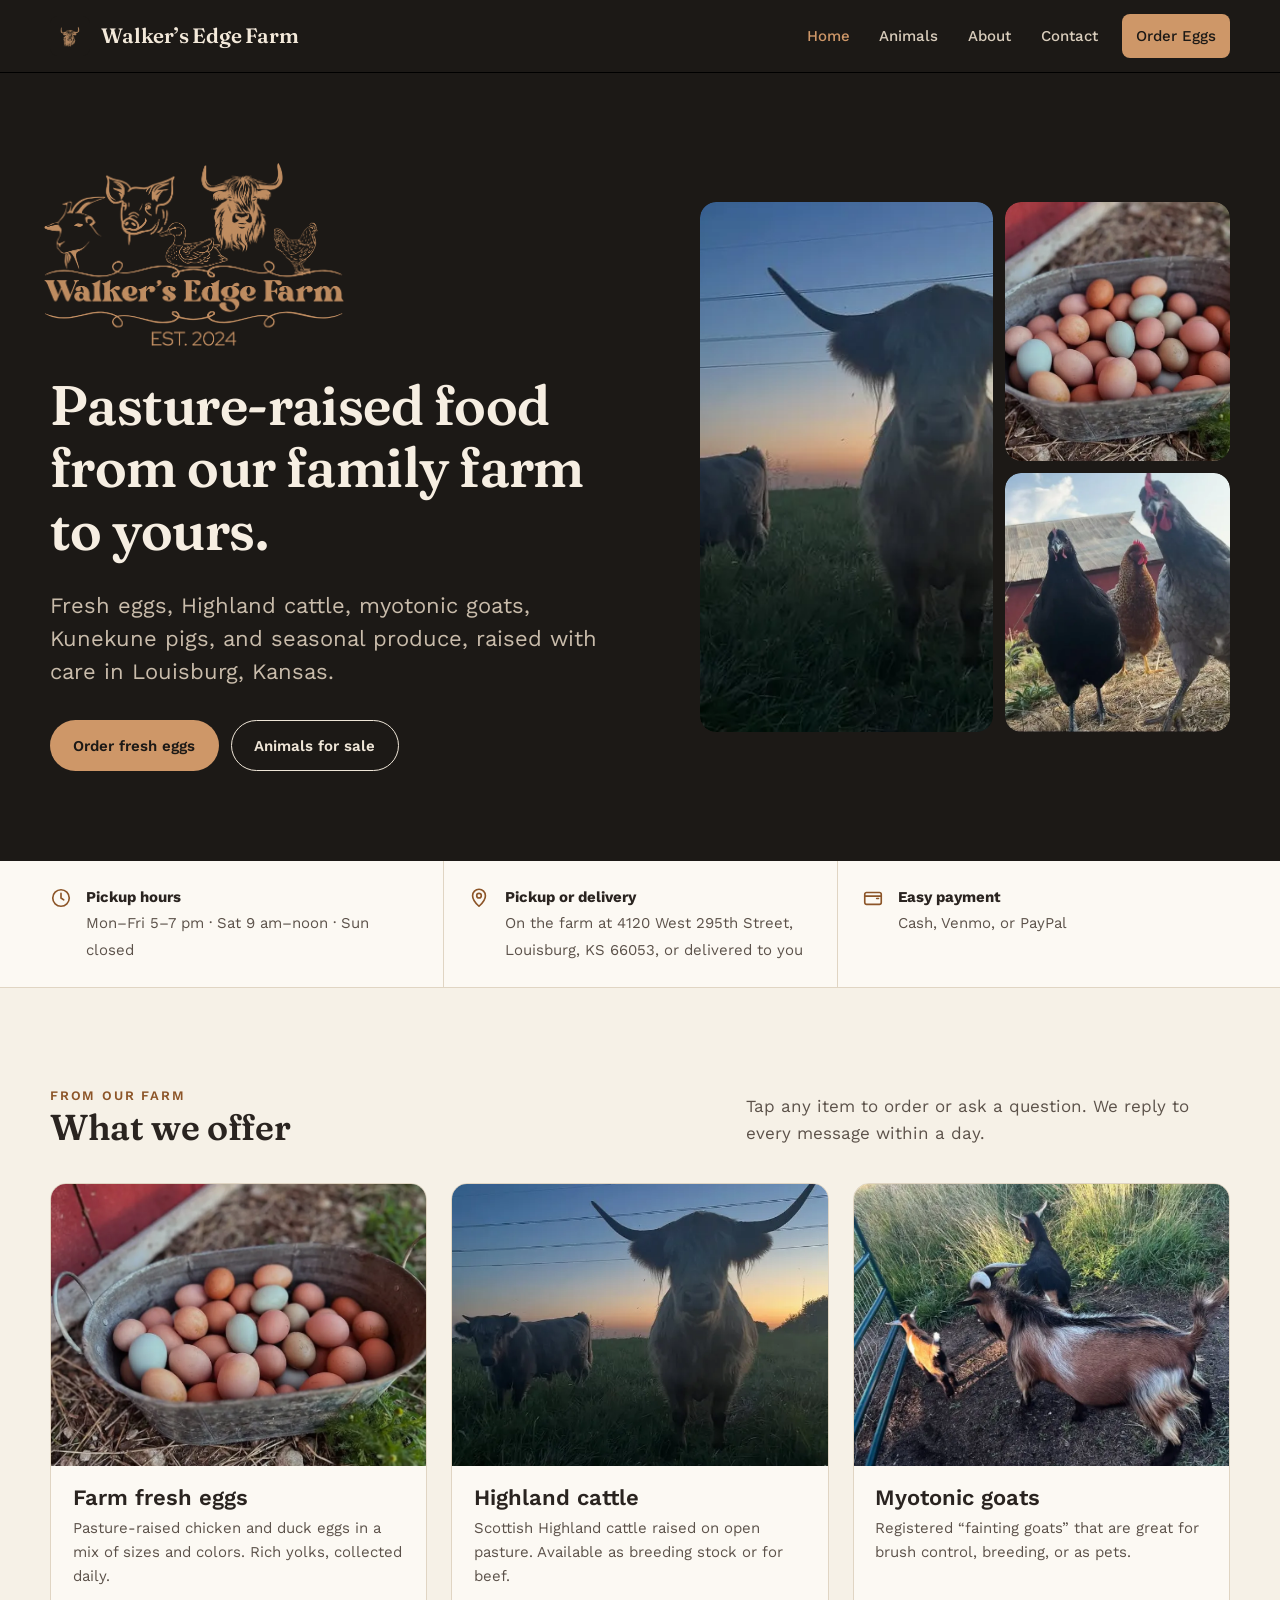
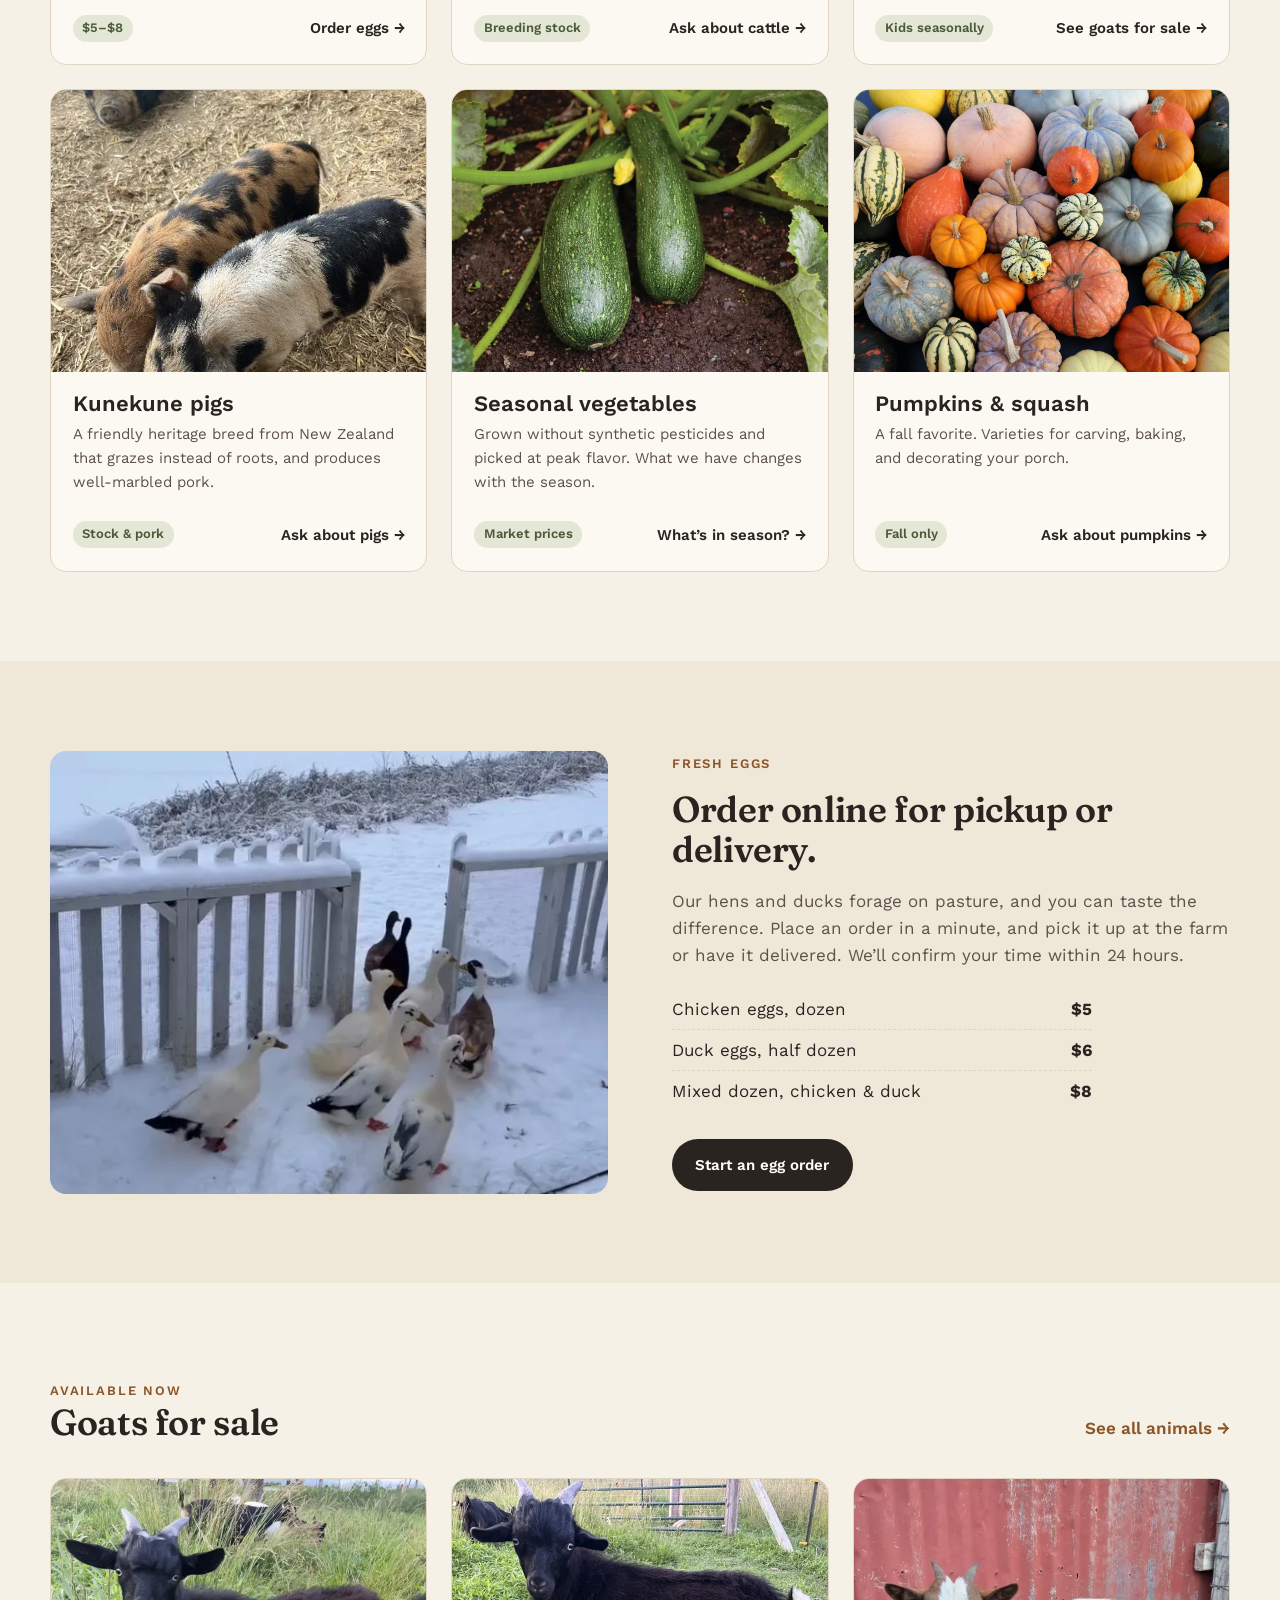
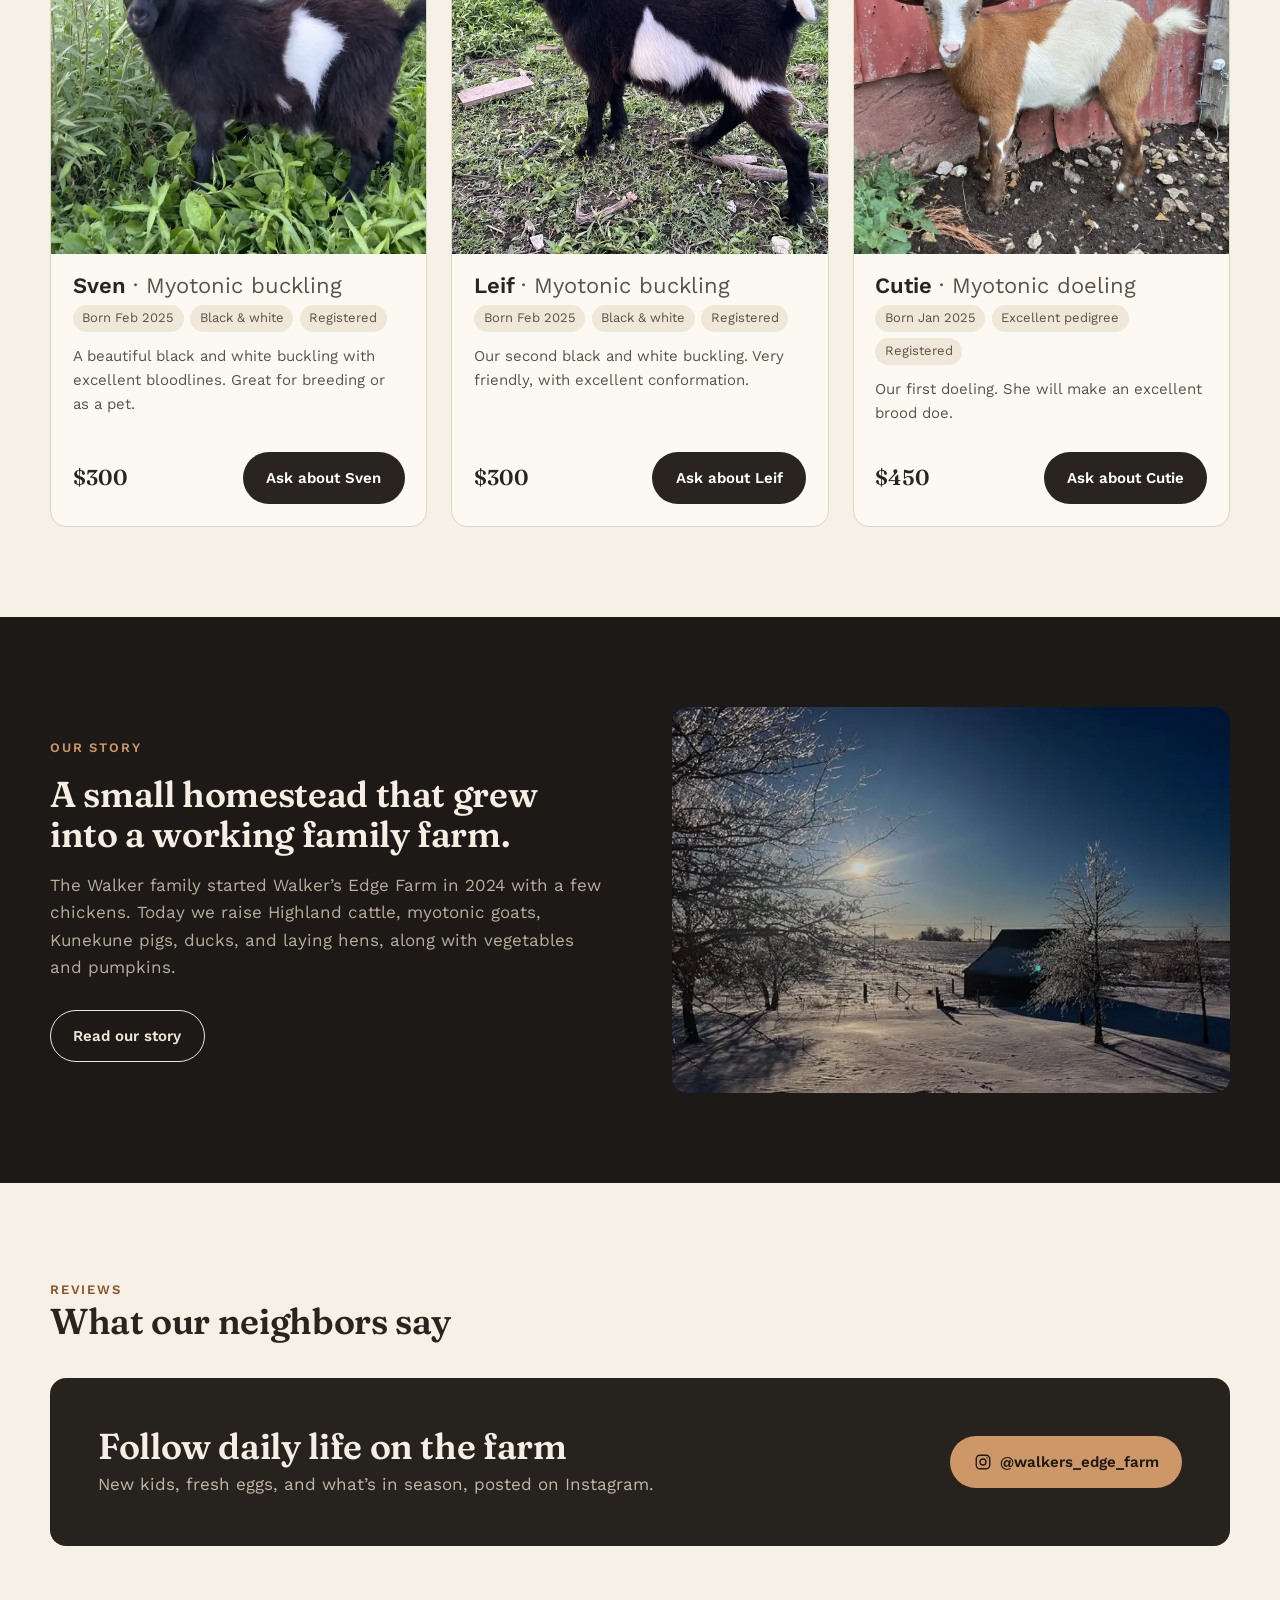
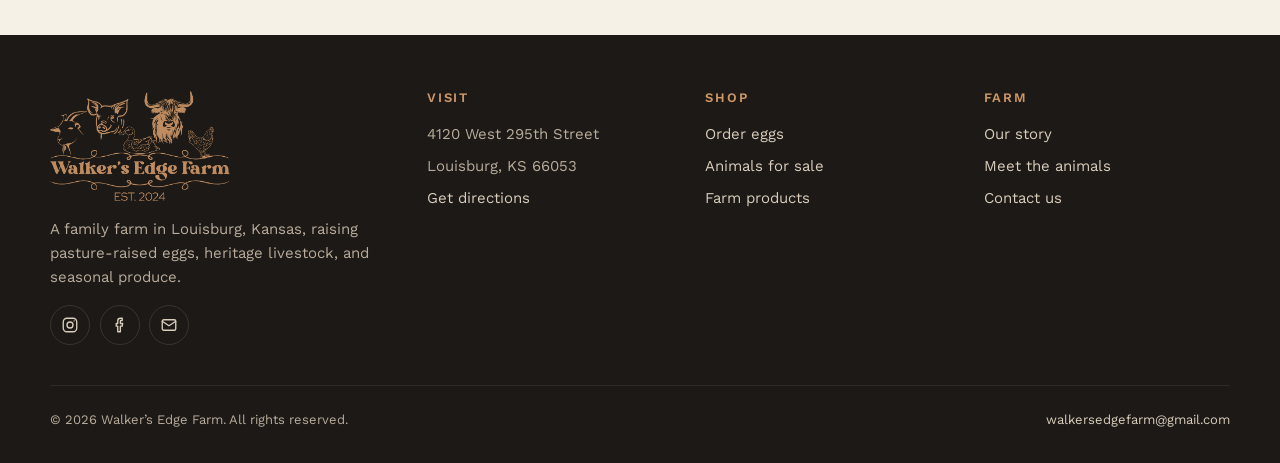
==== commit 25e2a57b: "Close Sundays for pickup; offer delivery alongside farm pickup" ====
--- a/index.html
+++ b/index.html
@@ -18,7 +18,7 @@
 <link rel="preconnect" href="https://fonts.gstatic.com" crossorigin>
 <link href="https://fonts.googleapis.com/css2?family=Fraunces:opsz,wght,SOFT@9..144,500..700,50&family=Work+Sans:wght@400;500;600&display=swap" rel="stylesheet">
 <link rel="stylesheet" href="css/styles.css">
-<script type="application/ld+json">{"@context": "https://schema.org", "@type": "LocalBusiness", "name": "Walker's Edge Farm", "image": "https://walkersedgefarm.com/img/logo.png", "url": "https://walkersedgefarm.com", "email": "walkersedgefarm@gmail.com", "foundingDate": "2024", "address": {"@type": "PostalAddress", "streetAddress": "4120 West 295th Street", "addressLocality": "Louisburg", "addressRegion": "KS", "postalCode": "66053", "addressCountry": "US"}, "sameAs": ["https://www.instagram.com/walkers_edge_farm", "https://www.facebook.com/people/Walkers-Edge-Farm/61564915550157/"], "openingHoursSpecification": [{"@type": "OpeningHoursSpecification", "dayOfWeek": ["Monday", "Tuesday", "Wednesday", "Thursday", "Friday"], "opens": "17:00", "closes": "19:00"}, {"@type": "OpeningHoursSpecification", "dayOfWeek": ["Saturday", "Sunday"], "opens": "09:00", "closes": "12:00"}]}</script>
+<script type="application/ld+json">{"@context": "https://schema.org", "@type": "LocalBusiness", "name": "Walker's Edge Farm", "image": "https://walkersedgefarm.com/img/logo.png", "url": "https://walkersedgefarm.com", "email": "walkersedgefarm@gmail.com", "foundingDate": "2024", "address": {"@type": "PostalAddress", "streetAddress": "4120 West 295th Street", "addressLocality": "Louisburg", "addressRegion": "KS", "postalCode": "66053", "addressCountry": "US"}, "sameAs": ["https://www.instagram.com/walkers_edge_farm", "https://www.facebook.com/people/Walkers-Edge-Farm/61564915550157/"], "openingHoursSpecification": [{"@type": "OpeningHoursSpecification", "dayOfWeek": ["Monday", "Tuesday", "Wednesday", "Thursday", "Friday"], "opens": "17:00", "closes": "19:00"}, {"@type": "OpeningHoursSpecification", "dayOfWeek": ["Saturday"], "opens": "09:00", "closes": "12:00"}]}</script>
 </head>
 <body>
 <a class="skip" href="#main">Skip to content</a>
@@ -45,11 +45,11 @@
     </div>
   </div>
 </section>
-<section class="facts" aria-label="Pickup details">
+<section class="facts" aria-label="Pickup and delivery details">
   <div class="wrap">
-    <div class="fact"><svg width="22" height="22" viewBox="0 0 24 24" fill="none" stroke="currentColor" stroke-width="1.8" stroke-linecap="round" stroke-linejoin="round" aria-hidden="true"><circle cx="12" cy="12" r="9"/><path d="M12 7v5l3 2"/></svg><div><strong>Egg pickup hours</strong><span>Mon&ndash;Fri 5&ndash;7 pm &middot; Sat&ndash;Sun 9 am&ndash;noon</span></div></div>
-    <div class="fact"><svg width="22" height="22" viewBox="0 0 24 24" fill="none" stroke="currentColor" stroke-width="1.8" stroke-linecap="round" stroke-linejoin="round" aria-hidden="true"><path d="M12 21s-7-6.2-7-11.5A7 7 0 0 1 19 9.5C19 14.8 12 21 12 21z"/><circle cx="12" cy="9.5" r="2.5"/></svg><div><strong>On the farm</strong><span>4120 West 295th Street, Louisburg, KS 66053</span></div></div>
-    <div class="fact"><svg width="22" height="22" viewBox="0 0 24 24" fill="none" stroke="currentColor" stroke-width="1.8" stroke-linecap="round" stroke-linejoin="round" aria-hidden="true"><rect x="3" y="6" width="18" height="13" rx="2"/><path d="M16 12.5h2M3 10h18"/></svg><div><strong>Easy payment</strong><span>Cash, Venmo, or PayPal at pickup</span></div></div>
+    <div class="fact"><svg width="22" height="22" viewBox="0 0 24 24" fill="none" stroke="currentColor" stroke-width="1.8" stroke-linecap="round" stroke-linejoin="round" aria-hidden="true"><circle cx="12" cy="12" r="9"/><path d="M12 7v5l3 2"/></svg><div><strong>Pickup hours</strong><span>Mon&ndash;Fri 5&ndash;7 pm &middot; Sat 9 am&ndash;noon &middot; Sun closed</span></div></div>
+    <div class="fact"><svg width="22" height="22" viewBox="0 0 24 24" fill="none" stroke="currentColor" stroke-width="1.8" stroke-linecap="round" stroke-linejoin="round" aria-hidden="true"><path d="M12 21s-7-6.2-7-11.5A7 7 0 0 1 19 9.5C19 14.8 12 21 12 21z"/><circle cx="12" cy="9.5" r="2.5"/></svg><div><strong>Pickup or delivery</strong><span>On the farm at 4120 West 295th Street, Louisburg, KS 66053, or delivered to you</span></div></div>
+    <div class="fact"><svg width="22" height="22" viewBox="0 0 24 24" fill="none" stroke="currentColor" stroke-width="1.8" stroke-linecap="round" stroke-linejoin="round" aria-hidden="true"><rect x="3" y="6" width="18" height="13" rx="2"/><path d="M16 12.5h2M3 10h18"/></svg><div><strong>Easy payment</strong><span>Cash, Venmo, or PayPal</span></div></div>
   </div>
 </section>
 <section class="section" id="products">
@@ -92,8 +92,8 @@
     <div><picture><source srcset="img/ducks.webp" type="image/webp"><img src="img/ducks.jpg" alt="Our ducks walking through fresh snow" width="631" height="501" loading="lazy" decoding="async"></picture></div>
     <div>
       <p class="eyebrow">Fresh eggs</p>
-      <h2>Order online, pick up at the farm.</h2>
-      <p class="muted">Our hens and ducks forage on pasture, and you can taste the difference. Place an order in a minute, and we&rsquo;ll confirm your pickup time within 24 hours.</p>
+      <h2>Order online for pickup or delivery.</h2>
+      <p class="muted">Our hens and ducks forage on pasture, and you can taste the difference. Place an order in a minute, and pick it up at the farm or have it delivered. We&rsquo;ll confirm your time within 24 hours.</p>
       <ul class="price-list" style="margin:1.25rem 0 1.75rem;max-width:420px">
         <li><span>Chicken eggs, dozen</span><b>$5</b></li>
         <li><span>Duck eggs, half dozen</span><b>$6</b></li>
